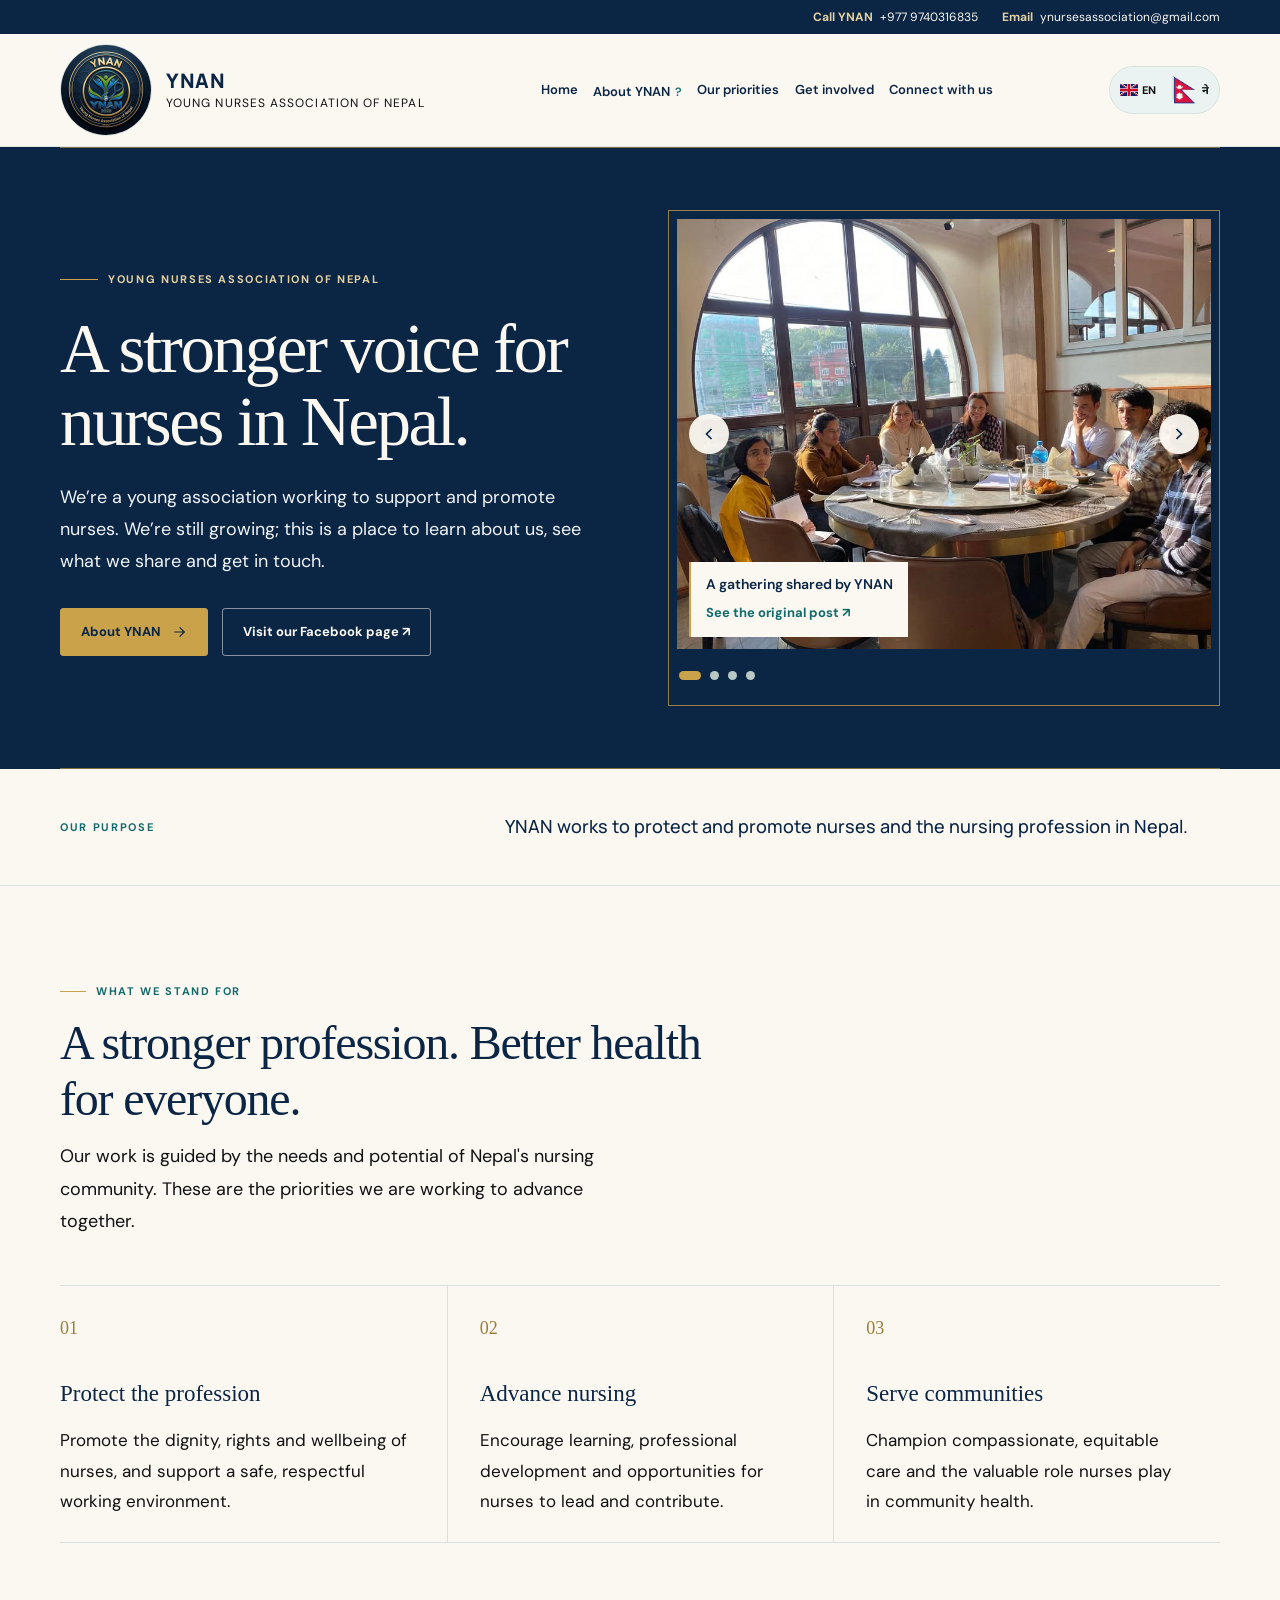
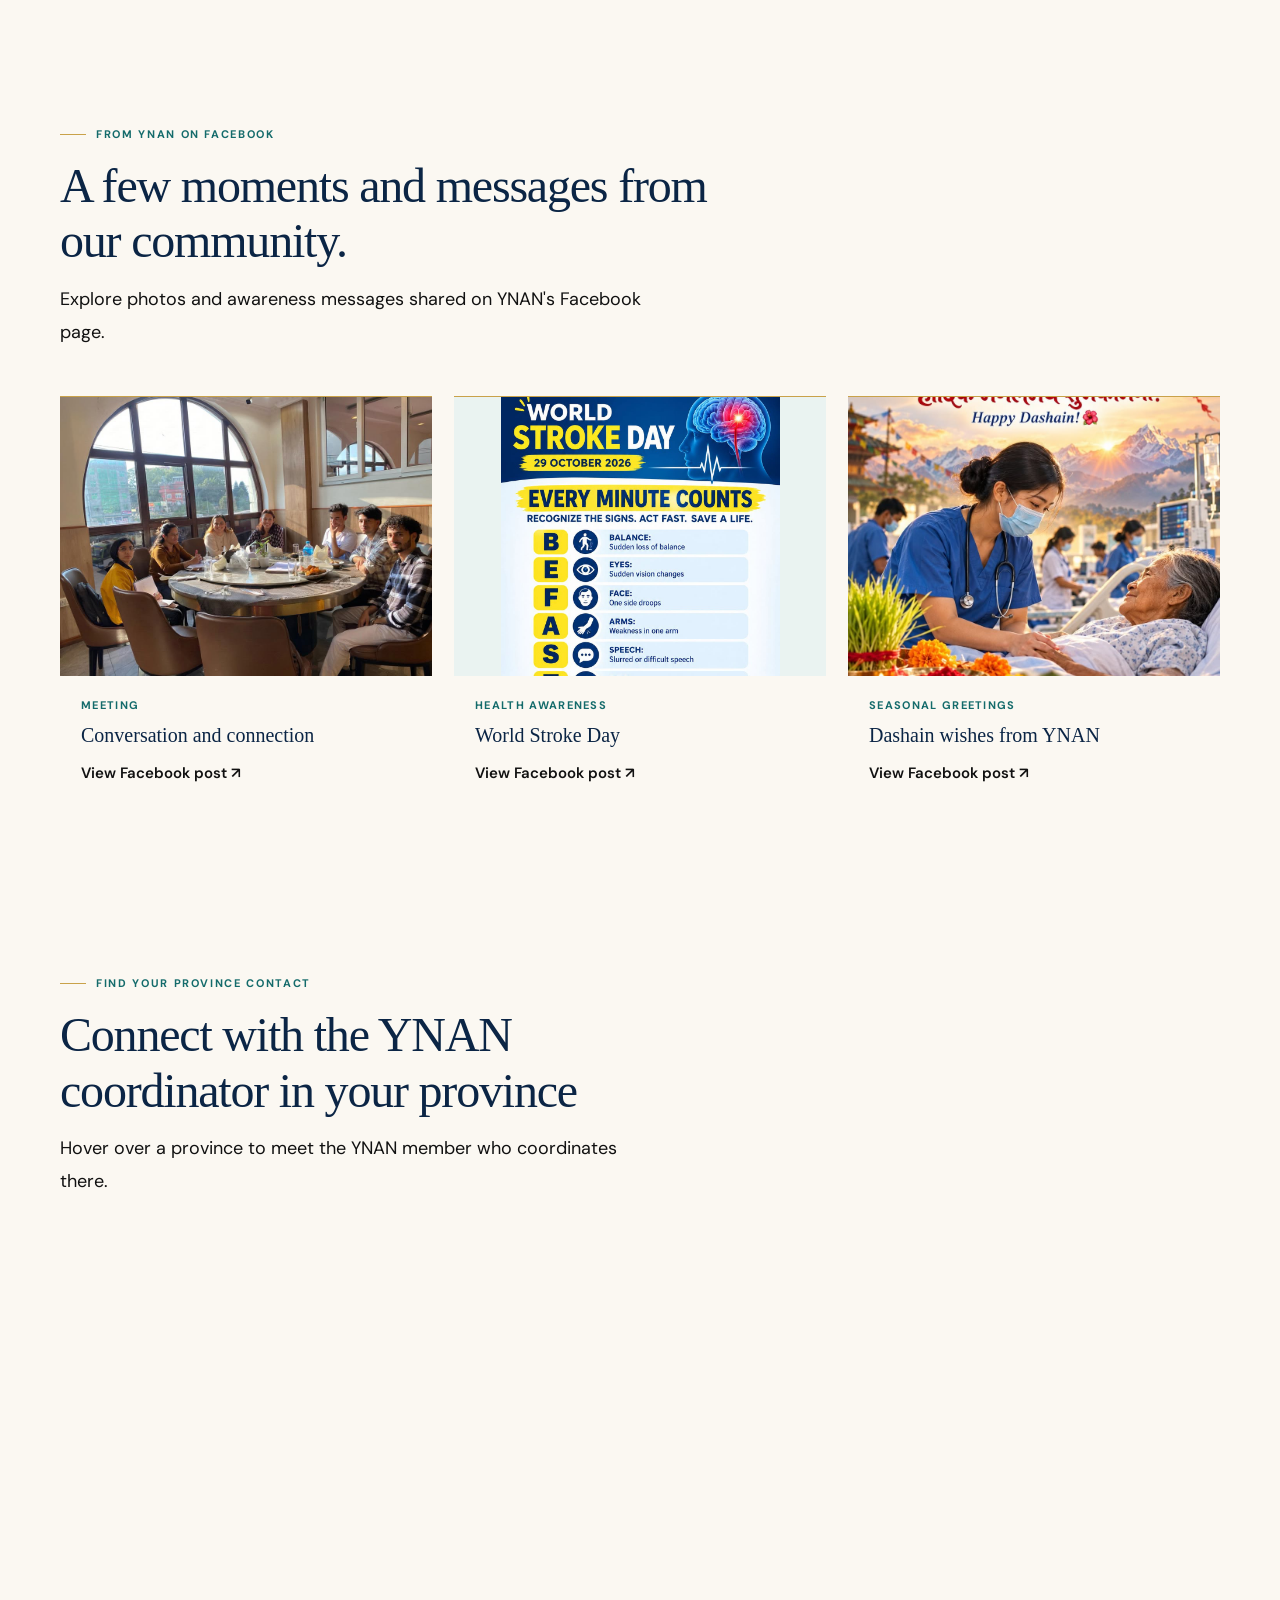
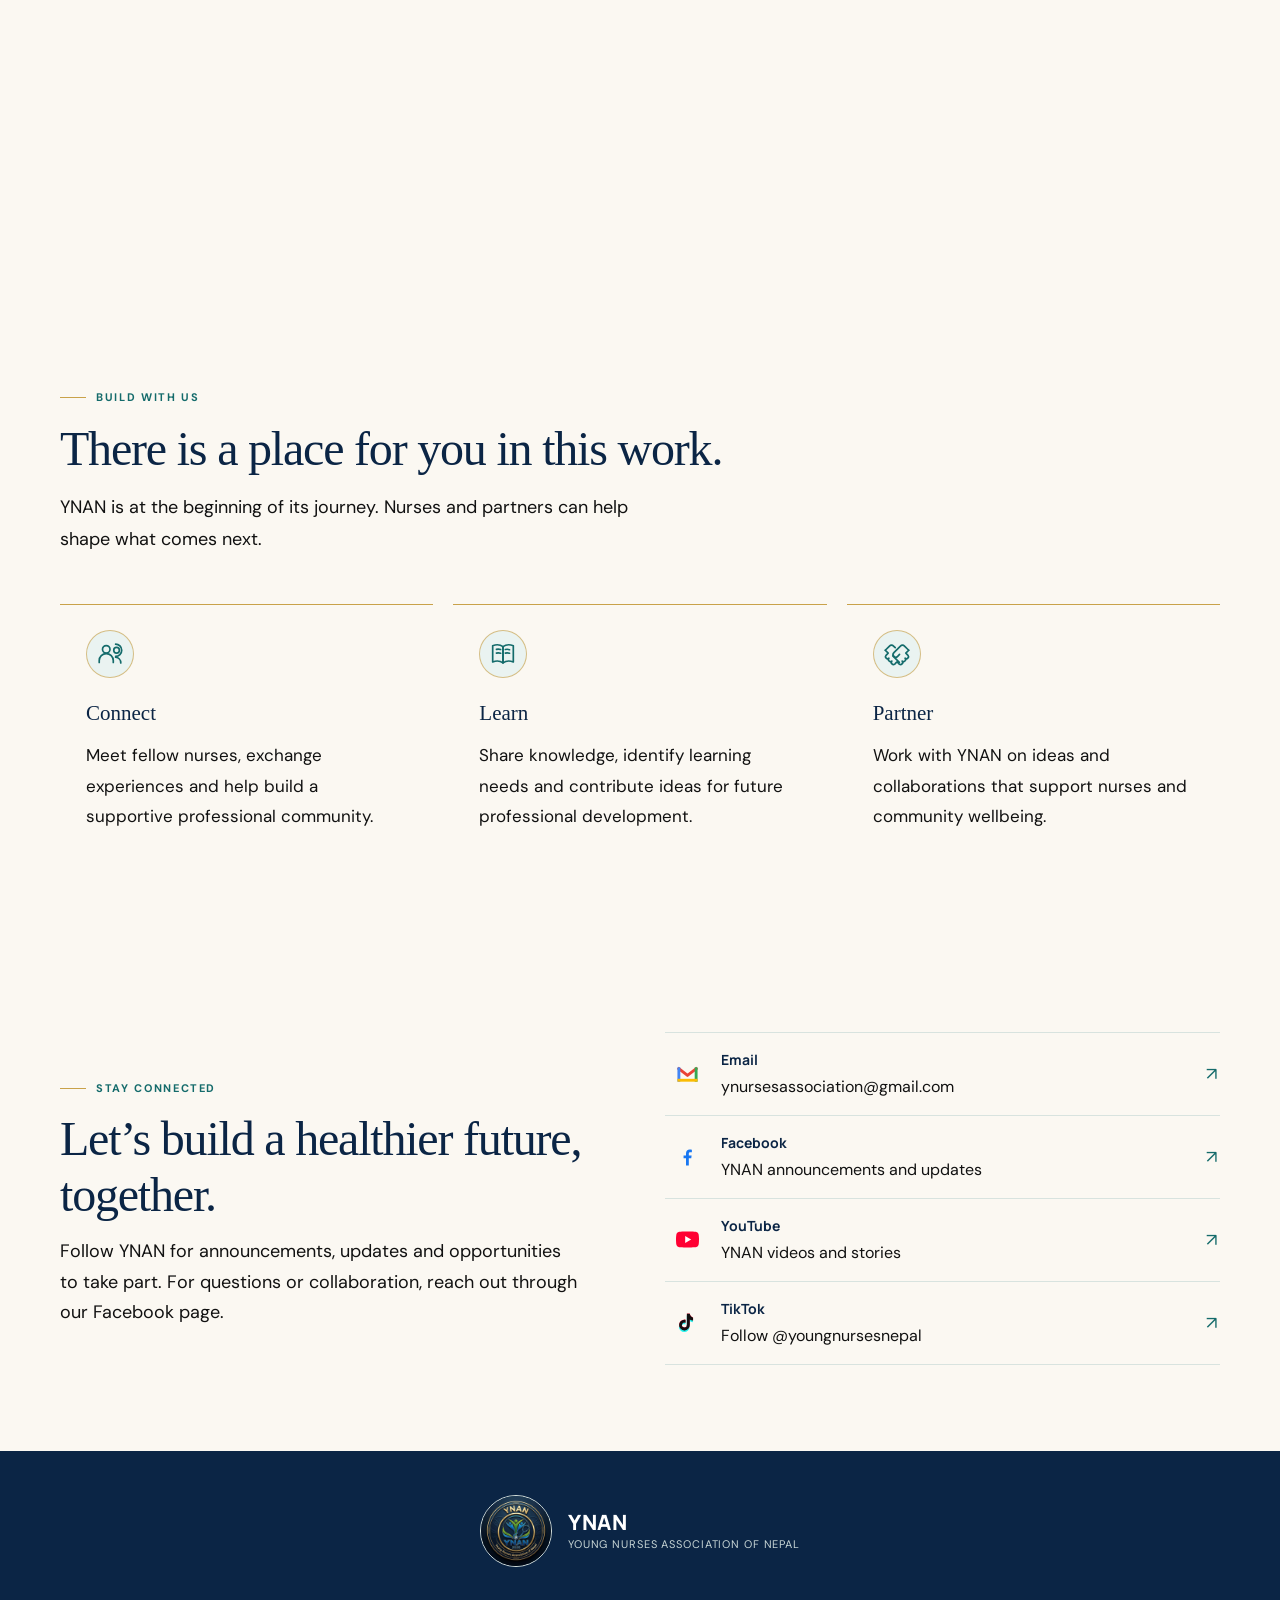
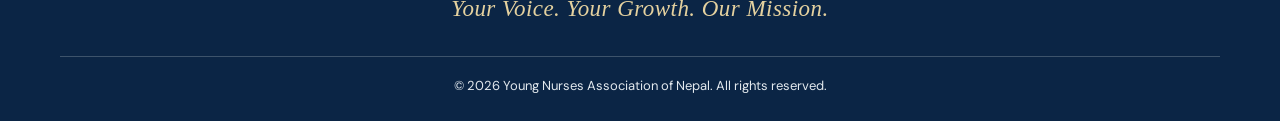
==== index.html @ 1fab17ee "map" ====
﻿<!doctype html>
<html lang="en">
<head>
  <meta charset="utf-8">
  <meta name="viewport" content="width=device-width, initial-scale=1">
  <meta name="theme-color" content="#0B2545">
  <link rel="icon" type="image/png" sizes="16x16" href="favicon-16x16.png">
  <link rel="icon" type="image/png" sizes="32x32" href="favicon-32x32.png">
  <link rel="shortcut icon" href="favicon.ico">
  <link rel="apple-touch-icon" sizes="180x180" href="apple-touch-icon.png">
  <link rel="manifest" href="site.webmanifest">
  <meta name="description" content="Young Nurses Association of Nepal (YNAN) is a registered nonprofit dedicated to protecting, promoting and strengthening nurses in Nepal.">
  <title>YNAN | Young Nurses Association of Nepal</title>
  <link rel="preconnect" href="https://fonts.googleapis.com">
  <link rel="preconnect" href="https://fonts.gstatic.com" crossorigin>
  <link href="https://fonts.googleapis.com/css2?family=DM+Sans:wght@400;500;600;700&family=Manrope:wght@400;500;600;700;800&family=Noto+Sans+Devanagari:wght@400;500;600;700;800&display=swap" rel="stylesheet">
  <link rel="stylesheet" href="assets/css/site.css">
</head>
<body>
  <header class="site-header">
    <div class="header-contact">
      <div class="container header-contact-inner">
        <a href="tel:+9779740316835" aria-label="Call YNAN: +977 9740316835" data-i18n="header_phone_aria" data-i18n-attribute="aria-label">
          <span data-i18n="phone_channel_label">Call YNAN</span><span>+977 9740316835</span>
        </a>
        <a href="mailto:ynursesassociation@gmail.com" aria-label="Email YNAN: ynursesassociation@gmail.com" data-i18n="header_email_aria" data-i18n-attribute="aria-label">
          <span data-i18n="email_channel_label">Email</span><span>ynursesassociation@gmail.com</span>
        </a>
      </div>
    </div>
    <div class="container header-inner">
      <a class="brand" href="#home" aria-label="YNAN home">
        <img class="brand-mark" src="assets/ynan-logo.jpg" alt="" width="42" height="42">
        <span><span class="brand-name">YNAN</span><span class="brand-full" data-i18n="brand_full">Young Nurses Association of Nepal</span></span>
      </a>
      <nav class="nav" id="main-nav" aria-label="Main navigation" data-i18n="nav_label" data-i18n-attribute="aria-label">
        <a href="#home" data-i18n="nav_home">Home</a>
        <div class="nav-about-group">
          <a href="about.html" data-i18n="nav_about">About YNAN</a>
          <div class="nav-about-menu">
            <a href="about.html#about-overview" data-i18n="about_menu_overview">Overview</a>
            <a href="about.html#vision" data-i18n="about_page_vision_label">Our vision</a>
            <a href="about.html#mission" data-i18n="about_page_mission_label">Our mission</a>
            <a href="about.html#objectives" data-i18n="about_page_objectives_label">Our objectives</a>
            <a href="about.html#activities" data-i18n="about_page_activities_label">Our activities</a>
            <a href="about.html#why-join" data-i18n="about_page_join_label">Why join YNAN?</a>
          </div>
        </div>
        <a href="#priorities" data-i18n="nav_priorities">Our priorities</a>
        <a href="#pathways" data-i18n="nav_pathways">Get involved</a>
        <a href="#contact" data-i18n="nav_contact">Connect with us</a>
      </nav>
      <div class="header-actions">
        <button class="language-button" id="language-toggle" type="button" aria-label="Switch to Nepali">
          <span class="language-option" data-language-option="en">
            <svg class="language-flag" viewBox="0 0 60 40" aria-hidden="true">
              <path fill="#012169" d="M0 0h60v40H0z"/>
              <path fill="#fff" d="m0 0 60 40v-6L9 0zm60 0L0 40v-6L51 0z"/>
              <path fill="#C8102E" d="m0 0 60 40v-3L5 0zm60 0L0 40v-3L55 0z"/>
              <path fill="#fff" d="M24 0h12v40H24zM0 14h60v12H0z"/>
              <path fill="#C8102E" d="M26 0h8v40h-8zM0 16h60v8H0z"/>
            </svg>
            <span>EN</span>
          </span>
          <span class="language-option" data-language-option="ne">
            <img class="language-flag language-flag-nepal" src="assets/images/nepal-flag.png" alt="">
            <span>ने</span>
          </span>
        </button>
        <button class="menu-button" id="menu-toggle" type="button" aria-label="Open navigation" aria-expanded="false" aria-controls="main-nav">
          <svg viewBox="0 0 24 24" fill="none" stroke="currentColor" stroke-width="1.7" aria-hidden="true"><path d="M4 7h16M4 12h16M4 17h16"/></svg>
        </button>
      </div>
    </div>
  </header>

  <main>
    <section class="hero" id="home">
      <div class="container hero-grid">
        <div>
          <span class="eyebrow" data-i18n="hero_eyebrow">Young Nurses Association of Nepal</span>
          <h1 data-i18n="hero_title">A stronger voice for nurses in Nepal.</h1>
          <p class="hero-copy" data-i18n="hero_copy">We’re a young association working to support and promote nurses. We’re still growing; this is a place to learn about us, see what we share and get in touch.</p>
          <div class="button-row">
            <a class="button button-primary" href="about.html"><span data-i18n="hero_primary">About YNAN</span><svg viewBox="0 0 24 24" fill="none" stroke="currentColor" stroke-width="1.8" aria-hidden="true"><path d="M5 12h14M13 5l7 7-7 7"/></svg></a>
            <a class="button button-secondary" href="https://www.facebook.com/YNAN2083" target="_blank" rel="noopener noreferrer" data-i18n="hero_secondary">Visit our Facebook page ↗</a>
          </div>
        </div>
        <figure class="hero-art" data-reveal>
          <div class="hero-carousel" id="hero-carousel" role="region" aria-roledescription="carousel" aria-label="YNAN photos from Facebook" data-i18n="carousel_label" data-i18n-attribute="aria-label">
            <div class="carousel-stage">
              <div class="hero-slide is-active" role="group" aria-roledescription="slide" aria-label="Photo 1 of 4: YNAN gathering" data-i18n="slide1_label" data-i18n-attribute="aria-label">
                <img class="hero-image" src="assets/images/ynan-community.jpg" alt="A group of people sitting together around a table" data-i18n="slide1_alt" data-i18n-attribute="alt" fetchpriority="high">
                <div class="image-caption"><span class="caption-kicker" data-i18n="slide1_caption">A gathering shared by YNAN</span><a href="https://www.facebook.com/photo/?fbid=122121239205476724&amp;set=a.122095317555476724" target="_blank" rel="noopener noreferrer" data-i18n="caption_link">See the original post ↗</a></div>
              </div>
              <div class="hero-slide" role="group" aria-roledescription="slide" aria-label="Photo 2 of 4: World Stroke Day" data-i18n="slide2_label" data-i18n-attribute="aria-label" aria-hidden="true" inert>
                <img class="hero-image hero-image-poster" src="assets/images/world-stroke-day.jpg" alt="YNAN World Stroke Day awareness poster" data-i18n="slide2_alt" data-i18n-attribute="alt" loading="lazy">
                <div class="image-caption"><span class="caption-kicker" data-i18n="slide2_caption">World Stroke Day awareness from YNAN</span><a href="https://www.facebook.com/photo/?fbid=122125655223476724" target="_blank" rel="noopener noreferrer" data-i18n="caption_link">See the original post ↗</a></div>
              </div>
              <div class="hero-slide" role="group" aria-roledescription="slide" aria-label="Photo 3 of 4: Dashain greeting" data-i18n="slide3_label" data-i18n-attribute="aria-label" aria-hidden="true" inert>
                <img class="hero-image" src="assets/images/ynan-dashain.jpg" alt="YNAN Dashain greeting featuring a nurse caring for a patient" data-i18n="slide3_alt" data-i18n-attribute="alt" loading="lazy">
                <div class="image-caption"><span class="caption-kicker" data-i18n="slide3_caption">Dashain wishes shared by YNAN</span><a href="https://www.facebook.com/photo/?fbid=122123470425476724" target="_blank" rel="noopener noreferrer" data-i18n="caption_link">See the original post ↗</a></div>
              </div>
              <div class="hero-slide" role="group" aria-roledescription="slide" aria-label="Photo 4 of 4: nursing message" data-i18n="slide4_label" data-i18n-attribute="aria-label" aria-hidden="true" inert>
                <img class="hero-image" src="assets/images/ynan-facebook-event.jpg" alt="YNAN Facebook post featuring male nurses and a message about equal opportunity" data-i18n="slide4_alt" data-i18n-attribute="alt" loading="lazy">
                <div class="image-caption"><span class="caption-kicker" data-i18n="slide4_caption">A nursing message shared by YNAN</span><a href="https://www.facebook.com/photo/?fbid=1449864420593584&amp;set=a.507367808176588" target="_blank" rel="noopener noreferrer" data-i18n="caption_link">See the original post ↗</a></div>
              </div>
              <button class="carousel-arrow carousel-previous" type="button" aria-label="Previous photo" data-i18n="carousel_previous" data-i18n-attribute="aria-label">
                <svg viewBox="0 0 24 24" fill="none" stroke="currentColor" stroke-width="2" aria-hidden="true"><path d="m15 18-6-6 6-6"/></svg>
              </button>
              <button class="carousel-arrow carousel-next" type="button" aria-label="Next photo" data-i18n="carousel_next" data-i18n-attribute="aria-label">
                <svg viewBox="0 0 24 24" fill="none" stroke="currentColor" stroke-width="2" aria-hidden="true"><path d="m9 18 6-6-6-6"/></svg>
              </button>
            </div>
            <div class="carousel-controls">
              <div class="carousel-dots" aria-label="Choose a photo" data-i18n="carousel_choose" data-i18n-attribute="aria-label">
                <button class="carousel-dot is-active" type="button" aria-label="Show photo 1: gathering" aria-current="true" data-i18n="slide1_button" data-i18n-attribute="aria-label"></button>
                <button class="carousel-dot" type="button" aria-label="Show photo 2: World Stroke Day" aria-current="false" data-i18n="slide2_button" data-i18n-attribute="aria-label"></button>
                <button class="carousel-dot" type="button" aria-label="Show photo 3: Dashain greeting" aria-current="false" data-i18n="slide3_button" data-i18n-attribute="aria-label"></button>
                <button class="carousel-dot" type="button" aria-label="Show photo 4: nursing message" aria-current="false" data-i18n="slide4_button" data-i18n-attribute="aria-label"></button>
              </div>
            </div>
          </div>
        </figure>
      </div>
    </section>

    <section class="intro-band" aria-label="Our purpose">
      <div class="container intro-inner">
        <span class="intro-label" data-i18n="intro_label">Our purpose</span>
        <p data-i18n="intro_text">YNAN works to protect and promote nurses and the nursing profession in Nepal.</p>
      </div>
    </section>

    <section class="section" id="priorities">
      <div class="container">
        <div class="section-heading" data-reveal>
          <span class="eyebrow" data-i18n="focus_eyebrow">What we stand for</span>
          <h2 data-i18n="focus_title">A stronger profession. Better health for everyone.</h2>
          <p data-i18n="focus_intro">Our work is guided by the needs and potential of Nepal's nursing community. These are the priorities we are working to advance together.</p>
        </div>
        <div class="focus-grid">
          <article class="focus-card" data-reveal>
            <span class="focus-number">01</span>
            <h3 data-i18n="focus1_title">Protect the profession</h3>
            <p data-i18n="focus1_text">Promote the dignity, rights and wellbeing of nurses, and support a safe, respectful working environment.</p>
          </article>
          <article class="focus-card" data-reveal>
            <span class="focus-number">02</span>
            <h3 data-i18n="focus2_title">Advance nursing</h3>
            <p data-i18n="focus2_text">Encourage learning, professional development and opportunities for nurses to lead and contribute.</p>
          </article>
          <article class="focus-card" data-reveal>
            <span class="focus-number">03</span>
            <h3 data-i18n="focus3_title">Serve communities</h3>
            <p data-i18n="focus3_text">Champion compassionate, equitable care and the valuable role nurses play in community health.</p>
          </article>
        </div>
      </div>
    </section>

    <section class="section stories-section" id="stories">
      <div class="container">
        <div class="section-heading" data-reveal>
          <span class="eyebrow" data-i18n="stories_eyebrow">From YNAN on Facebook</span>
          <h2 data-i18n="stories_title">A few moments and messages from our community.</h2>
          <p data-i18n="stories_intro">Explore photos and awareness messages shared on YNAN's Facebook page.</p>
        </div>
        <div class="stories-grid">
          <a class="story-card" data-reveal href="https://www.facebook.com/photo/?fbid=122121239205476724&amp;set=a.122095317555476724" target="_blank" rel="noopener noreferrer">
            <img class="story-image" src="assets/images/ynan-community.jpg" alt="A group of people seated together around a table" data-i18n="story1_alt" data-i18n-attribute="alt" loading="lazy">
            <span class="story-copy">
              <span class="story-category" data-i18n="story1_category">Meeting</span>
              <strong data-i18n="story1_title">Conversation and connection</strong>
              <span class="story-link" data-i18n="story_view">View Facebook post ↗</span>
            </span>
          </a>
          <a class="story-card" data-reveal href="https://www.facebook.com/photo/?fbid=122125655223476724" target="_blank" rel="noopener noreferrer">
            <img class="story-image story-image-poster" src="assets/images/world-stroke-day.jpg" alt="YNAN World Stroke Day awareness poster" data-i18n="story2_alt" data-i18n-attribute="alt" loading="lazy">
            <span class="story-copy">
              <span class="story-category" data-i18n="story2_category">Health awareness</span>
              <strong data-i18n="story2_title">World Stroke Day</strong>
              <span class="story-link" data-i18n="story_view">View Facebook post ↗</span>
            </span>
          </a>
          <a class="story-card" data-reveal href="https://www.facebook.com/photo/?fbid=122123470425476724" target="_blank" rel="noopener noreferrer">
            <img class="story-image" src="assets/images/ynan-dashain.jpg" alt="YNAN Dashain greeting featuring a nurse caring for a patient" data-i18n="story3_alt" data-i18n-attribute="alt" loading="lazy">
            <span class="story-copy">
              <span class="story-category" data-i18n="story3_category">Seasonal greetings</span>
              <strong data-i18n="story3_title">Dashain wishes from YNAN</strong>
              <span class="story-link" data-i18n="story_view">View Facebook post ↗</span>
            </span>
          </a>
        </div>
      </div>
    </section>

    <section class="province-contact-section" id="province-contact">
      <div class="container">
        <div class="section-heading province-contact-heading" data-reveal>
          <span class="eyebrow" data-i18n="province_contact_eyebrow">Find your province contact</span>
          <h2 data-i18n="province_contact_title">Connect with the YNAN coordinator in your province</h2>
          <p data-i18n="province_contact_intro">Hover over a province to meet the YNAN member who coordinates there.</p>
        </div>
        <div class="province-map-shell" data-reveal>
          <svg class="province-map-svg" id="province-map" viewBox="0 0 700 820" preserveAspectRatio="xMidYMid meet" role="img" aria-labelledby="province-map-title province-map-desc">
            <title id="province-map-title">Map of Nepal showing the seven provinces</title>
            <desc id="province-map-desc">An interactive map of Nepal with YNAN provincial contacts.</desc>
            <g id="province-paths"></g>
          </svg>
        </div>
      </div>
    </section>

    <section class="section pathway-section" id="pathways">
      <div class="container">
        <div class="section-heading" data-reveal>
          <span class="eyebrow" data-i18n="path_eyebrow">Build with us</span>
          <h2 data-i18n="path_title">There is a place for you in this work.</h2>
          <p data-i18n="path_intro">YNAN is at the beginning of its journey. Nurses and partners can help shape what comes next.</p>
        </div>
        <div class="pathway-grid">
          <article class="pathway-card" data-reveal>
            <span class="pathway-icon" aria-hidden="true"><svg viewBox="0 0 32 32" fill="none" stroke="currentColor" stroke-width="1.8" stroke-linecap="round" stroke-linejoin="round"><circle cx="12" cy="11" r="4"/><path d="M4.5 25v-2a7.5 7.5 0 0 1 15 0v2"/><circle cx="23" cy="12" r="3"/><path d="M22 19.5a6 6 0 0 1 5.5 6M22 5.5a4 4 0 0 1 0 13"/></svg></span>
            <h3 data-i18n="path1_title">Connect</h3>
            <p data-i18n="path1_text">Meet fellow nurses, exchange experiences and help build a supportive professional community.</p>
          </article>
          <article class="pathway-card" data-reveal>
            <span class="pathway-icon" aria-hidden="true"><svg viewBox="0 0 32 32" fill="none" stroke="currentColor" stroke-width="1.8" stroke-linecap="round" stroke-linejoin="round"><path d="M16 25.5c-2.8-2.1-7.5-2.4-11-1V7.2c3.5-1.4 8.2-1.1 11 1v17.3Z"/><path d="M16 25.5c2.8-2.1 7.5-2.4 11-1V7.2c-3.5-1.4-8.2-1.1-11 1v17.3Z"/><path d="M9 11c1.6-.4 3.1-.3 4.5.2M9 15c1.6-.4 3.1-.3 4.5.2m5-4c1.6-.4 3.1-.3 4.5.2m-4.5 3.6c1.6-.4 3.1-.3 4.5.2"/></svg></span>
            <h3 data-i18n="path2_title">Learn</h3>
            <p data-i18n="path2_text">Share knowledge, identify learning needs and contribute ideas for future professional development.</p>
          </article>
          <article class="pathway-card" data-reveal>
            <span class="pathway-icon" aria-hidden="true"><svg viewBox="0 0 32 32" fill="none" stroke="currentColor" stroke-width="1.8" stroke-linecap="round" stroke-linejoin="round"><path d="m3.5 12 4.2-4.2a3.5 3.5 0 0 1 4.9 0l1.5 1.5"/><path d="m28.5 12-4.2-4.2a3.5 3.5 0 0 0-4.9 0l-6.7 6.7a2.8 2.8 0 0 0 4 4l2-2"/><path d="m3.5 12 3.1 3.1-2.3 2.3a2.2 2.2 0 0 0 3.1 3.1 2.2 2.2 0 0 0 3.1 3.1 2.2 2.2 0 0 0 3.1 3.1l2-2"/><path d="m28.5 12-3.1 3.1 2.3 2.3a2.2 2.2 0 0 1-3.1 3.1 2.2 2.2 0 0 1-3.1 3.1 2.2 2.2 0 0 1-3.1 3.1l-2-2M11.5 18l7 7"/></svg></span>
            <h3 data-i18n="path3_title">Partner</h3>
            <p data-i18n="path3_text">Work with YNAN on ideas and collaborations that support nurses and community wellbeing.</p>
          </article>
        </div>
      </div>
    </section>

    <section class="contact-section" id="contact">
      <div class="container contact-grid">
        <div data-reveal>
          <span class="eyebrow" data-i18n="contact_eyebrow">Stay connected</span>
          <h2 data-i18n="contact_title">Let’s build a healthier future, together.</h2>
          <p data-i18n="contact_text">Follow YNAN for announcements, updates and opportunities to take part. For questions or collaboration, reach out through our Facebook page.</p>
        </div>
        <div class="contact-channels" data-reveal>
          <a class="contact-channel" href="mailto:ynursesassociation@gmail.com">
            <span class="channel-icon channel-icon-email" aria-hidden="true">
              <svg viewBox="0 0 24 24" focusable="false"><path class="gmail-mark gmail-mark-red" d="M3 6 12 13 21 6"/><path class="gmail-mark gmail-mark-blue" d="M3 6v12"/><path class="gmail-mark gmail-mark-green" d="M21 6v12"/><path class="gmail-mark gmail-mark-yellow" d="M3 18h18"/></svg>
            </span>
            <span class="channel-copy"><strong data-i18n="email_channel_label">Email</strong><small>ynursesassociation@gmail.com</small></span>
            <span class="channel-arrow" aria-hidden="true">↗</span>
          </a>
          <a class="contact-channel" href="https://www.facebook.com/YNAN2083" target="_blank" rel="noopener noreferrer">
            <span class="channel-icon channel-icon-facebook" aria-hidden="true">
              <svg viewBox="0 0 24 24" focusable="false"><path d="M13.5 21v-8.2h2.8l.4-3.2h-3.2v-2c0-.9.3-1.6 1.6-1.6H17V3.1c-.8-.1-1.7-.2-2.5-.2-2.5 0-4.2 1.5-4.2 4.3v2.4H7.5v3.2h2.8V21h3.2Z"/></svg>
            </span>
            <span class="channel-copy"><strong>Facebook</strong><small data-i18n="facebook_channel">YNAN announcements and updates</small></span>
            <span class="channel-arrow" aria-hidden="true">↗</span>
          </a>
          <a class="contact-channel" href="https://www.youtube.com/@youngnursesnepal" target="_blank" rel="noopener noreferrer">
            <span class="channel-icon channel-icon-youtube" aria-hidden="true">
              <svg viewBox="0 0 24 24" focusable="false"><path class="youtube-mark" d="M23.5 6.2a3 3 0 0 0-2.1-2.1C19.5 3.6 12 3.6 12 3.6s-7.5 0-9.4.5A3 3 0 0 0 .5 6.2C0 8.1 0 12 0 12s0 3.9.5 5.8a3 3 0 0 0 2.1 2.1c1.9.5 9.4.5 9.4.5s7.5 0 9.4-.5a3 3 0 0 0 2.1-2.1C24 15.9 24 12 24 12s0-3.9-.5-5.8Z"/><path class="youtube-play" d="m9.6 15.6 6.2-3.6-6.2-3.6v7.2Z"/></svg>
            </span>
            <span class="channel-copy"><strong>YouTube</strong><small data-i18n="youtube_channel">YNAN videos and stories</small></span>
            <span class="channel-arrow" aria-hidden="true">↗</span>
          </a>
          <a class="contact-channel" href="https://www.tiktok.com/@youngnursesnepal" target="_blank" rel="noopener noreferrer">
            <span class="channel-icon channel-icon-tiktok" aria-hidden="true">
              <svg viewBox="0 0 24 24" focusable="false"><path class="tiktok-shadow tiktok-shadow-cyan" d="M15.5 3.2c.4 2.1 1.6 3.5 3.6 4.3v3.1a9.2 9.2 0 0 1-3.6-1.3v6.2a5.8 5.8 0 1 1-5.8-5.8c.4 0 .8 0 1.2.1v3.2a2.7 2.7 0 1 0 1.5 2.4V3.2h3.1Z"/><path class="tiktok-shadow tiktok-shadow-pink" d="M14.4 2c.4 2.1 1.6 3.5 3.6 4.3v3.1a9.2 9.2 0 0 1-3.6-1.3v6.2a5.8 5.8 0 1 1-5.8-5.8c.4 0 .8 0 1.2.1v3.2a2.7 2.7 0 1 0 1.5 2.4V2h3.1Z"/><path class="tiktok-mark" d="M15 2c.4 2.1 1.6 3.5 3.6 4.3v3.1A9.2 9.2 0 0 1 15 8.1v6.2a5.8 5.8 0 1 1-5.8-5.8c.4 0 .8 0 1.2.1v3.2a2.7 2.7 0 1 0 1.5 2.4V2H15Z"/></svg>
            </span>
            <span class="channel-copy"><strong>TikTok</strong><small data-i18n="tiktok_channel">Follow @youngnursesnepal</small></span>
            <span class="channel-arrow" aria-hidden="true">↗</span>
          </a>
        </div>
      </div>
    </section>
  </main>

  <footer class="footer footer-centered">
    <div class="container">
      <a class="brand" href="#home" aria-label="YNAN home">
        <img class="brand-mark" src="assets/ynan-logo.jpg" alt="" width="72" height="72">
        <span><span class="brand-name">YNAN</span><span class="brand-full" data-i18n="brand_full">Young Nurses Association of Nepal</span></span>
      </a>
      <p class="about-footer-tagline">Your Voice. Your Growth. Our Mission.</p>
      <div class="footer-bottom">
        <span>© <span id="year"></span> <span data-i18n="footer_org">Young Nurses Association of Nepal. All rights reserved.</span></span>
      </div>
    </div>
  </footer>

  <script src="assets/js/nepal-provinces.js" defer></script>
  <script src="assets/js/province-contacts.js" defer></script>
  <script src="assets/js/translations.js" defer></script>
  <script src="assets/js/site.js" defer></script>
</body>
</html>
---- assets/css/site.css ----
:root {
      color-scheme: light;
      --ink: #0B2545;
      --muted: #111111;
      --green: #146B6B;
      --green-dark: #0B2545;
      --mint: #EAF3F1;
      --paper: #FBF8F2;
      --line: #D8E3DF;
      --gold: #C9A24A;
      --sky: #EAF3F1;
      --serif: Georgia, "Times New Roman", serif;
      --sans: "DM Sans", "Noto Sans Devanagari", sans-serif;
      --display: "Manrope", "Noto Sans Devanagari", sans-serif;
    }

    * { box-sizing: border-box; }
    html { scroll-behavior: smooth; scroll-padding-top: 146px; }
    body { margin: 0; color: var(--ink); background: var(--paper); font-family: var(--sans); font-size: 17px; line-height: 1.7; }
    a { color: inherit; }
    button { font: inherit; }
    .container { width: min(1160px, calc(100% - 48px)); margin-inline: auto; }
    .site-header { position: sticky; z-index: 20; top: 0; background: rgba(251,248,242,.96); border-bottom: 1px solid rgba(216,227,223,.8); backdrop-filter: blur(14px); }
    .header-contact { min-height: 34px; background: var(--green-dark); color: var(--paper); }
    .header-contact-inner { display: flex; min-height: 34px; align-items: center; justify-content: flex-end; gap: 24px; }
    .header-contact a { display: inline-flex; align-items: center; gap: 7px; color: inherit; font-size: 12px; text-decoration: none; }
    .header-contact a span:first-child { color: #E4D19F; font-weight: 700; }
    .header-contact a:hover { text-decoration: underline; text-underline-offset: 3px; }
    .header-inner { height: 112px; display: flex; align-items: center; justify-content: space-between; gap: 24px; }
    .brand { display: inline-flex; align-items: center; gap: 12px; color: var(--green-dark); text-decoration: none; min-width: max-content; }
    .brand-mark { display: block; width: 42px; height: 42px; border: 1px solid var(--line); border-radius: 50%; object-fit: cover; }
    .site-header .brand { gap: 14px; }
    .site-header .brand-mark { width: 92px; height: 92px; border-radius: 50%; }
    .brand-name { display: block; font-family: var(--display); font-size: 20px; line-height: 1.2; font-weight: 800; letter-spacing: .035em; }
    .brand-full { display: block; margin-top: 3px; color: var(--muted); font-size: 12px; line-height: 1.2; letter-spacing: .09em; text-transform: uppercase; }
    .nav { display: flex; align-items: center; gap: clamp(10px, 1.2vw, 18px); }
    .nav a { color: var(--ink); text-decoration: none; font-size: 13px; font-weight: 600; white-space: nowrap; transition: color .2s ease; }
    .nav a:hover { color: var(--green); }
    .nav-about-group { position: relative; }
    .nav-about-group > a::after { content: "?"; display: inline-block; margin-left: 5px; color: var(--green); font-size: 12px; }
    .nav-about-menu { position: absolute; z-index: 25; top: 100%; left: -14px; display: none; min-width: 220px; padding: 8px; border: 1px solid var(--line); background: var(--paper); box-shadow: 0 12px 24px rgba(11,37,69,.13); }
    .nav-about-group:hover .nav-about-menu, .nav-about-group:focus-within .nav-about-menu { display: grid; }
    .nav .nav-about-menu a { padding: 9px 10px; font-size: 12px; }
    .nav .nav-about-menu a:hover, .nav .nav-about-menu a:focus-visible { background: var(--mint); }
    .header-actions { display: flex; align-items: center; gap: 12px; }
    .language-button, .menu-button { border: 1px solid var(--line); background: transparent; color: var(--green-dark); cursor: pointer; }
    .language-button { display: flex; align-items: center; gap: 2px; min-width: 0; padding: 3px; border-radius: 999px; background: var(--mint); font-size: 11px; font-weight: 700; }
    .language-option { display: inline-flex; min-width: 42px; align-items: center; justify-content: center; gap: 4px; padding: 5px 7px; border-radius: 999px; color: var(--muted); line-height: 1; transition: background .2s ease, color .2s ease, box-shadow .2s ease; }
    .language-flag { display: block; width: 18px; height: 14px; flex: 0 0 auto; border-radius: 1px; }
    .language-flag-nepal { width: 26px; height: 30px; object-fit: contain; }
    .language-button[data-language="en"] [data-language-option="en"],
    .language-button[data-language="ne"] [data-language-option="ne"] { background: var(--paper); color: var(--ink); box-shadow: 0 1px 3px rgba(11,37,69,.15); }
    .language-button:hover { border-color: var(--gold); }
    .menu-button { display: none; width: 40px; height: 40px; border-radius: 4px; }
    .menu-button svg { width: 20px; height: 20px; }
    .hero { background: var(--ink); color: var(--paper); }
    .hero-grid { min-height: 540px; display: grid; grid-template-columns: 1fr 1fr; align-items: center; gap: 56px; padding-block: 62px; border-block: 1px solid rgba(201,162,74,.62); }
    .eyebrow { display: inline-flex; align-items: center; gap: 10px; color: var(--green); font-size: 11px; font-weight: 700; letter-spacing: .15em; line-height: 1.5; text-transform: uppercase; }
    .eyebrow::before { content: ""; width: 26px; height: 1px; background: var(--gold); }
    .hero .eyebrow { color: #E4D19F; }
    .hero .eyebrow::before { width: 38px; }
    h1, h2, h3, p { margin-top: 0; }
    .hero h1 { max-width: 610px; margin: 23px 0 22px; color: var(--paper); font-family: var(--serif); font-size: clamp(48px, 5.4vw, 72px); font-weight: 500; line-height: 1.06; letter-spacing: -.035em; }
    .hero-copy { max-width: 525px; margin-bottom: 30px; color: #F1F4F6; font-size: 18px; line-height: 1.8; }
    .button-row { display: flex; flex-wrap: wrap; align-items: center; gap: 14px; }
    .button { display: inline-flex; align-items: center; justify-content: center; gap: 10px; min-height: 48px; padding: 0 20px; border: 1px solid var(--green); border-radius: 3px; text-decoration: none; font-size: 13px; font-weight: 700; transition: transform .2s ease, background .2s ease; }
    .button:hover { transform: translateY(-2px); }
    .button-primary { background: var(--green); color: white; }
    .button-primary:hover { background: #105858; }
    .button-secondary { color: var(--green-dark); border-color: var(--line); background: rgba(255,255,255,.55); }
    .button-secondary:hover { background: var(--paper); }
    .hero .button-primary { border-color: var(--gold); background: var(--gold); color: var(--ink); }
    .hero .button-primary:hover { border-color: #D9B968; background: #D9B968; }
    .hero .button-secondary { border-color: rgba(251,248,242,.52); background: transparent; color: var(--paper); }
    .hero .button-secondary:hover { background: rgba(251,248,242,.1); }
    .button svg { width: 16px; height: 16px; }
    .hero-art { position: relative; min-width: 0; margin: 0; }
    .hero-carousel { width: 100%; }
    .hero-art { border: 1px solid rgba(201,162,74,.72); padding: 8px; }
    .carousel-stage { position: relative; height: clamp(320px, 36vw, 430px); overflow: hidden; background: var(--line); touch-action: pan-y; }
    .hero-slide { position: absolute; z-index: 0; inset: 0; opacity: 0; pointer-events: none; transition: opacity .55s ease; }
    .hero-slide.is-active { z-index: 1; opacity: 1; pointer-events: auto; }
    .carousel-stage .hero-image { display: block; width: 100%; height: 100%; object-fit: cover; object-position: center; }
    .carousel-stage .hero-image-poster { padding: 5px; background: var(--paper); object-fit: contain; }
    .image-caption { position: absolute; right: 12px; bottom: 12px; left: 12px; width: fit-content; max-width: calc(100% - 24px); margin: 0; padding: 11px 15px; border-left: 2px solid var(--gold); background: var(--paper); }
    .caption-kicker { display: block; color: var(--green-dark); font-size: 14px; font-weight: 600; }
    .image-caption a { display: inline-block; margin-top: 3px; color: var(--green); font-size: 13px; font-weight: 700; text-decoration: none; }
    .image-caption a:hover { text-decoration: underline; }
    .carousel-arrow { position: absolute; z-index: 2; top: 50%; display: grid; place-items: center; width: 40px; height: 40px; padding: 0; transform: translateY(-50%); border: 0; border-radius: 50%; background: rgba(251,248,242,.94); color: var(--green-dark); cursor: pointer; box-shadow: 0 2px 12px rgba(11,37,69,.18); }
    .carousel-arrow:hover { background: var(--paper); }
    .carousel-arrow svg { width: 20px; height: 20px; }
    .carousel-previous { left: 12px; }
    .carousel-next { right: 12px; }
    .carousel-controls { display: flex; min-height: 48px; align-items: center; justify-content: flex-start; padding: 5px 2px 0; }
    .carousel-dots { display: flex; align-items: center; gap: 9px; }
    .carousel-dot { width: 9px; height: 9px; padding: 0; border: 0; border-radius: 50%; background: #B8C9C4; cursor: pointer; }
    .carousel-dot.is-active { width: 22px; border-radius: 6px; background: var(--gold); }
    .intro-band { border-bottom: 1px solid var(--line); background: var(--paper); }
    .intro-inner { min-height: 116px; display: grid; grid-template-columns: 1fr 1.8fr; align-items: center; gap: 48px; }
    .intro-label { color: var(--green); font-size: 11px; font-weight: 700; letter-spacing: .15em; text-transform: uppercase; }
    .intro-inner p { margin: 0; color: var(--ink); font-family: var(--display); font-size: 18px; font-weight: 500; line-height: 1.55; }
    .section { padding-block: 86px; }
    .section-heading { max-width: 670px; margin-bottom: 48px; }
    .section-heading h2 { margin: 14px 0 14px; color: var(--green-dark); font-family: var(--serif); font-size: clamp(34px, 4vw, 48px); font-weight: 500; line-height: 1.16; letter-spacing: -.025em; }
    .section-heading p { max-width: 600px; margin-bottom: 0; color: var(--muted); font-size: 18px; line-height: 1.8; }
    .focus-grid { display: grid; grid-template-columns: repeat(3, 1fr); border-top: 1px solid var(--line); border-bottom: 1px solid var(--line); }
    .focus-card { min-height: 230px; padding: 27px 32px 25px 0; }
    .focus-card + .focus-card { padding-left: 32px; border-left: 1px solid var(--line); }
    .focus-number { display: block; margin-bottom: 30px; color: #9B7C36; font-family: var(--serif); font-size: 18px; }
    .focus-card h3 { margin-bottom: 12px; color: var(--green-dark); font-family: var(--serif); font-size: 23px; font-weight: 500; }
    .focus-card p { margin: 0; color: var(--muted); font-size: 17px; line-height: 1.8; }
    .stories-section { background: var(--paper); }
    .stories-grid { display: grid; grid-template-columns: repeat(3, 1fr); gap: 22px; }
    .story-card { overflow: hidden; border: 0; border-top: 1px solid var(--gold); border-radius: 0; background: transparent; color: inherit; text-decoration: none; transition: transform .2s ease; }
    .story-card:hover { transform: translateY(-3px); }
    .story-image { display: block; width: 100%; aspect-ratio: 4 / 3; object-fit: cover; background: var(--mint); }
    .story-image-poster { object-fit: contain; }
    .story-copy { display: grid; gap: 7px; padding: 20px 21px 22px; }
    .story-category { color: var(--green); font-size: 11px; font-weight: 700; letter-spacing: .12em; text-transform: uppercase; }
    .story-copy strong { color: var(--green-dark); font-family: var(--serif); font-size: 20px; font-weight: 500; line-height: 1.35; }
    .story-link { margin-top: 5px; color: var(--muted); font-size: 15px; font-weight: 600; }
    .story-card:hover .story-link { color: var(--green); }
    .pathway-section { background: var(--paper); }
    .pathway-grid { display: grid; grid-template-columns: repeat(3, 1fr); gap: 20px; }
    .pathway-card { padding: 25px 26px 28px; border: 0; border-top: 1px solid var(--gold); border-radius: 0; background: transparent; transition: transform .2s ease; }
    .pathway-card:hover { transform: translateY(-2px); }
    .pathway-icon { display: grid; place-items: center; width: 48px; height: 48px; margin-bottom: 18px; border: 1px solid rgba(201,162,74,.65); border-radius: 50%; background: var(--mint); color: var(--green); }
    .pathway-icon svg { width: 30px; height: 30px; }
    .pathway-card h3 { margin-bottom: 9px; color: var(--green-dark); font-family: var(--serif); font-size: 21px; font-weight: 500; }
    .pathway-card p { margin: 0; color: var(--muted); font-size: 17px; line-height: 1.8; }
    .about-page-hero { padding-block: 92px 96px; border-bottom: 1px solid rgba(201,162,74,.62); background: var(--ink); color: var(--paper); }
    .about-page-hero-inner { display: grid; max-width: none; grid-template-columns: minmax(0, 1.55fr) minmax(240px, .65fr); align-items: center; gap: clamp(36px, 7vw, 100px); }
    .about-page-hero-copy { max-width: 760px; }
    .about-page .eyebrow { font-size: 14px; font-weight: 800; letter-spacing: .12em; }
    .about-page-hero .eyebrow { color: #E4D19F; }
    .about-page-hero h1 { max-width: 820px; margin: 20px 0 18px; font-family: var(--serif); font-size: clamp(42px, 5.2vw, 68px); font-weight: 500; line-height: 1.08; letter-spacing: -.03em; }
    .about-page-hero p { max-width: 760px; margin: 0; color: #F1F4F6; font-size: 19px; line-height: 1.8; }
    .about-page-hero-values { position: relative; display: flex; min-height: 320px; align-items: flex-start; justify-content: center; flex-direction: column; padding: 34px clamp(24px, 4vw, 48px); border-left: 2px solid var(--gold); background: linear-gradient(135deg, rgba(255,255,255,.075), rgba(255,255,255,.015)); }
    .about-page-hero-values::before { position: absolute; top: 0; right: 0; width: 62px; height: 62px; border-top: 1px solid rgba(201,162,74,.65); border-right: 1px solid rgba(201,162,74,.65); content: ""; }
    .about-page-hero-values::after { position: absolute; right: 0; bottom: 0; width: 62px; height: 1px; background: rgba(201,162,74,.65); content: ""; }
    .about-page-hero-values-label { color: #E4D19F; font-size: 12px; font-weight: 700; letter-spacing: .18em; text-transform: uppercase; }
    .about-page-hero-values > strong { margin-top: 18px; color: var(--paper); font-family: var(--serif); font-size: clamp(34px, 4.2vw, 52px); font-weight: 500; line-height: 1.14; }
    .about-page-hero-values-tagline { margin-top: 23px; padding-top: 16px; border-top: 1px solid rgba(234,243,241,.3); color: #F1F4F6; font-size: 16px; line-height: 1.6; }
    .about-page-profile { padding-block: 72px; background: var(--paper); }
    .about-page-profile-grid { display: grid; max-width: 1000px; grid-template-columns: .8fr 1.2fr; align-items: center; gap: 60px; }
    .about-page-profile-grid > p { margin: 16px 0 0; color: var(--muted); font-size: 18px; line-height: 1.8; }
    .about-profile-title { margin: 13px 0 0; color: var(--green-dark); font-family: var(--serif); font-size: clamp(40px, 4.5vw, 54px); font-weight: 500; line-height: 1.14; letter-spacing: -.025em; }
    .vision-mission-panorama { position: relative; min-height: 760px; overflow: hidden; isolation: isolate; background: var(--ink); color: #F7F5EF; }
    .panorama-scene { position: absolute; z-index: -1; inset: 0; display: block; width: 100%; height: 100%; }
    .panorama-layer { transform-box: fill-box; transform-origin: center; }
    .panorama-back { fill: #17364D; }
    .panorama-middle { fill: #0B514F; }
    .panorama-front { fill: #146B6B; }
    .panorama-sun-glow { pointer-events: none; }
    .panorama-sun { fill: #D9B968; }
    .panorama-summit-detail { fill: none; stroke: #F1D58E; stroke-linecap: round; stroke-linejoin: round; stroke-width: 2; }
    .panorama-trail { fill: none; stroke: #E4C36D; stroke-dasharray: 4 12; stroke-linecap: round; stroke-width: 4; }
    .panorama-lamp { color: #F1D58E; }
    .panorama-lamp > path:first-child { fill: #D9B968; stroke: #0B2545; stroke-width: 1.5; }
    .panorama-lamp-core { fill: #FFF4C7; stroke: none; }
    .panorama-lamp-base { fill: none; stroke: #F1D58E; stroke-linecap: round; stroke-width: 2; }
    .vision-mission-content { position: relative; min-height: 760px; }
    .vision-copy, .mission-copy { position: absolute; max-width: 600px; }
    .vision-copy { top: 9%; left: 0; width: min(600px, 53%); }
    .mission-copy { bottom: 10%; left: 0; width: min(440px, 38%); }
    .vision-heading-rule, .mission-heading-rule { display: block; width: 58px; height: 2px; margin-bottom: 17px; background: #D9B968; }
    .vision-copy h2, .mission-copy h2 { margin: 0 0 12px; color: #F7F5EF; font-family: var(--serif); font-size: clamp(38px, 4.2vw, 56px); font-weight: 500; line-height: 1.12; }
    .vision-copy p, .mission-copy p { margin: 0; color: #F1F4F6; font-size: 19px; line-height: 1.75; }
    @media (prefers-reduced-motion: no-preference) {
      .panorama-trail { stroke-dashoffset: 48; }
      .vision-mission-panorama.is-in-view .panorama-trail { animation: panorama-trail-reveal 2.4s ease-out forwards; }
      .vision-mission-panorama.is-in-view .panorama-sun-glow { animation: panorama-glow-breathe 3s ease-in-out infinite alternate; }
    }
    @keyframes panorama-trail-reveal {
      to { stroke-dashoffset: 0; }
    }
    @keyframes panorama-glow-breathe {
      from { opacity: 0.55; }
      to { opacity: 1; }
    }
    .about-page-objectives { background: white; }
    .about-page-objectives-grid { display: grid; grid-template-columns: .75fr 1.25fr; gap: 60px; }
    .about-page-objectives .section-heading { margin-bottom: 0; }
    .about-page-objectives .section-heading h2, .about-page-activities .section-heading h2, .about-page-join .section-heading h2 { max-width: 580px; margin: 13px 0 0; font-family: var(--serif); font-size: clamp(40px, 4.5vw, 54px); font-weight: 500; line-height: 1.14; letter-spacing: -.02em; }
    .objective-list { display: grid; gap: 0; margin: 0; padding: 0; list-style: none; }
    .objective-list li { display: flex; align-items: flex-start; gap: 18px; padding: 17px 0; border-top: 1px solid var(--line); }
    .objective-list li:last-child { border-bottom: 1px solid var(--line); }
    .objective-list li > span, .activity-card > span { flex: 0 0 34px; display: grid; width: 34px; height: 34px; place-items: center; border-radius: 50%; background: var(--mint); color: var(--green); font-size: 11px; font-weight: 800; }
    .objective-list p { margin: 3px 0 0; }
    .about-page-activities { background: var(--ink); color: var(--paper); }
    .about-page-activities .eyebrow { color: #E4D19F; }
    .about-page-activities .section-heading { margin-bottom: 38px; }
    .about-page-activities .section-heading h2 { color: var(--paper); }
    .activity-grid { display: grid; grid-template-columns: repeat(3, minmax(0, 1fr)); gap: 1px; border: 1px solid rgba(234,243,241,.22); background: rgba(234,243,241,.22); }
    .activity-card { min-height: 218px; padding: 25px; background: var(--ink); }
    .activity-card > span { background: rgba(201,162,74,.16); color: #E4D19F; }
    .activity-card h3 { margin: 16px 0 8px; color: var(--paper); font-family: var(--serif); font-size: 20px; font-weight: 500; line-height: 1.25; }
    .activity-card p { margin: 0; color: #F1F4F6; font-size: 17px; line-height: 1.75; }
    .about-page-join { background: var(--paper); }
    .about-page-join .section-heading { max-width: 760px; margin-bottom: 36px; }
    .about-page-join .section-heading p { max-width: 690px; margin: 15px 0 0; color: var(--muted); font-size: 18px; }
    .join-grid { display: grid; grid-template-columns: repeat(3, minmax(0, 1fr)); gap: 16px; }
    .join-grid article { min-height: 190px; padding: 22px; border-top: 2px solid var(--gold); background: white; }
    .join-grid article > span { color: var(--green); font-size: 11px; font-weight: 800; }
    .join-grid h3 { margin: 13px 0 7px; font-family: var(--serif); font-size: 19px; font-weight: 600; line-height: 1.3; }
    .join-grid p { margin: 0; color: var(--muted); font-size: 17px; line-height: 1.75; }
    @media (max-width: 920px) {
      .about-page-profile-grid { grid-template-columns: 1fr; gap: 12px; }
      .about-page-profile-grid > p { max-width: 720px; }
      .vision-mission-panorama, .vision-mission-content { min-height: 0; }
      .vision-mission-panorama {
        display: flex;
        flex-direction: column;
        gap: 0;
        padding: 38px 0 0;
      }
      .panorama-scene {
        position: relative;
        z-index: 0;
        inset: auto;
        order: 2;
        width: 100%;
        height: clamp(240px, 70vw, 300px);
        flex: 0 0 auto;
      }
      .panorama-middle { display: none; }
      .vision-mission-content { display: contents; }
      .vision-copy, .mission-copy {
        position: relative;
        inset: auto;
        z-index: 1;
        width: min(calc(100% - 36px), 560px);
        max-width: none;
        margin-inline: auto;
      }
      .vision-copy { order: 1; margin-bottom: 24px; }
      .mission-copy { order: 3; margin-top: 24px; margin-bottom: 42px; }
      .vision-copy h2, .mission-copy h2 { font-size: clamp(36px, 8vw, 48px); }
      .vision-copy p, .mission-copy p { font-size: 18px; }
    }
    @media (max-width: 480px) {
      .vision-mission-panorama { padding-top: 30px; }
      .panorama-scene { height: clamp(230px, 72vw, 270px); }
      .vision-copy { margin-bottom: 18px; }
      .mission-copy { margin-top: 18px; margin-bottom: 34px; }
      .vision-copy h2, .mission-copy h2 { font-size: clamp(32px, 9vw, 38px); line-height: 1.16; }
      .vision-copy p, .mission-copy p { font-size: 16px; line-height: 1.7; }
    }
    .contact-section { padding-block: 86px; background: var(--paper); }
    .contact-grid { display: grid; grid-template-columns: 1fr 1fr; align-items: center; gap: 50px; }
    .contact-grid h2 { margin: 13px 0 14px; color: var(--green-dark); font-family: var(--serif); font-size: clamp(34px, 4vw, 48px); font-weight: 500; line-height: 1.16; letter-spacing: -.025em; }
    .contact-grid p { max-width: 520px; margin-bottom: 0; color: var(--muted); font-size: 18px; }
    .contact-link { display: flex; align-items: center; justify-content: space-between; gap: 20px; padding: 20px 0; border-top: 1px solid var(--line); border-bottom: 1px solid var(--line); color: var(--green-dark); text-decoration: none; font-weight: 700; }
    .contact-link span:last-child { color: var(--green); font-size: 22px; }
    .contact-channels { display: grid; }
    .contact-channel { display: flex; align-items: center; gap: 15px; padding: 15px 3px; border-bottom: 1px solid var(--line); color: var(--green-dark); text-decoration: none; transition: background .2s ease, padding .2s ease; }
    .contact-channel:first-child { border-top: 1px solid var(--line); }
    .contact-channel:hover { padding-inline: 9px; background: #DCEBE8; }
    .channel-icon { flex: 0 0 38px; display: grid; place-items: center; width: 38px; height: 38px; border-radius: 50%; background: var(--paper); color: var(--green); font-family: var(--display); font-size: 21px; font-weight: 800; }
    .channel-icon svg { display: block; width: 21px; height: 21px; }
    .channel-icon-phone svg { fill: currentColor; }
    .channel-icon-email svg { width: 23px; height: 23px; fill: none; stroke-width: 3; stroke-linecap: square; stroke-linejoin: round; }
    .gmail-mark-red { stroke: #EA4335; }
    .gmail-mark-blue { stroke: #4285F4; }
    .gmail-mark-green { stroke: #34A853; }
    .gmail-mark-yellow { stroke: #FBBC04; }
    .channel-icon-facebook { color: #1877F2; }
    .channel-icon-facebook svg { fill: currentColor; }
    .channel-icon-youtube svg { width: 23px; height: 23px; }
    .youtube-mark { fill: #FF0033; }
    .youtube-play { fill: white; }
    .channel-icon-tiktok svg { width: 22px; height: 22px; }
    .tiktok-shadow-cyan { fill: #25F4EE; transform: translate(-.7px, .5px); }
    .tiktok-shadow-pink { fill: #FE2C55; transform: translate(.6px, -.3px); }
    .tiktok-mark { fill: #111; }
    .channel-copy { display: grid; min-width: 0; flex: 1; gap: 1px; }
    .channel-copy strong { font-family: var(--display); font-size: 14px; }
    .channel-copy small { color: var(--muted); font-size: 16px; overflow-wrap: anywhere; }
    .channel-arrow { color: var(--green); font-size: 18px; }
    .footer { padding-block: 40px 24px; background: #0B2545; color: #EAF3F1; }
    .footer-main { display: flex; justify-content: space-between; gap: 50px; padding-bottom: 32px; }
    .footer .brand { color: white; }
    .footer .brand-full { color: #C7D5D5; }
    .footer-description { max-width: 370px; margin: 16px 0 0; color: #E3E9EE; font-size: 15px; }
    .footer-links { display: flex; max-width: 580px; flex-wrap: wrap; align-content: flex-start; align-items: flex-start; justify-content: flex-end; gap: 14px 24px; padding-top: 8px; }
    .footer-links a { color: #EAF3F1; font-size: 13px; text-decoration: none; }
    .footer-links a:hover { color: white; text-decoration: underline; }
    .footer-bottom { display: flex; justify-content: space-between; gap: 20px; padding-top: 18px; border-top: 1px solid rgba(234,243,241,.22); color: #E3E9EE; font-size: 13px; }
    .footer-centered { padding-block: 44px 24px; text-align: center; }
    .footer-centered > .container { display: flex; align-items: center; flex-direction: column; }
    .footer-centered .brand { gap: 16px; }
    .footer-centered .brand-mark { width: 72px; height: 72px; }
    .footer-centered .brand-name { color: white; font-size: 21px; text-align: left; }
    .footer-centered .brand-full { max-width: 250px; color: #C7D5D5; font-size: 11px; letter-spacing: .08em; text-align: left; }
    .about-footer-tagline { margin: 22px 0 28px; color: #E4D19F; font-family: var(--serif); font-size: clamp(18px, 2.5vw, 23px); font-style: italic; letter-spacing: .02em; }
    .footer-centered .footer-bottom { width: 100%; justify-content: center; }
    :focus-visible { outline: 3px solid var(--gold); outline-offset: 3px; }

    @keyframes hero-enter {
      from { opacity: 0; transform: translateY(16px); }
      to { opacity: 1; transform: translateY(0); }
    }
    @media (prefers-reduced-motion: no-preference) {
      .hero-grid > :first-child { animation: hero-enter .7s ease-out both; }
      .hero-art { animation: hero-enter .8s .12s ease-out both; }
    }
    .motion-ready [data-reveal] { opacity: 0; transform: translateY(16px); transition: opacity .65s ease, transform .65s ease; }
    .motion-ready [data-reveal].is-visible { opacity: 1; transform: translateY(0); }

    [lang="ne"] body { font-family: "Noto Sans Devanagari", var(--sans); }
    [lang="ne"] .hero h1, [lang="ne"] .section-heading h2, [lang="ne"] .contact-grid h2 { letter-spacing: 0; line-height: 1.35; }
    [lang="ne"] .eyebrow { letter-spacing: .04em; }

    @media (max-width: 920px) {
      .brand-name { font-size: 17px; }
      .brand-full { font-size: 9px; }
      .header-inner { gap: 16px; }
      .nav { gap: 8px; }
      .nav a { font-size: 11px; }
      .hero-grid { gap: 30px; }
      .carousel-stage { height: 340px; }
      .intro-inner { grid-template-columns: .8fr 1.5fr; }
    }
    @media (max-width: 760px) {
      .container { width: min(100% - 36px, 560px); }
      html { scroll-padding-top: 144px; }
      .header-contact-inner { justify-content: center; gap: 8px; }
      .header-contact a { gap: 5px; font-size: 11px; }
      .header-inner { height: 96px; gap: 8px; }
      .site-header .brand { min-width: 0; gap: 8px; }
      .site-header .brand > span { min-width: 0; }
      .site-header .brand-mark { width: 72px; height: 72px; }
      .brand-name { font-size: 17px; }
      .brand-full { max-width: 155px; font-size: 10px; }
      .menu-button { display: grid; place-items: center; }
      .header-actions { gap: 8px; }
      .nav { position: absolute; top: 130px; right: 0; left: 0; display: none; align-items: stretch; gap: 0; padding: 8px 18px 14px; border-bottom: 1px solid var(--line); background: var(--paper); box-shadow: 0 16px 22px rgba(11,37,69,.08); }
      .nav.is-open { display: flex; flex-direction: column; }
      .nav-about-group { width: 100%; }
      .nav-about-group > a { display: block; }
      .nav-about-menu { position: static; display: grid; min-width: 0; padding: 0 0 7px 12px; border: 0; border-left: 1px solid var(--line); background: transparent; box-shadow: none; }
      .nav .nav-about-menu a { padding: 8px 10px; border-bottom: 0; font-size: 13px; }
      .nav a { padding: 12px 0; border-bottom: 1px solid var(--line); font-size: 14px; }
      .nav a:last-child { border-bottom: 0; }
      .hero-grid { min-height: auto; grid-template-columns: 1fr; gap: 32px; padding-block: 48px 46px; }
      .hero h1 { max-width: 540px; font-size: clamp(43px, 11vw, 60px); }
      .hero-copy { font-size: 17px; }
      .hero-art { margin-inline: 0; }
      .carousel-stage { height: clamp(240px, 72vw, 340px); }
      .image-caption { right: 9px; bottom: 9px; left: 9px; padding: 10px 12px; }
      .intro-inner { min-height: 0; grid-template-columns: 1fr; gap: 9px; padding-block: 25px; }
      .intro-inner p { font-size: 16px; }
      .section { padding-block: 70px; }
      .section-heading { margin-bottom: 34px; }
      .focus-grid { grid-template-columns: 1fr; }
      .focus-card, .focus-card + .focus-card { min-height: 0; padding: 25px 0; border-left: 0; }
      .focus-card + .focus-card { border-top: 1px solid var(--line); }
      .focus-number { margin-bottom: 14px; }
      .stories-grid { grid-template-columns: 1fr; gap: 15px; }
      .story-card { display: grid; grid-template-columns: 120px minmax(0, 1fr); align-items: stretch; }
      .story-image { width: 120px; height: 100%; min-height: 138px; aspect-ratio: auto; object-fit: cover; }
      .story-image-poster { object-fit: cover; }
      .story-copy { align-content: center; gap: 5px; padding: 14px; }
      .story-copy strong { font-size: 15px; }
      .story-link { font-size: 15px; }
      .pathway-grid { grid-template-columns: 1fr; gap: 12px; }
      .pathway-card { padding: 22px; }
      .about-page-hero { padding-block: 62px; }
      .about-page-hero p { font-size: 17px; }
      .about-page-hero-inner { grid-template-columns: 1fr; gap: 30px; }
      .about-page-hero-values { min-height: 0; padding: 24px; }
      .about-page-hero-values > strong { margin-top: 12px; font-size: 34px; }
      .about-page-hero-values-tagline { margin-top: 16px; padding-top: 12px; font-size: 15px; }
      .about-page-profile { padding-block: 52px; }
      .about-page-profile-grid, .about-page-objectives-grid { grid-template-columns: 1fr; gap: 22px; }
      .about-profile-title { font-size: 40px; }
      .about-page .eyebrow { font-size: 13px; }
      .about-page-objectives .section-heading { margin-bottom: 0; }
      .activity-grid { grid-template-columns: 1fr; }
      .activity-card { min-height: 0; padding: 22px; }
      .join-grid { grid-template-columns: 1fr; gap: 12px; }
      .join-grid article { min-height: 0; }
      .pathway-icon { margin-bottom: 15px; }
      .contact-grid { grid-template-columns: 1fr; gap: 30px; }
      .contact-section { padding-block: 65px; }
      .footer-main { flex-direction: column; gap: 25px; }
      .footer-centered .brand { gap: 12px; }
      .footer-centered .brand-mark { width: 64px; height: 64px; }
      .footer-centered .brand-full { max-width: 210px; font-size: 9px; }
      .footer-links { display: grid; width: 100%; max-width: 420px; grid-template-columns: 1fr; justify-content: stretch; gap: 0; padding-top: 0; }
      .footer-links a { padding: 9px 0; border-top: 1px solid rgba(234,243,241,.16); }
      .footer-links a:last-child { color: #E4D19F; font-weight: 700; }
      .footer-bottom { flex-direction: column; gap: 5px; }
    }
    @media (max-width: 380px) {
      .header-inner { gap: 6px; }
      .brand { min-width: 0; gap: 8px; }
      .site-header .brand-mark { width: 60px; height: 60px; }
      .brand-full { max-width: 95px; }
      .header-actions { gap: 6px; }
      .language-button { padding: 2px; }
      .language-option { min-width: 36px; gap: 3px; padding: 5px; font-size: 10px; }
      .menu-button { width: 36px; height: 36px; }
    }
.province-contact-section {
      padding-block: 70px;
      background: var(--paper);
      color: var(--ink);
    }
    .province-contact-heading { margin-bottom: 26px; }
    .province-map-shell {
      position: relative;
          max-width: 820px;
          margin: 0 auto;
          overflow: visible;
          padding: 18px 14px 10px;
          border: 1px solid rgba(11, 37, 69, 0.12);
          background: linear-gradient(180deg, rgba(234, 243, 241, 0.52), rgba(251, 248, 242, 0.92));
          box-shadow: inset 0 0 0 1px rgba(201, 162, 74, 0.32);
        }
        .province-map-svg {
          display: block;
          width: min(100%, 760px);
          min-height: 360px;
          margin: 0 auto;
          border-radius: 6px;
          background: transparent;
        }
        .province-shape {
          fill: rgba(20, 107, 107, 0.13);
          stroke: var(--gold);
          stroke-width: 1.3;
          cursor: pointer;
          transition: transform 0.25s ease, fill 0.25s ease, filter 0.25s ease, stroke 0.25s ease, opacity 0.25s ease;
          transform-box: fill-box;
          transform-origin: center;
          filter: drop-shadow(0 0 0 rgba(11, 37, 69, 0));
          stroke-dasharray: 1400;
          stroke-dashoffset: 1400;
          fill-rule: evenodd;
        }
        .province-shape[data-province-id="koshi"] { fill: rgba(239, 107, 90, 0.8); }
        .province-shape[data-province-id="madhesh"] { fill: rgba(240, 164, 64, 0.82); }
        .province-shape[data-province-id="bagmati"] { fill: rgba(216, 75, 146, 0.8); }
        .province-shape[data-province-id="gandaki"] { fill: rgba(87, 169, 217, 0.8); }
        .province-shape[data-province-id="lumbini"] { fill: rgba(83, 185, 125, 0.8); }
        .province-shape[data-province-id="karnali"] { fill: rgba(141, 104, 213, 0.8); }
        .province-shape[data-province-id="sudurpashchim"] { fill: rgba(57, 184, 182, 0.8); }
        .province-scene {
          pointer-events: none;
          transform-box: fill-box;
          transform-origin: center;
          transition: transform 0.25s ease, filter 0.25s ease;
        }
        .province-map-shell.is-visible .province-shape {
          animation: province-draw 1.2s ease forwards;
        }
        .province-shape:hover,
        .province-shape:focus-visible,
        .province-shape.is-active {
          filter: drop-shadow(0 10px 16px rgba(11, 37, 69, 0.15));
          transform: translateY(-8px) scale(1.03);
          opacity: 1;
        }
        .province-shape.is-dimmed {
          opacity: 0.82;
        }
        .province-shape.is-active + .province-scene,
        .province-shape:hover + .province-scene,
        .province-shape:focus-visible + .province-scene {
          transform: translateY(-8px) scale(1.08);
        }
        .province-shape:focus-visible {
          stroke-width: 2;
          outline: 2px solid rgba(11, 37, 69, 0.9);
          outline-offset: 2px;
        }
        .province-hover-chip {
          position: absolute;
          z-index: 10;
          width: 220px;
          max-width: calc(100vw - 24px);
          min-height: 68px;
          padding: 8px 12px;
          display: flex;
          flex-direction: column;
          justify-content: center;
          background: rgba(255, 255, 255, 0.96);
          border: 1px solid var(--gold);
          border-radius: 12px;
          box-shadow: 0 10px 26px rgba(11, 37, 69, 0.12);
          color: var(--ink);
          pointer-events: none;
          transition: opacity 0.2s ease, transform 0.2s ease;
          backdrop-filter: blur(4px);
        }
        .province-hover-chip[hidden] {
          display: none;
        }
        .province-chip-name {
          font-size: 14px;
          line-height: 1.2;
          font-weight: 700;
          color: var(--ink);
        }
        .province-chip-province {
          font-size: 11px;
          line-height: 1.2;
          font-weight: 700;
          color: var(--green-dark);
        }
        .province-chip-role {
          font-size: 12px;
          line-height: 1.3;
          color: rgba(11, 37, 69, 0.76);
        }
        @keyframes province-draw {
          to {
            stroke-dashoffset: 0;
          }
        }
    @media (max-width: 920px) {
      .province-map-shell {
        padding: 12px 10px 8px;
      }
      .province-map-svg {
        min-height: 310px;
      }
    }
    @media (max-width: 760px) {
      .province-contact-section { padding-block: 60px; }
      .province-map-shell {
        padding: 8px 8px 6px;
      }
      .province-map-svg {
        min-height: 280px;
      }
    }
    @media (max-width: 380px) {
      .province-map-svg { min-height: 250px; }
    }
    @media (prefers-reduced-motion: reduce) {
      *, *::before, *::after { scroll-behavior: auto !important; transition-duration: .01ms !important; animation-duration: .01ms !important; }
      .province-shape { transition: none; stroke-dashoffset: 0; animation: none; }
    }
    [lang="ne"] .vision-copy h2, [lang="ne"] .mission-copy h2 { font-family: var(--display); letter-spacing: 0; line-height: 1.4; }
.province-contact-section {
  padding-block: 70px;
  background: var(--paper);
  color: var(--ink);
}

.province-contact-heading {
  margin-bottom: 1.5rem;
}

.province-map-shell {
  position: relative;
  max-width: 1000px;
  margin: 0 auto;
  padding: 1rem;
  border: 1px solid rgba(11, 37, 69, 0.12);
  background: linear-gradient(180deg, rgba(255, 255, 255, 0.2), rgba(247, 241, 229, 0.95));
  box-shadow: 0 20px 32px rgba(15, 35, 50, 0.08);
  overflow: visible;
}

.province-map-svg {
  display: block;
  width: 100%;
  max-width: 1000px;
  max-height: 70vh;
  height: auto;
  margin: 0 auto;
  background: transparent;
}

.province-shape {
  fill: #b1cbd1;
  stroke: rgba(255, 255, 255, 0.9);
  stroke-width: 2;
  cursor: pointer;
  transition: transform 0.25s ease, fill 0.25s ease, filter 0.25s ease, opacity 0.25s ease;
  transform-box: fill-box;
  transform-origin: center;
  opacity: 0.98;
}

.province-shape[data-province-id="koshi"] { fill: #ef6b5a; }
.province-shape[data-province-id="madhesh"] { fill: #f0a440; }
.province-shape[data-province-id="bagmati"] { fill: #d84b92; }
.province-shape[data-province-id="gandaki"] { fill: #57a9d9; }
.province-shape[data-province-id="lumbini"] { fill: #53b97d; }
.province-shape[data-province-id="karnali"] { fill: #8d68d5; }
.province-shape[data-province-id="sudurpashchim"] { fill: #39b9b2; }

.province-shape.is-dimmed {
  opacity: 0.72;
}

.province-shape:hover,
.province-shape:focus-visible,
.province-shape.is-active {
  filter: drop-shadow(0 16px 22px rgba(11, 37, 69, 0.15));
  transform: translateY(-8px) scale(1.03);
  opacity: 1;
}

.province-shape[data-province-id="koshi"]:hover,
.province-shape[data-province-id="koshi"]:focus-visible,
.province-shape[data-province-id="koshi"].is-active { fill: #ff7f6f; }
.province-shape[data-province-id="madhesh"]:hover,
.province-shape[data-province-id="madhesh"]:focus-visible,
.province-shape[data-province-id="madhesh"].is-active { fill: #ffb14d; }
.province-shape[data-province-id="bagmati"]:hover,
.province-shape[data-province-id="bagmati"]:focus-visible,
.province-shape[data-province-id="bagmati"].is-active { fill: #e963a9; }
.province-shape[data-province-id="gandaki"]:hover,
.province-shape[data-province-id="gandaki"]:focus-visible,
.province-shape[data-province-id="gandaki"].is-active { fill: #6abce8; }
.province-shape[data-province-id="lumbini"]:hover,
.province-shape[data-province-id="lumbini"]:focus-visible,
.province-shape[data-province-id="lumbini"].is-active { fill: #68c48c; }
.province-shape[data-province-id="karnali"]:hover,
.province-shape[data-province-id="karnali"]:focus-visible,
.province-shape[data-province-id="karnali"].is-active { fill: #a57ee4; }
.province-shape[data-province-id="sudurpashchim"]:hover,
.province-shape[data-province-id="sudurpashchim"]:focus-visible,
.province-shape[data-province-id="sudurpashchim"].is-active { fill: #4ecfc0; }

.province-shape:focus-visible {
  outline: 3px solid rgba(11, 37, 69, 0.9);
  outline-offset: 3px;
}

.province-scene {
  pointer-events: none;
}

.province-hit-area {
  fill: transparent;
  stroke: none;
  pointer-events: all;
}

.province-link:focus-visible .province-shape {
  stroke: var(--ink);
  stroke-width: 4;
}

@keyframes province-draw {
  from { stroke-dashoffset: 1400; }
  to { stroke-dashoffset: 0; }
}

.province-map-shell.is-visible .province-shape {
  animation: province-draw 1.2s ease forwards;
}


@media (max-width: 920px) {
  .province-map-shell {
    padding: 0.7rem;
  }
  .province-map-svg {
    max-height: 60vh;
  }
}

@media (max-width: 760px) {
  .province-contact-section {
    padding-block: 60px;
  }

  .province-map-shell {
    padding: 0.6rem;
  }

  .province-map-svg {
    max-height: 52vh;
  }
}

@media (prefers-reduced-motion: reduce) {
  *, *::before, *::after {
    scroll-behavior: auto !important;
    transition-duration: 0.01ms !important;
    animation-duration: 0.01ms !important;
  }

  .panorama-trail,
  .panorama-sun-glow {
    animation: none !important;
  }

  .panorama-trail {
    stroke-dashoffset: 0;
  }

  .province-shape {
    transition: none;
  }

  .province-map-shell.is-visible .province-shape,
  .province-shape {
    animation: none;
  }

  .province-shape:hover,
  .province-shape:focus-visible,
  .province-shape.is-active {
    transform: none;
  }
}
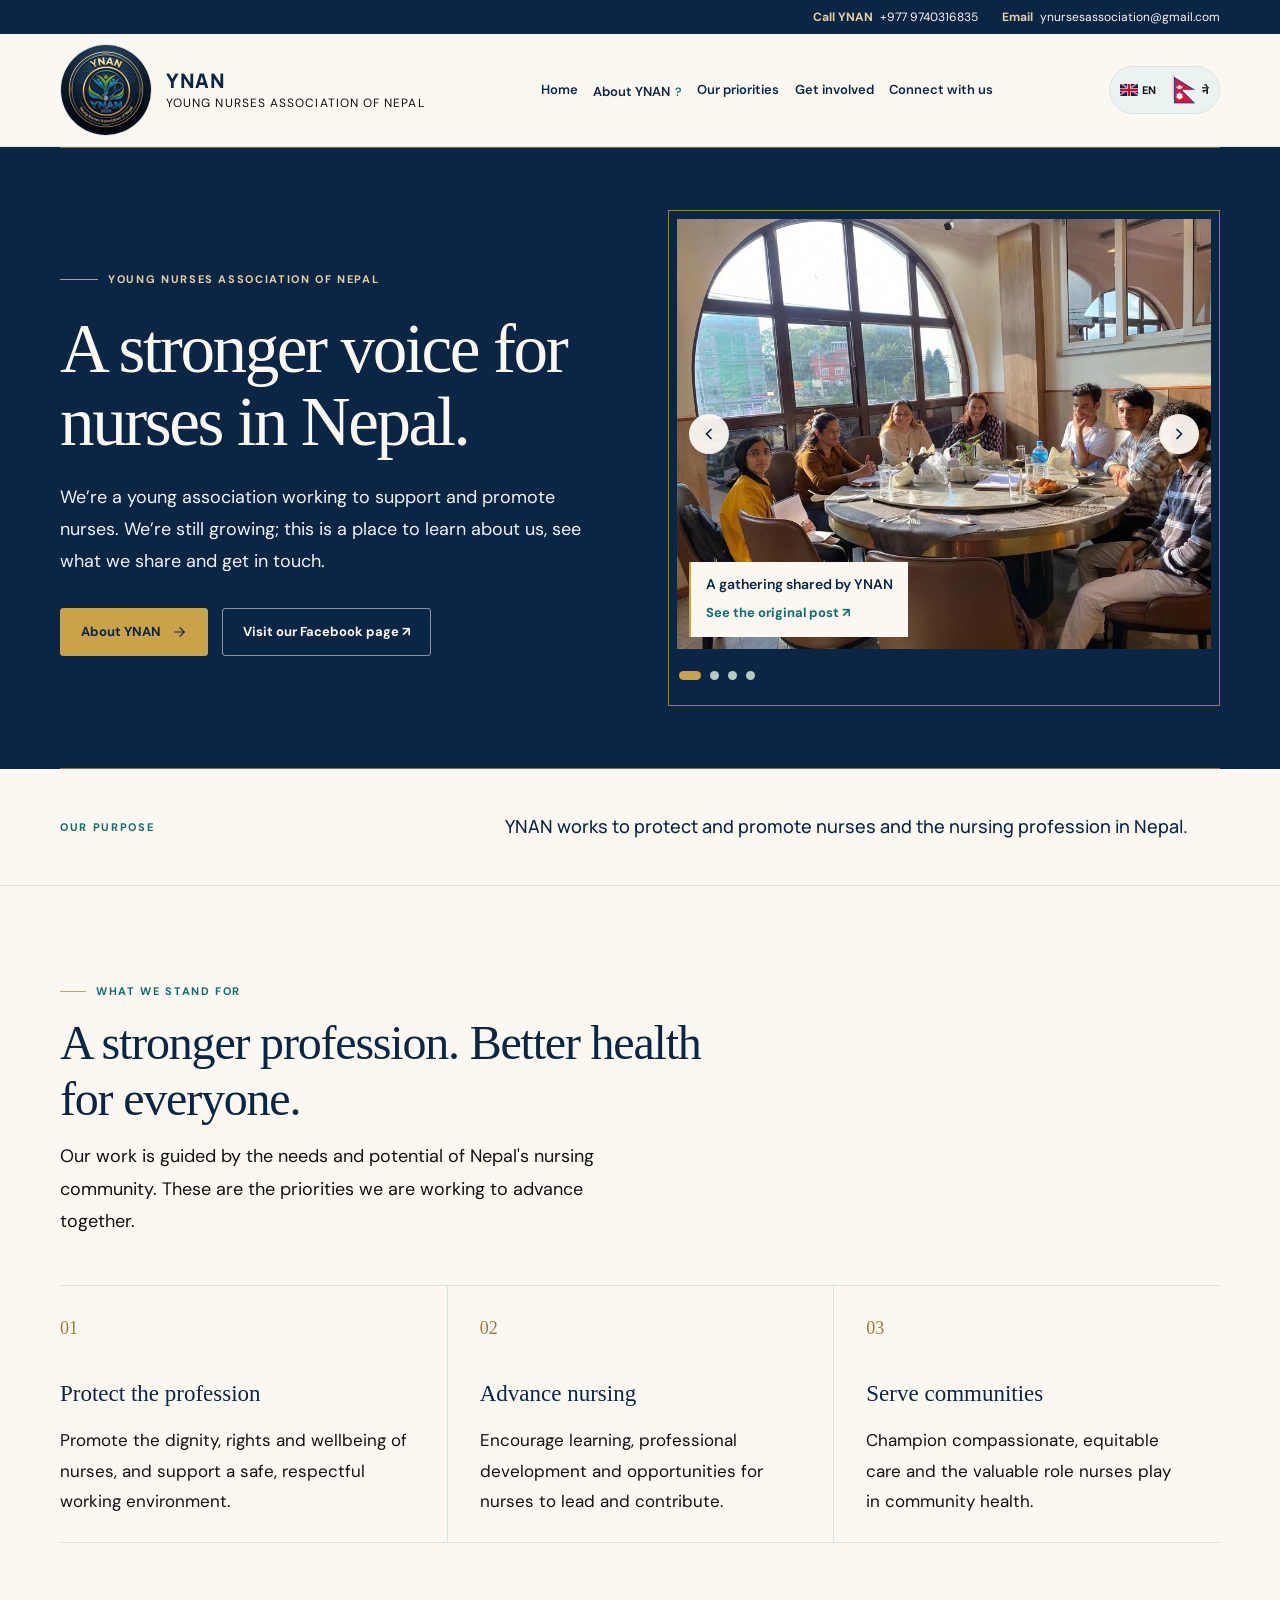
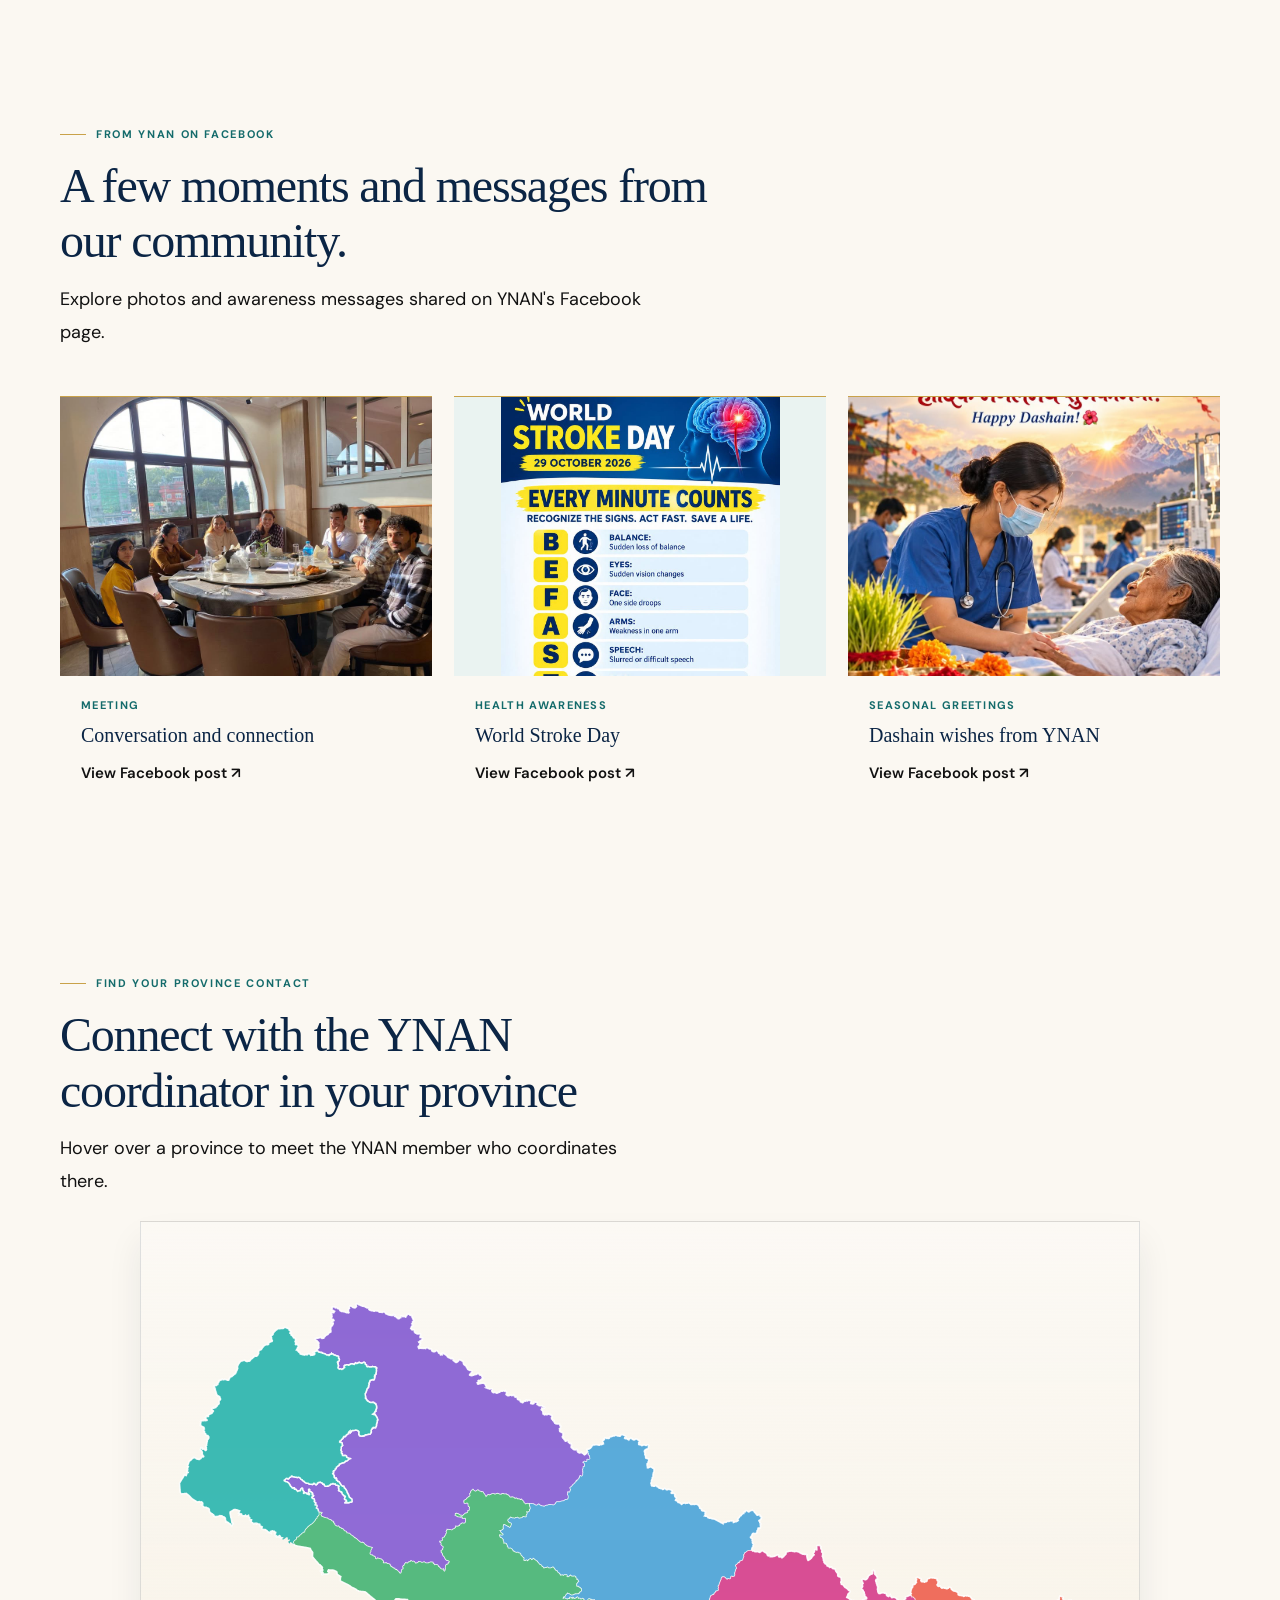
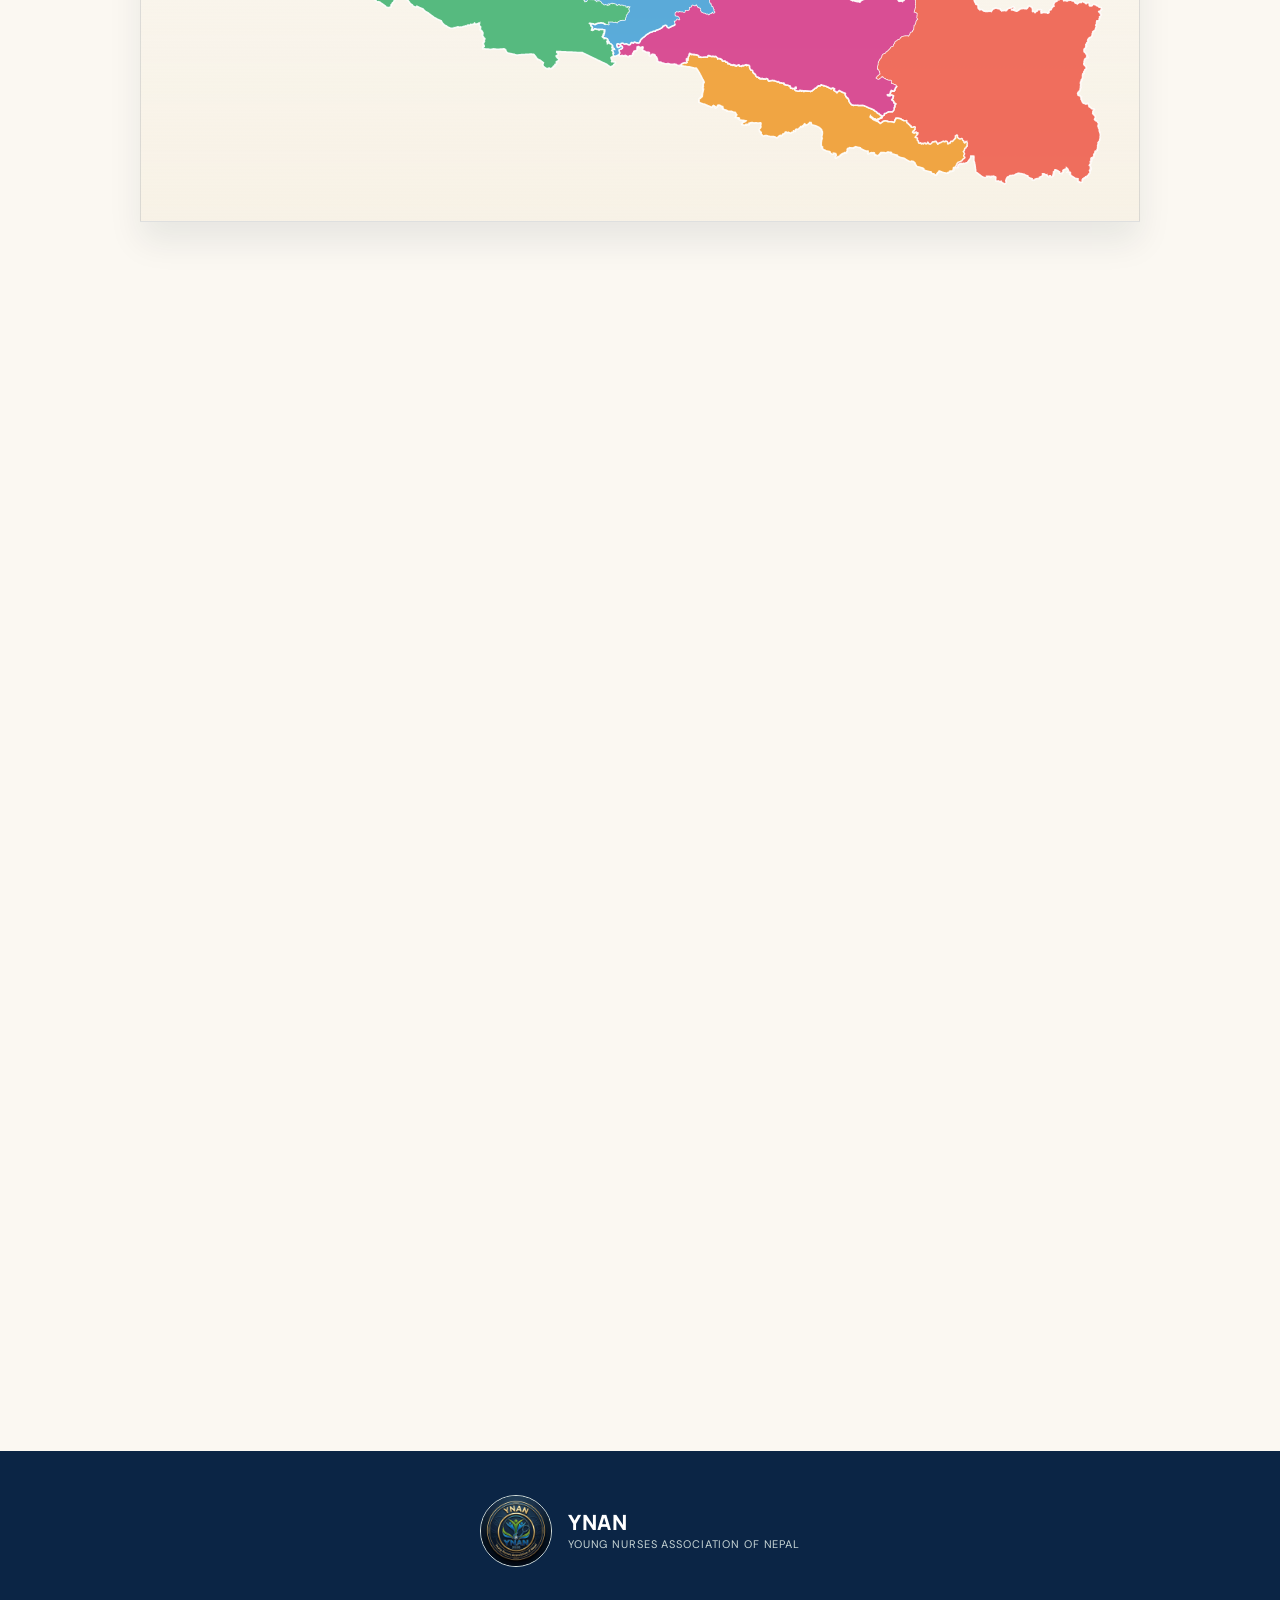
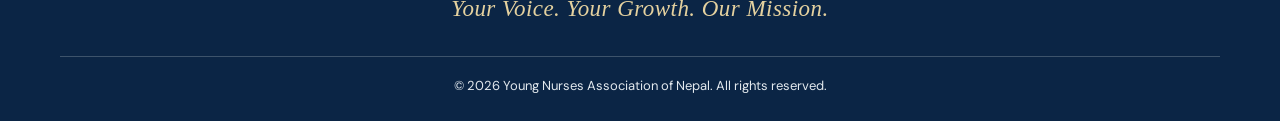
==== commit b805fd4c: "border" ====
--- a/index.html
+++ b/index.html
@@ -203,8 +203,7 @@
           <p data-i18n="province_contact_intro">Hover over a province to meet the YNAN member who coordinates there.</p>
         </div>
         <div class="province-map-shell" data-reveal>
-          <svg class="province-map-svg" id="province-map" viewBox="0 0 700 820" preserveAspectRatio="xMidYMid meet" role="img" aria-labelledby="province-map-title province-map-desc">
-            <title id="province-map-title">Map of Nepal showing the seven provinces</title>
+          <svg class="province-map-svg" id="province-map" viewBox="0 0 700 820" preserveAspectRatio="xMidYMid meet" role="group" aria-label="Map of Nepal showing the seven provinces" aria-describedby="province-map-desc">
             <desc id="province-map-desc">An interactive map of Nepal with YNAN provincial contacts.</desc>
             <g id="province-paths"></g>
           </svg>
--- a/assets/css/site.css
+++ b/assets/css/site.css
@@ -456,7 +456,7 @@
           animation: province-draw 1.2s ease forwards;
         }
         .province-shape:hover,
-        .province-shape:focus-visible,
+        .province-link:focus-visible .province-shape,
         .province-shape.is-active {
           filter: drop-shadow(0 10px 16px rgba(11, 37, 69, 0.15));
           transform: translateY(-8px) scale(1.03);
@@ -467,13 +467,8 @@
         }
         .province-shape.is-active + .province-scene,
         .province-shape:hover + .province-scene,
-        .province-shape:focus-visible + .province-scene {
+        .province-link:focus-visible .province-scene {
           transform: translateY(-8px) scale(1.08);
-        }
-        .province-shape:focus-visible {
-          stroke-width: 2;
-          outline: 2px solid rgba(11, 37, 69, 0.9);
-          outline-offset: 2px;
         }
         .province-hover-chip {
           position: absolute;
@@ -599,7 +594,7 @@
 }
 
 .province-shape:hover,
-.province-shape:focus-visible,
+.province-link:focus-visible .province-shape,
 .province-shape.is-active {
   filter: drop-shadow(0 16px 22px rgba(11, 37, 69, 0.15));
   transform: translateY(-8px) scale(1.03);
@@ -607,31 +602,26 @@
 }
 
 .province-shape[data-province-id="koshi"]:hover,
-.province-shape[data-province-id="koshi"]:focus-visible,
+.province-link:focus-visible .province-shape[data-province-id="koshi"],
 .province-shape[data-province-id="koshi"].is-active { fill: #ff7f6f; }
 .province-shape[data-province-id="madhesh"]:hover,
-.province-shape[data-province-id="madhesh"]:focus-visible,
+.province-link:focus-visible .province-shape[data-province-id="madhesh"],
 .province-shape[data-province-id="madhesh"].is-active { fill: #ffb14d; }
 .province-shape[data-province-id="bagmati"]:hover,
-.province-shape[data-province-id="bagmati"]:focus-visible,
+.province-link:focus-visible .province-shape[data-province-id="bagmati"],
 .province-shape[data-province-id="bagmati"].is-active { fill: #e963a9; }
 .province-shape[data-province-id="gandaki"]:hover,
-.province-shape[data-province-id="gandaki"]:focus-visible,
+.province-link:focus-visible .province-shape[data-province-id="gandaki"],
 .province-shape[data-province-id="gandaki"].is-active { fill: #6abce8; }
 .province-shape[data-province-id="lumbini"]:hover,
-.province-shape[data-province-id="lumbini"]:focus-visible,
+.province-link:focus-visible .province-shape[data-province-id="lumbini"],
 .province-shape[data-province-id="lumbini"].is-active { fill: #68c48c; }
 .province-shape[data-province-id="karnali"]:hover,
-.province-shape[data-province-id="karnali"]:focus-visible,
+.province-link:focus-visible .province-shape[data-province-id="karnali"],
 .province-shape[data-province-id="karnali"].is-active { fill: #a57ee4; }
 .province-shape[data-province-id="sudurpashchim"]:hover,
-.province-shape[data-province-id="sudurpashchim"]:focus-visible,
+.province-link:focus-visible .province-shape[data-province-id="sudurpashchim"],
 .province-shape[data-province-id="sudurpashchim"].is-active { fill: #4ecfc0; }
-
-.province-shape:focus-visible {
-  outline: 3px solid rgba(11, 37, 69, 0.9);
-  outline-offset: 3px;
-}
 
 .province-scene {
   pointer-events: none;
@@ -641,6 +631,10 @@
   fill: transparent;
   stroke: none;
   pointer-events: all;
+}
+
+.province-link:focus {
+  outline: none;
 }
 
 .province-link:focus-visible .province-shape {
@@ -707,7 +701,7 @@
   }
 
   .province-shape:hover,
-  .province-shape:focus-visible,
+  .province-link:focus-visible .province-shape,
   .province-shape.is-active {
     transform: none;
   }
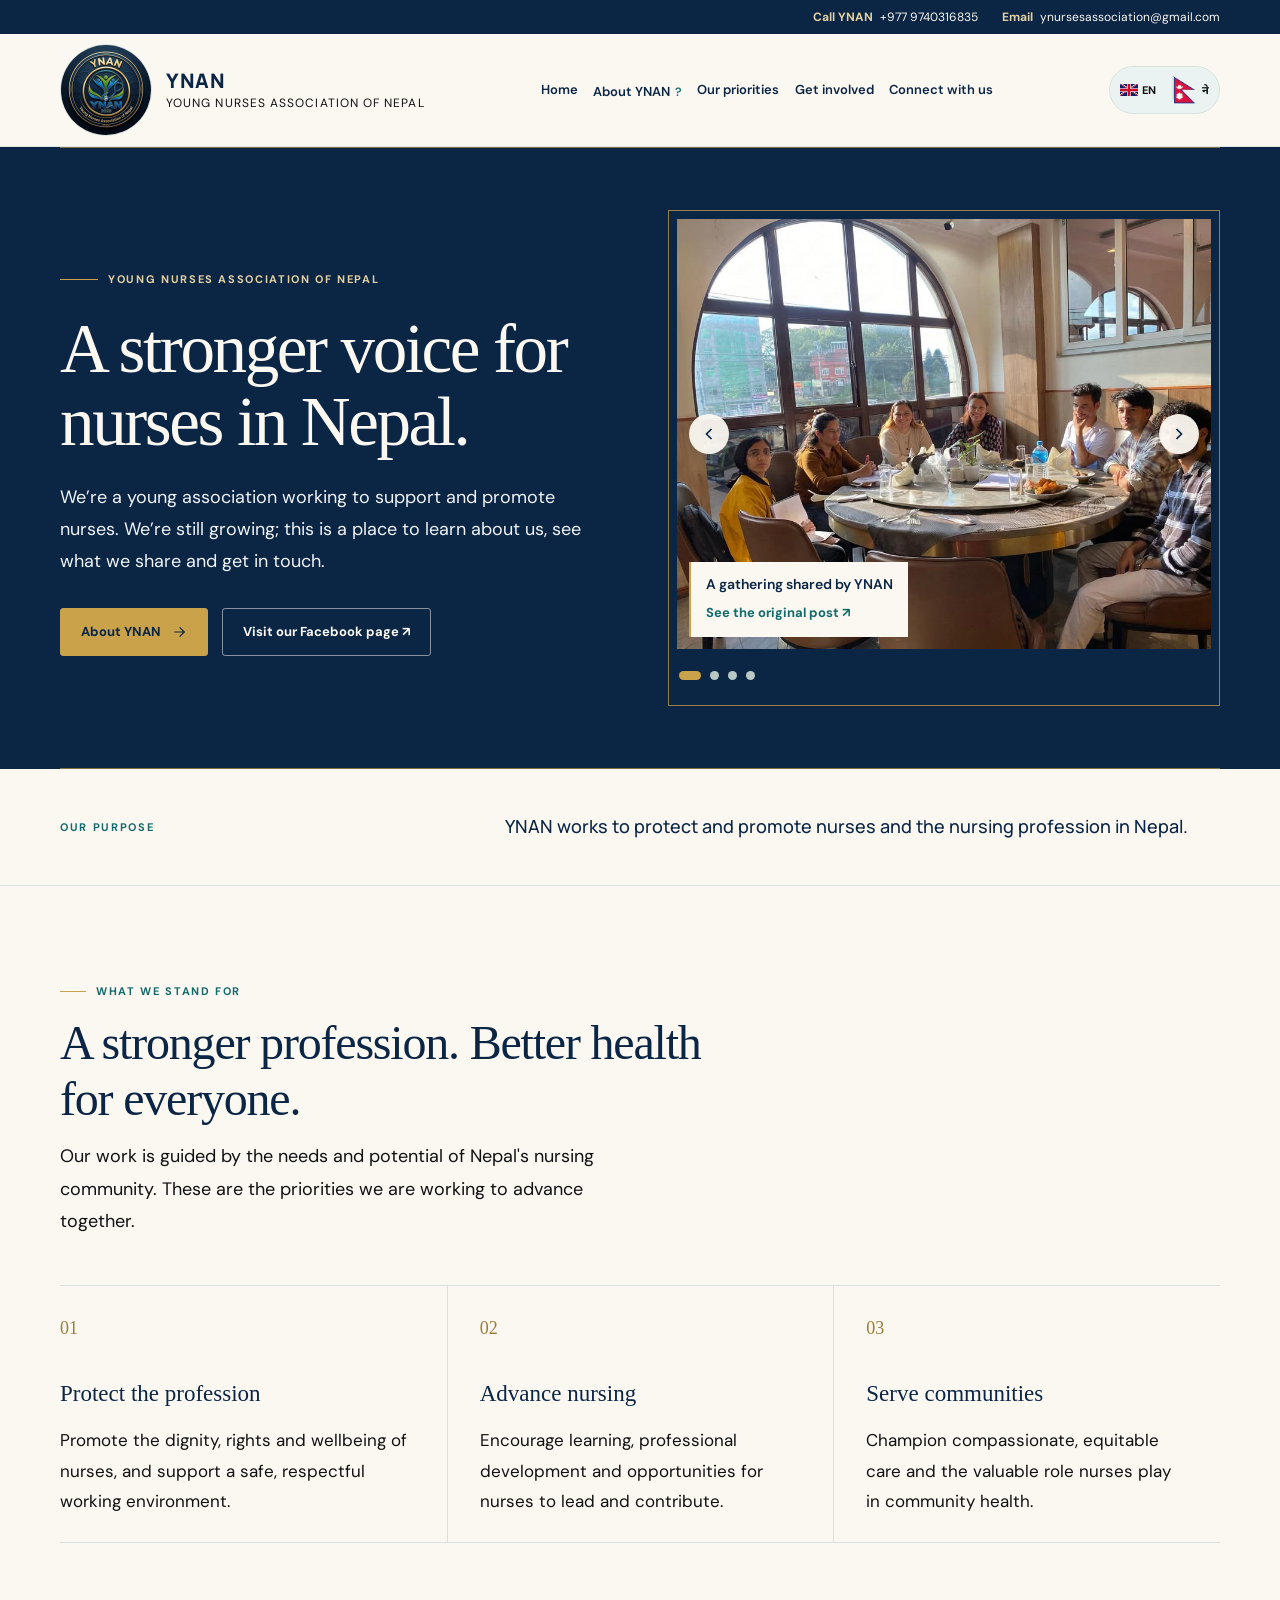
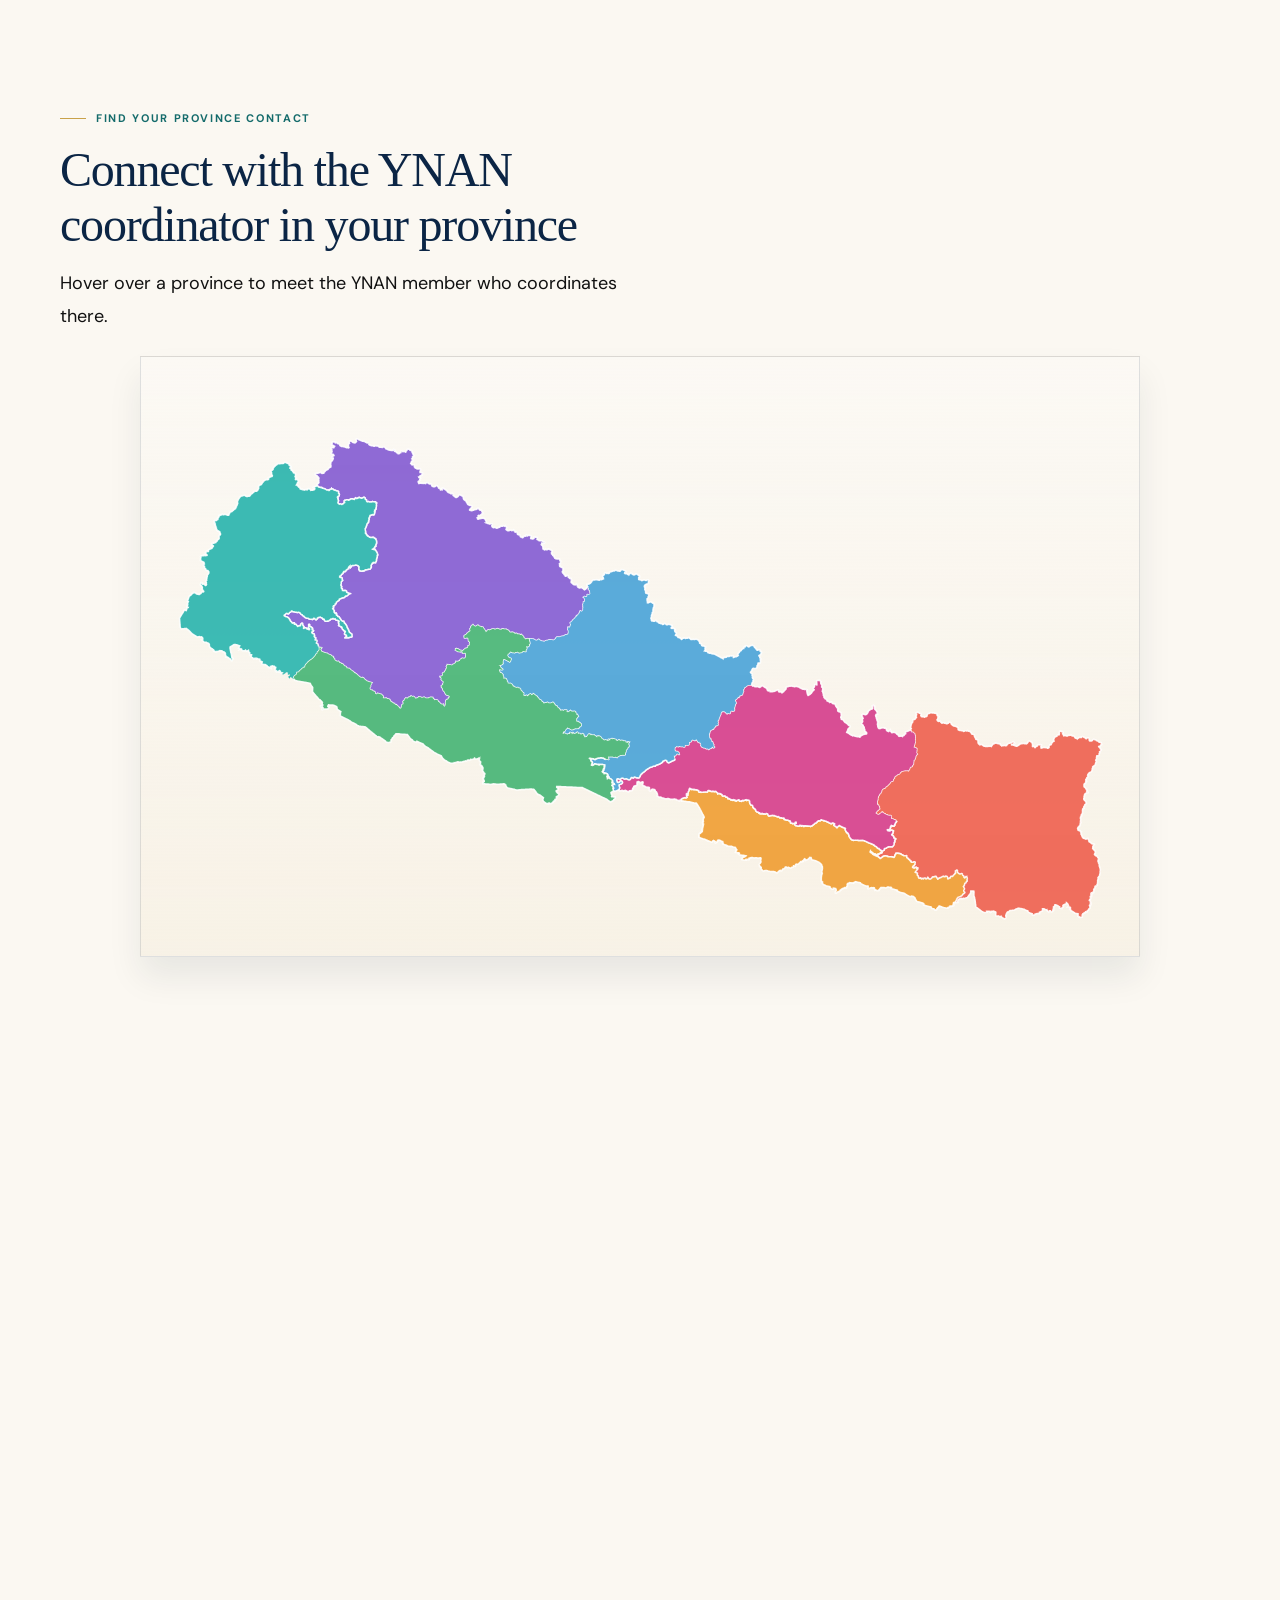
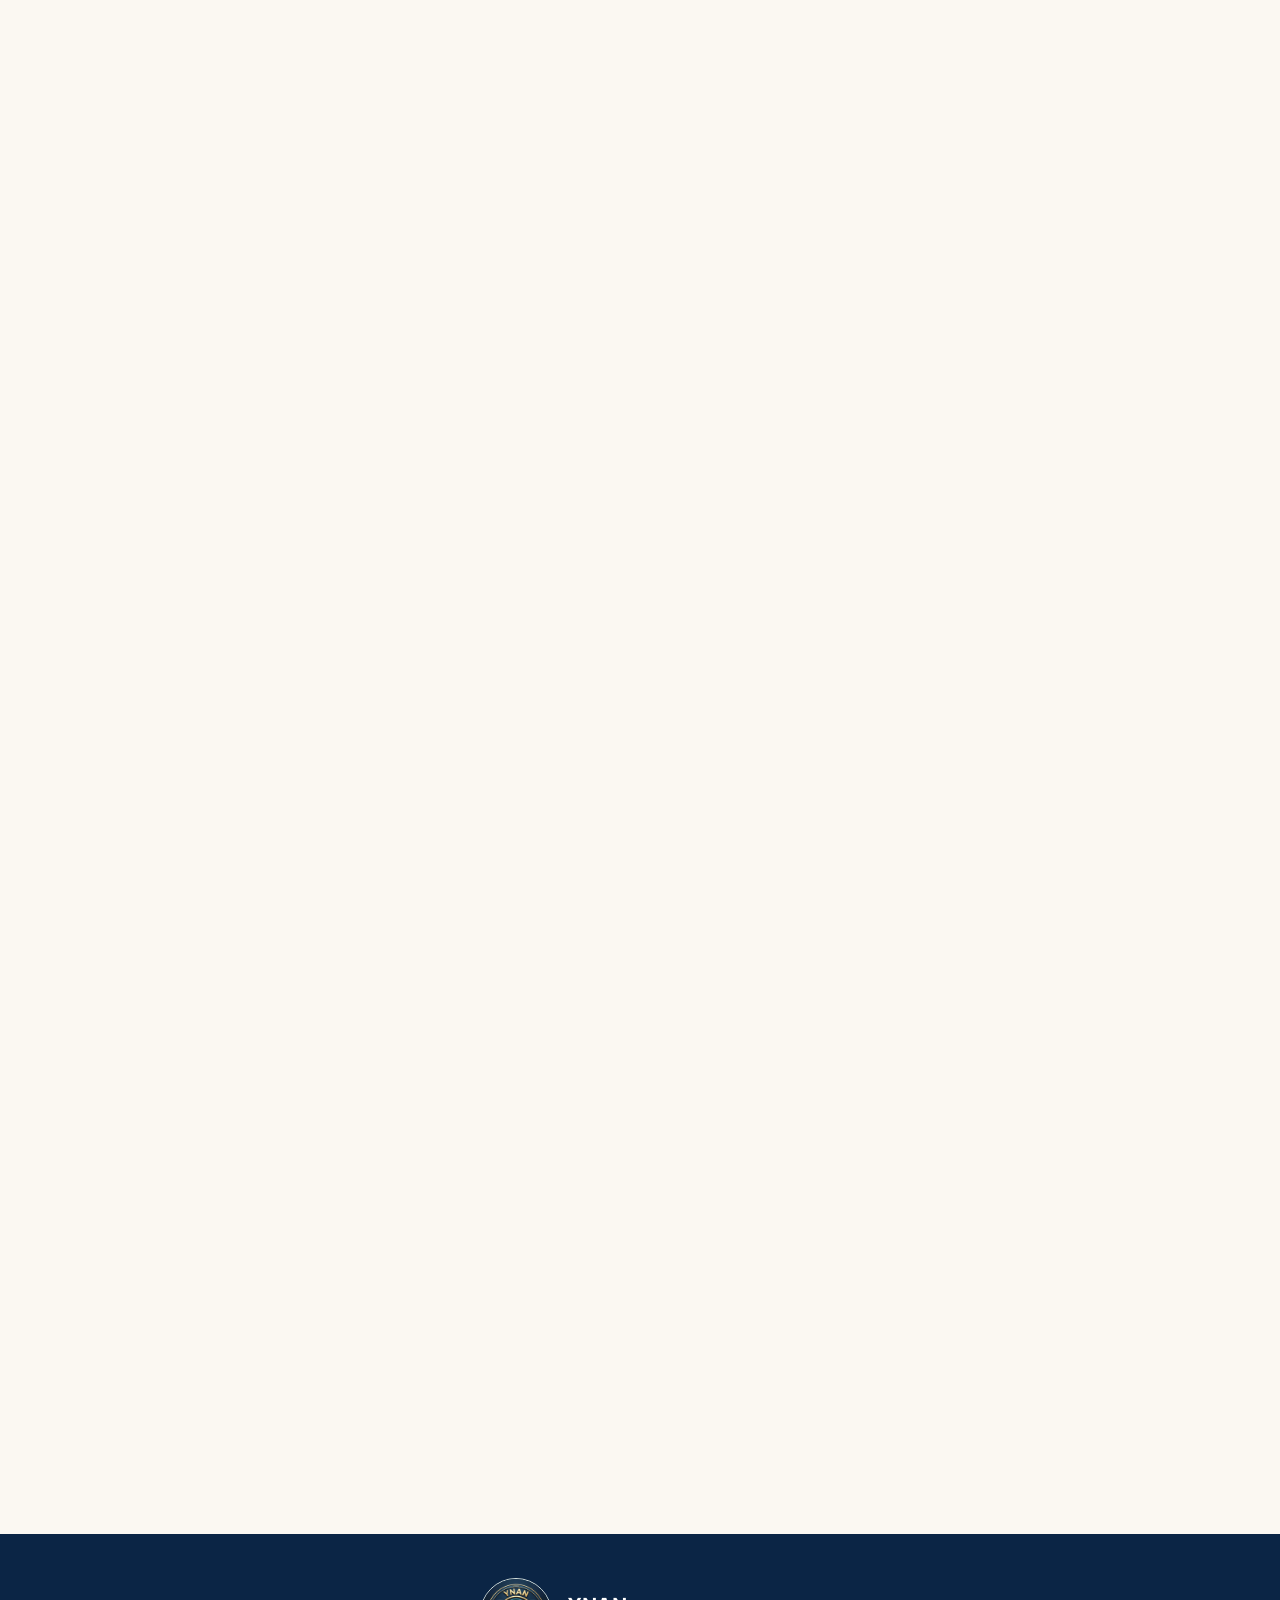
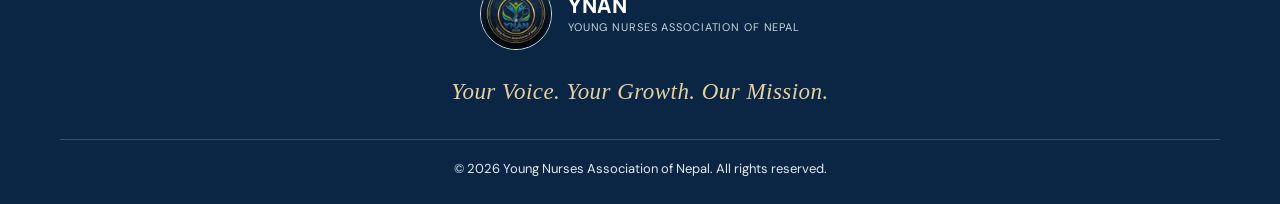
==== commit 5e827db4: "lag" ====
--- a/index.html
+++ b/index.html
@@ -159,6 +159,49 @@
       </div>
     </section>
 
+    <section class="province-contact-section" id="province-contact">
+      <div class="container">
+        <div class="section-heading province-contact-heading" data-reveal>
+          <span class="eyebrow" data-i18n="province_contact_eyebrow">Find your province contact</span>
+          <h2 data-i18n="province_contact_title">Connect with the YNAN coordinator in your province</h2>
+          <p data-i18n="province_contact_intro">Hover over a province to meet the YNAN member who coordinates there.</p>
+        </div>
+        <div class="province-map-shell" data-reveal>
+          <svg class="province-map-svg" id="province-map" viewBox="0 0 700 820" preserveAspectRatio="xMidYMid meet" role="group" aria-label="Map of Nepal showing the seven provinces" aria-describedby="province-map-desc">
+            <desc id="province-map-desc">An interactive map of Nepal with YNAN provincial contacts.</desc>
+            <g id="province-paths"></g>
+          </svg>
+        </div>
+      </div>
+    </section>
+
+    <section class="section pathway-section" id="pathways">
+      <div class="container">
+        <div class="section-heading" data-reveal>
+          <span class="eyebrow" data-i18n="path_eyebrow">Build with us</span>
+          <h2 data-i18n="path_title">There is a place for you in this work.</h2>
+          <p data-i18n="path_intro">YNAN is at the beginning of its journey. Nurses and partners can help shape what comes next.</p>
+        </div>
+        <div class="pathway-grid">
+          <article class="pathway-card" data-reveal>
+            <span class="pathway-icon" aria-hidden="true"><svg viewBox="0 0 32 32" fill="none" stroke="currentColor" stroke-width="1.8" stroke-linecap="round" stroke-linejoin="round"><circle cx="12" cy="11" r="4"/><path d="M4.5 25v-2a7.5 7.5 0 0 1 15 0v2"/><circle cx="23" cy="12" r="3"/><path d="M22 19.5a6 6 0 0 1 5.5 6M22 5.5a4 4 0 0 1 0 13"/></svg></span>
+            <h3 data-i18n="path1_title">Connect</h3>
+            <p data-i18n="path1_text">Meet fellow nurses, exchange experiences and help build a supportive professional community.</p>
+          </article>
+          <article class="pathway-card" data-reveal>
+            <span class="pathway-icon" aria-hidden="true"><svg viewBox="0 0 32 32" fill="none" stroke="currentColor" stroke-width="1.8" stroke-linecap="round" stroke-linejoin="round"><path d="M16 25.5c-2.8-2.1-7.5-2.4-11-1V7.2c3.5-1.4 8.2-1.1 11 1v17.3Z"/><path d="M16 25.5c2.8-2.1 7.5-2.4 11-1V7.2c-3.5-1.4-8.2-1.1-11 1v17.3Z"/><path d="M9 11c1.6-.4 3.1-.3 4.5.2M9 15c1.6-.4 3.1-.3 4.5.2m5-4c1.6-.4 3.1-.3 4.5.2m-4.5 3.6c1.6-.4 3.1-.3 4.5.2"/></svg></span>
+            <h3 data-i18n="path2_title">Learn</h3>
+            <p data-i18n="path2_text">Share knowledge, identify learning needs and contribute ideas for future professional development.</p>
+          </article>
+          <article class="pathway-card" data-reveal>
+            <span class="pathway-icon" aria-hidden="true"><svg viewBox="0 0 32 32" fill="none" stroke="currentColor" stroke-width="1.8" stroke-linecap="round" stroke-linejoin="round"><path d="m3.5 12 4.2-4.2a3.5 3.5 0 0 1 4.9 0l1.5 1.5"/><path d="m28.5 12-4.2-4.2a3.5 3.5 0 0 0-4.9 0l-6.7 6.7a2.8 2.8 0 0 0 4 4l2-2"/><path d="m3.5 12 3.1 3.1-2.3 2.3a2.2 2.2 0 0 0 3.1 3.1 2.2 2.2 0 0 0 3.1 3.1 2.2 2.2 0 0 0 3.1 3.1l2-2"/><path d="m28.5 12-3.1 3.1 2.3 2.3a2.2 2.2 0 0 1-3.1 3.1 2.2 2.2 0 0 1-3.1 3.1 2.2 2.2 0 0 1-3.1 3.1l-2-2M11.5 18l7 7"/></svg></span>
+            <h3 data-i18n="path3_title">Partner</h3>
+            <p data-i18n="path3_text">Work with YNAN on ideas and collaborations that support nurses and community wellbeing.</p>
+          </article>
+        </div>
+      </div>
+    </section>
+
     <section class="section stories-section" id="stories">
       <div class="container">
         <div class="section-heading" data-reveal>
@@ -195,49 +238,6 @@
       </div>
     </section>
 
-    <section class="province-contact-section" id="province-contact">
-      <div class="container">
-        <div class="section-heading province-contact-heading" data-reveal>
-          <span class="eyebrow" data-i18n="province_contact_eyebrow">Find your province contact</span>
-          <h2 data-i18n="province_contact_title">Connect with the YNAN coordinator in your province</h2>
-          <p data-i18n="province_contact_intro">Hover over a province to meet the YNAN member who coordinates there.</p>
-        </div>
-        <div class="province-map-shell" data-reveal>
-          <svg class="province-map-svg" id="province-map" viewBox="0 0 700 820" preserveAspectRatio="xMidYMid meet" role="group" aria-label="Map of Nepal showing the seven provinces" aria-describedby="province-map-desc">
-            <desc id="province-map-desc">An interactive map of Nepal with YNAN provincial contacts.</desc>
-            <g id="province-paths"></g>
-          </svg>
-        </div>
-      </div>
-    </section>
-
-    <section class="section pathway-section" id="pathways">
-      <div class="container">
-        <div class="section-heading" data-reveal>
-          <span class="eyebrow" data-i18n="path_eyebrow">Build with us</span>
-          <h2 data-i18n="path_title">There is a place for you in this work.</h2>
-          <p data-i18n="path_intro">YNAN is at the beginning of its journey. Nurses and partners can help shape what comes next.</p>
-        </div>
-        <div class="pathway-grid">
-          <article class="pathway-card" data-reveal>
-            <span class="pathway-icon" aria-hidden="true"><svg viewBox="0 0 32 32" fill="none" stroke="currentColor" stroke-width="1.8" stroke-linecap="round" stroke-linejoin="round"><circle cx="12" cy="11" r="4"/><path d="M4.5 25v-2a7.5 7.5 0 0 1 15 0v2"/><circle cx="23" cy="12" r="3"/><path d="M22 19.5a6 6 0 0 1 5.5 6M22 5.5a4 4 0 0 1 0 13"/></svg></span>
-            <h3 data-i18n="path1_title">Connect</h3>
-            <p data-i18n="path1_text">Meet fellow nurses, exchange experiences and help build a supportive professional community.</p>
-          </article>
-          <article class="pathway-card" data-reveal>
-            <span class="pathway-icon" aria-hidden="true"><svg viewBox="0 0 32 32" fill="none" stroke="currentColor" stroke-width="1.8" stroke-linecap="round" stroke-linejoin="round"><path d="M16 25.5c-2.8-2.1-7.5-2.4-11-1V7.2c3.5-1.4 8.2-1.1 11 1v17.3Z"/><path d="M16 25.5c2.8-2.1 7.5-2.4 11-1V7.2c-3.5-1.4-8.2-1.1-11 1v17.3Z"/><path d="M9 11c1.6-.4 3.1-.3 4.5.2M9 15c1.6-.4 3.1-.3 4.5.2m5-4c1.6-.4 3.1-.3 4.5.2m-4.5 3.6c1.6-.4 3.1-.3 4.5.2"/></svg></span>
-            <h3 data-i18n="path2_title">Learn</h3>
-            <p data-i18n="path2_text">Share knowledge, identify learning needs and contribute ideas for future professional development.</p>
-          </article>
-          <article class="pathway-card" data-reveal>
-            <span class="pathway-icon" aria-hidden="true"><svg viewBox="0 0 32 32" fill="none" stroke="currentColor" stroke-width="1.8" stroke-linecap="round" stroke-linejoin="round"><path d="m3.5 12 4.2-4.2a3.5 3.5 0 0 1 4.9 0l1.5 1.5"/><path d="m28.5 12-4.2-4.2a3.5 3.5 0 0 0-4.9 0l-6.7 6.7a2.8 2.8 0 0 0 4 4l2-2"/><path d="m3.5 12 3.1 3.1-2.3 2.3a2.2 2.2 0 0 0 3.1 3.1 2.2 2.2 0 0 0 3.1 3.1 2.2 2.2 0 0 0 3.1 3.1l2-2"/><path d="m28.5 12-3.1 3.1 2.3 2.3a2.2 2.2 0 0 1-3.1 3.1 2.2 2.2 0 0 1-3.1 3.1 2.2 2.2 0 0 1-3.1 3.1l-2-2M11.5 18l7 7"/></svg></span>
-            <h3 data-i18n="path3_title">Partner</h3>
-            <p data-i18n="path3_text">Work with YNAN on ideas and collaborations that support nurses and community wellbeing.</p>
-          </article>
-        </div>
-      </div>
-    </section>
-
     <section class="contact-section" id="contact">
       <div class="container contact-grid">
         <div data-reveal>
@@ -258,6 +258,13 @@
               <svg viewBox="0 0 24 24" focusable="false"><path d="M13.5 21v-8.2h2.8l.4-3.2h-3.2v-2c0-.9.3-1.6 1.6-1.6H17V3.1c-.8-.1-1.7-.2-2.5-.2-2.5 0-4.2 1.5-4.2 4.3v2.4H7.5v3.2h2.8V21h3.2Z"/></svg>
             </span>
             <span class="channel-copy"><strong>Facebook</strong><small data-i18n="facebook_channel">YNAN announcements and updates</small></span>
+            <span class="channel-arrow" aria-hidden="true">↗</span>
+          </a>
+          <a class="contact-channel" href="https://www.instagram.com/youngnursesnepal?cplk=ZDNlZDc0MzIxNw==" target="_blank" rel="noopener noreferrer">
+            <span class="channel-icon channel-icon-instagram" aria-hidden="true">
+              <svg viewBox="0 0 24 24" fill="none" stroke="currentColor" stroke-width="1.8" stroke-linecap="round" stroke-linejoin="round" focusable="false"><rect x="3" y="3" width="18" height="18" rx="5"/><circle cx="12" cy="12" r="4"/><circle cx="17.5" cy="6.5" r=".8" fill="currentColor" stroke="none"/></svg>
+            </span>
+            <span class="channel-copy"><strong>Instagram</strong><small data-i18n="instagram_channel">@youngnursesnepal</small></span>
             <span class="channel-arrow" aria-hidden="true">↗</span>
           </a>
           <a class="contact-channel" href="https://www.youtube.com/@youngnursesnepal" target="_blank" rel="noopener noreferrer">
--- a/assets/css/site.css
+++ b/assets/css/site.css
@@ -266,6 +266,8 @@
     .gmail-mark-yellow { stroke: #FBBC04; }
     .channel-icon-facebook { color: #1877F2; }
     .channel-icon-facebook svg { fill: currentColor; }
+    .channel-icon-instagram { color: #C13584; }
+    .channel-icon-instagram svg { width: 22px; height: 22px; }
     .channel-icon-youtube svg { width: 23px; height: 23px; }
     .youtube-mark { fill: #FF0033; }
     .youtube-play { fill: white; }
@@ -431,10 +433,9 @@
           stroke: var(--gold);
           stroke-width: 1.3;
           cursor: pointer;
-          transition: transform 0.25s ease, fill 0.25s ease, filter 0.25s ease, stroke 0.25s ease, opacity 0.25s ease;
+          transition: transform 0.16s ease, fill 0.16s ease, stroke 0.16s ease, opacity 0.16s ease;
           transform-box: fill-box;
           transform-origin: center;
-          filter: drop-shadow(0 0 0 rgba(11, 37, 69, 0));
           stroke-dasharray: 1400;
           stroke-dashoffset: 1400;
           fill-rule: evenodd;
@@ -450,7 +451,7 @@
           pointer-events: none;
           transform-box: fill-box;
           transform-origin: center;
-          transition: transform 0.25s ease, filter 0.25s ease;
+          transition: transform 0.16s ease;
         }
         .province-map-shell.is-visible .province-shape {
           animation: province-draw 1.2s ease forwards;
@@ -458,7 +459,6 @@
         .province-shape:hover,
         .province-link:focus-visible .province-shape,
         .province-shape.is-active {
-          filter: drop-shadow(0 10px 16px rgba(11, 37, 69, 0.15));
           transform: translateY(-8px) scale(1.03);
           opacity: 1;
         }
@@ -472,6 +472,8 @@
         }
         .province-hover-chip {
           position: absolute;
+          top: 0;
+          left: 0;
           z-index: 10;
           width: 220px;
           max-width: calc(100vw - 24px);
@@ -480,14 +482,12 @@
           display: flex;
           flex-direction: column;
           justify-content: center;
-          background: rgba(255, 255, 255, 0.96);
+          background: #fff;
           border: 1px solid var(--gold);
           border-radius: 12px;
-          box-shadow: 0 10px 26px rgba(11, 37, 69, 0.12);
+          box-shadow: 0 4px 12px rgba(11, 37, 69, 0.12);
           color: var(--ink);
           pointer-events: none;
-          transition: opacity 0.2s ease, transform 0.2s ease;
-          backdrop-filter: blur(4px);
         }
         .province-hover-chip[hidden] {
           display: none;
@@ -575,7 +575,7 @@
   stroke: rgba(255, 255, 255, 0.9);
   stroke-width: 2;
   cursor: pointer;
-  transition: transform 0.25s ease, fill 0.25s ease, filter 0.25s ease, opacity 0.25s ease;
+  transition: transform 0.16s ease, fill 0.16s ease, opacity 0.16s ease;
   transform-box: fill-box;
   transform-origin: center;
   opacity: 0.98;
@@ -596,7 +596,6 @@
 .province-shape:hover,
 .province-link:focus-visible .province-shape,
 .province-shape.is-active {
-  filter: drop-shadow(0 16px 22px rgba(11, 37, 69, 0.15));
   transform: translateY(-8px) scale(1.03);
   opacity: 1;
 }
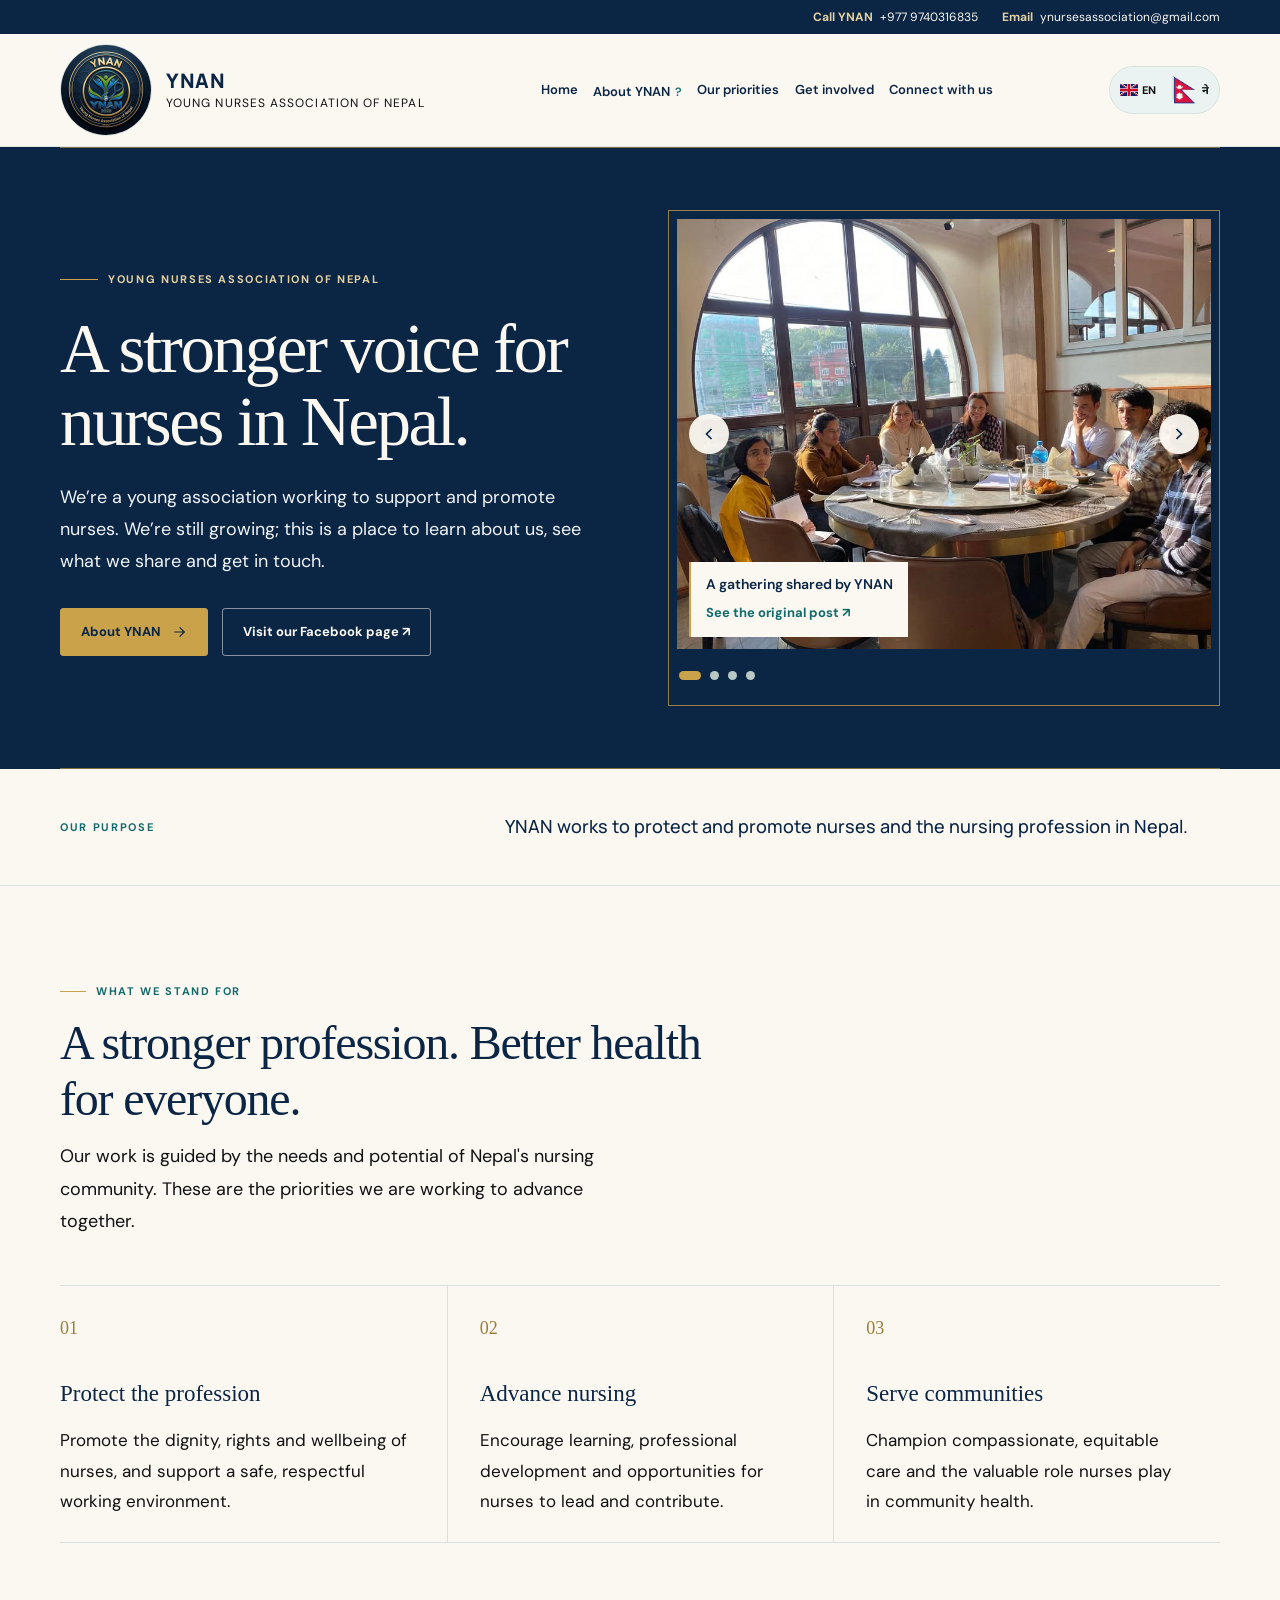
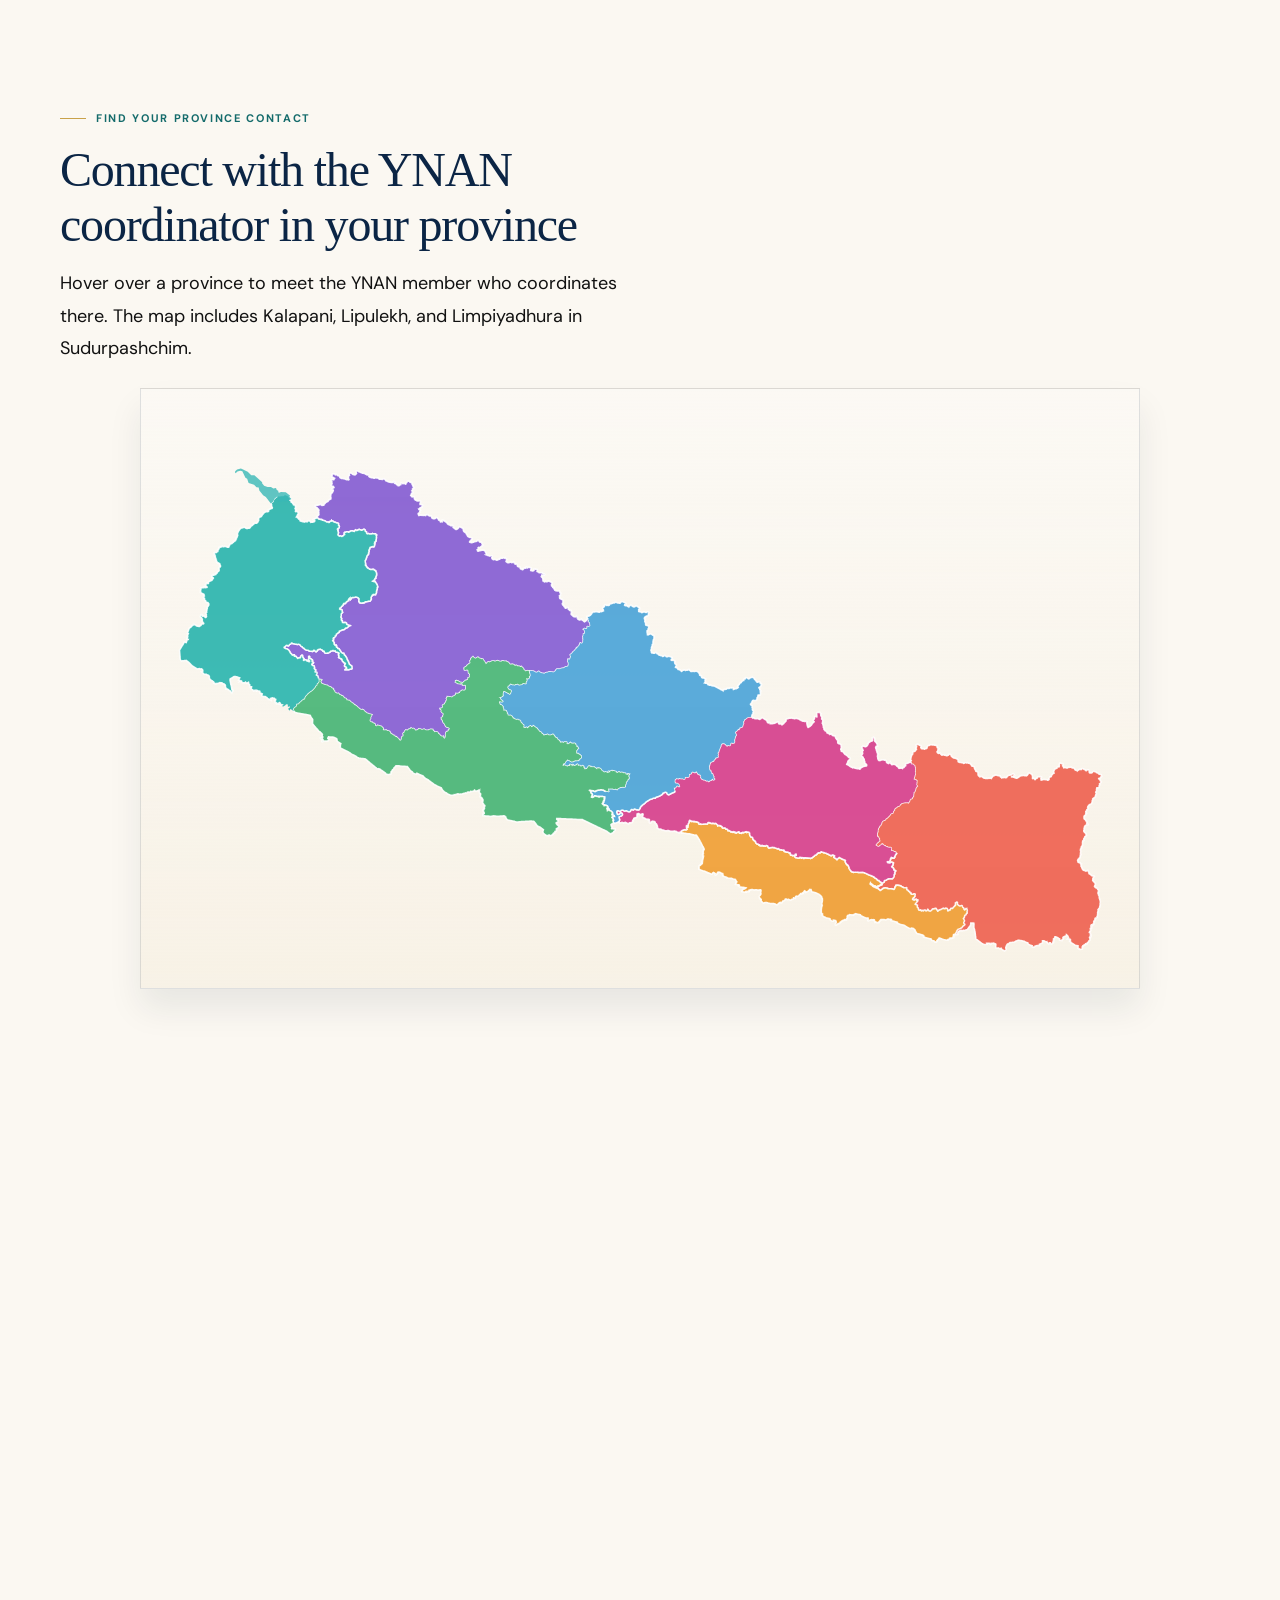
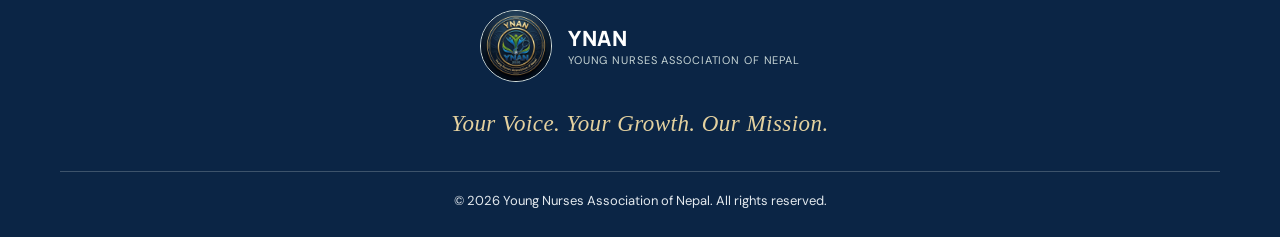
==== commit b8815a4f: "mapupdate" ====
--- a/index.html
+++ b/index.html
@@ -164,11 +164,11 @@
         <div class="section-heading province-contact-heading" data-reveal>
           <span class="eyebrow" data-i18n="province_contact_eyebrow">Find your province contact</span>
           <h2 data-i18n="province_contact_title">Connect with the YNAN coordinator in your province</h2>
-          <p data-i18n="province_contact_intro">Hover over a province to meet the YNAN member who coordinates there.</p>
+          <p data-i18n="province_contact_intro">Hover over a province to meet the YNAN member who coordinates there. The map includes Kalapani, Lipulekh, and Limpiyadhura in Sudurpashchim.</p>
         </div>
         <div class="province-map-shell" data-reveal>
           <svg class="province-map-svg" id="province-map" viewBox="0 0 700 820" preserveAspectRatio="xMidYMid meet" role="group" aria-label="Map of Nepal showing the seven provinces" aria-describedby="province-map-desc">
-            <desc id="province-map-desc">An interactive map of Nepal with YNAN provincial contacts.</desc>
+            <desc id="province-map-desc">An interactive map of Nepal with YNAN provincial contacts, including Kalapani, Lipulekh, and Limpiyadhura in Sudurpashchim.</desc>
             <g id="province-paths"></g>
           </svg>
         </div>
@@ -300,6 +300,7 @@
   </footer>
 
   <script src="assets/js/nepal-provinces.js" defer></script>
+  <script src="assets/js/nepal-region-boundary.js" defer></script>
   <script src="assets/js/province-contacts.js" defer></script>
   <script src="assets/js/translations.js" defer></script>
   <script src="assets/js/site.js" defer></script>
--- a/assets/css/site.css
+++ b/assets/css/site.css
@@ -447,6 +447,11 @@
         .province-shape[data-province-id="lumbini"] { fill: rgba(83, 185, 125, 0.8); }
         .province-shape[data-province-id="karnali"] { fill: rgba(141, 104, 213, 0.8); }
         .province-shape[data-province-id="sudurpashchim"] { fill: rgba(57, 184, 182, 0.8); }
+        .province-region-extension {
+          fill: rgba(57, 184, 182, 0.8);
+          stroke: none;
+          pointer-events: none;
+        }
         .province-scene {
           pointer-events: none;
           transform-box: fill-box;
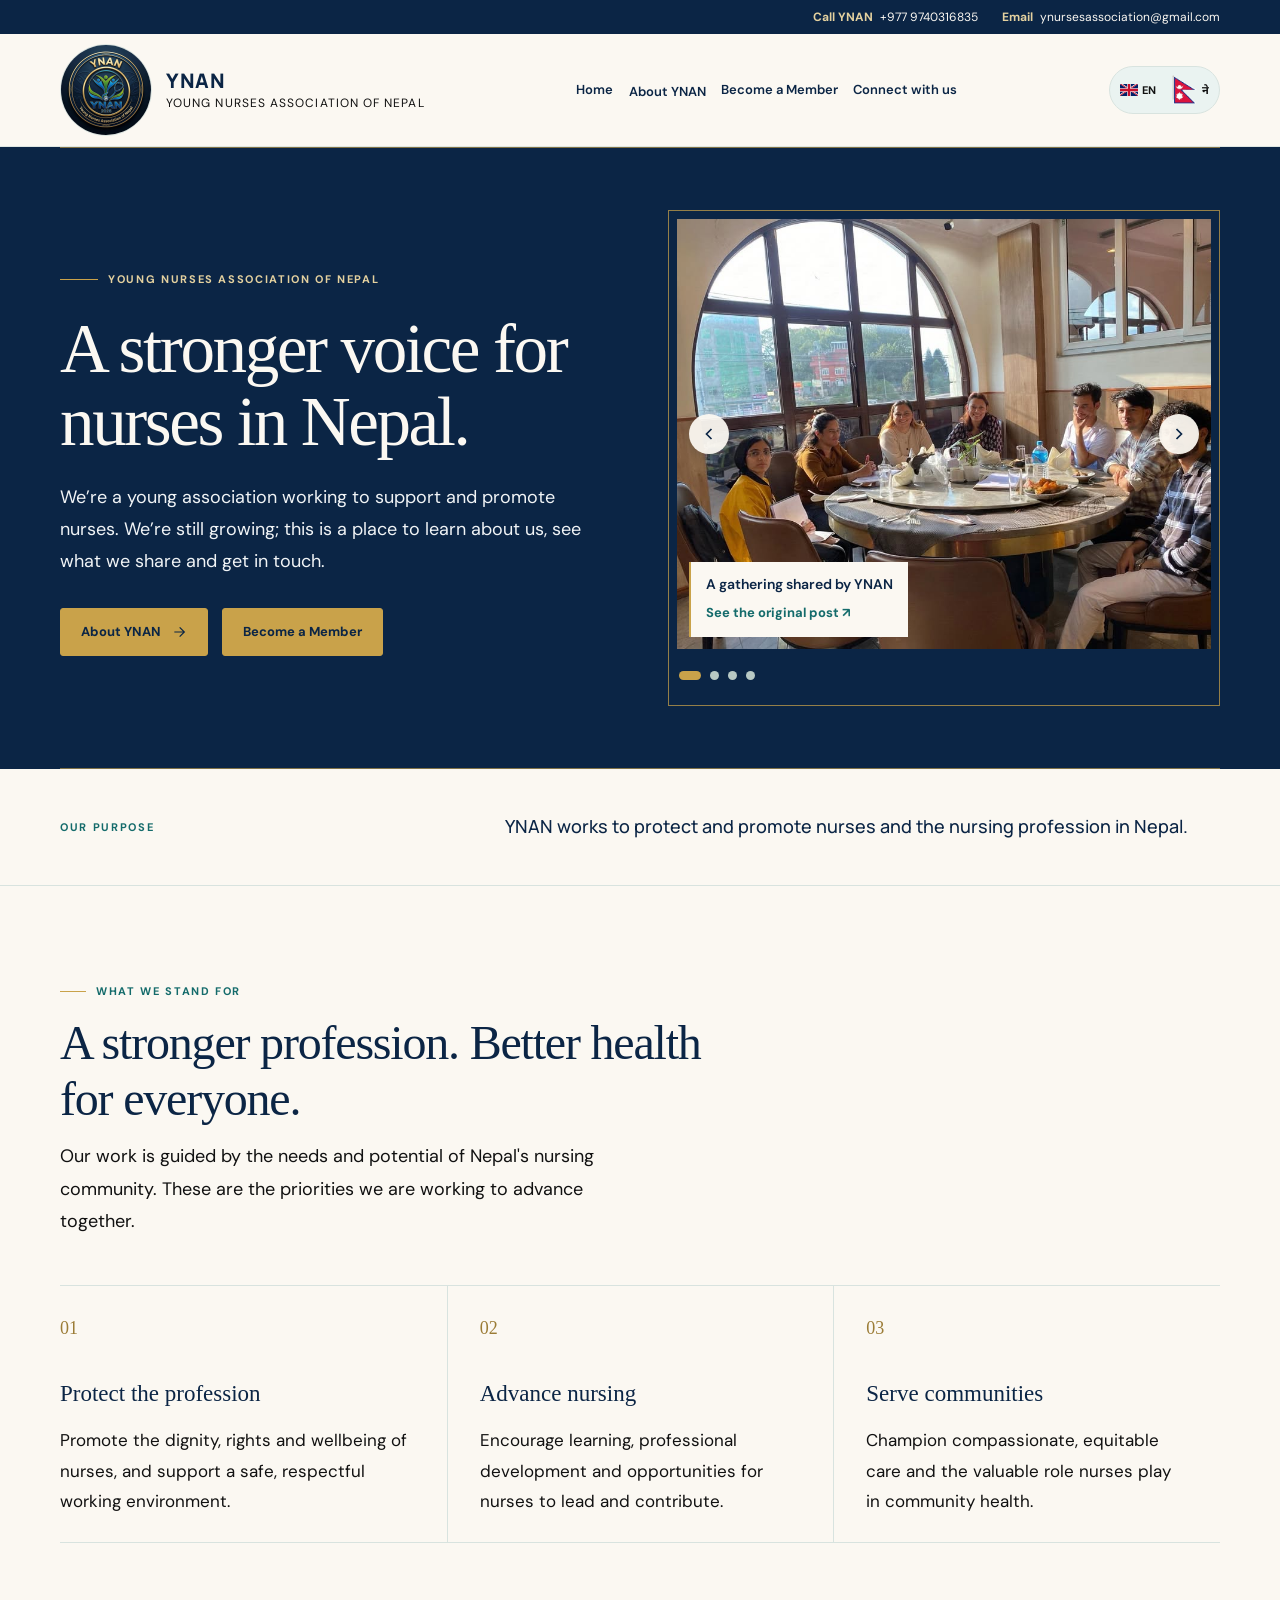
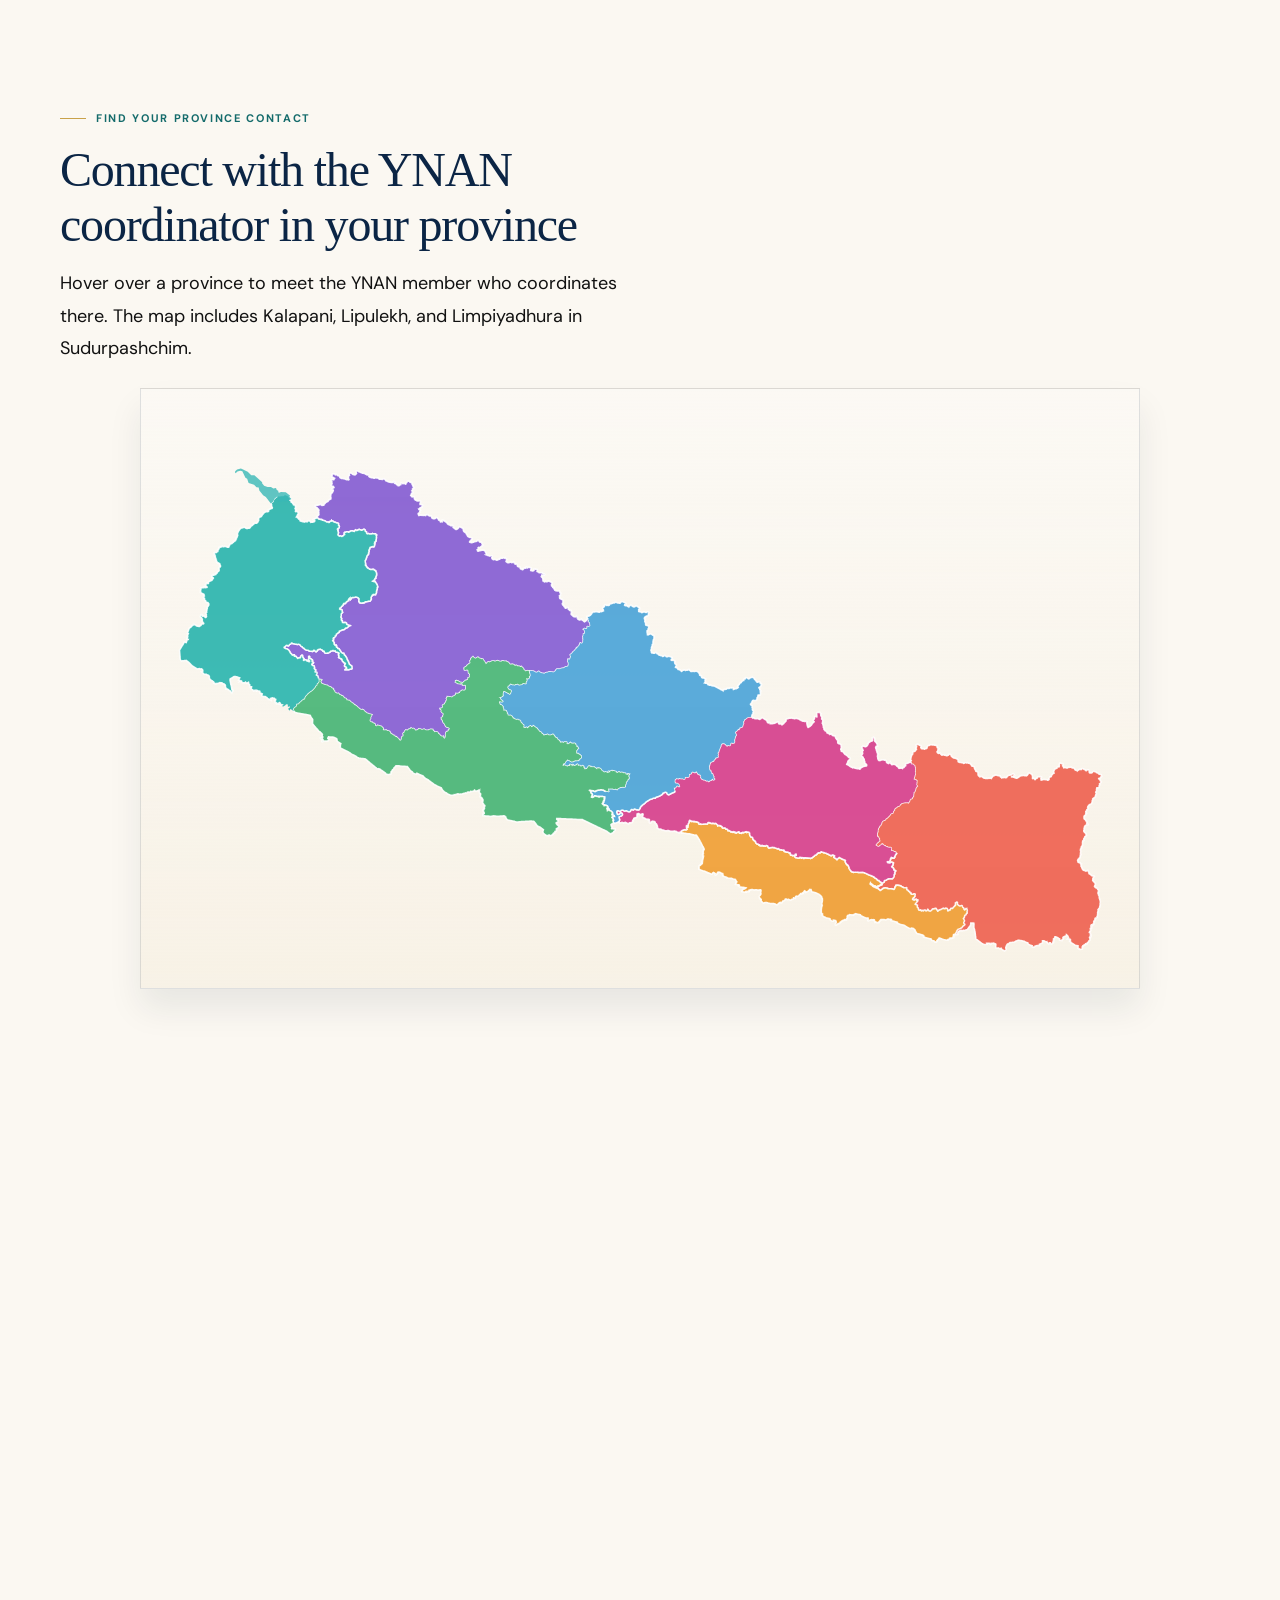
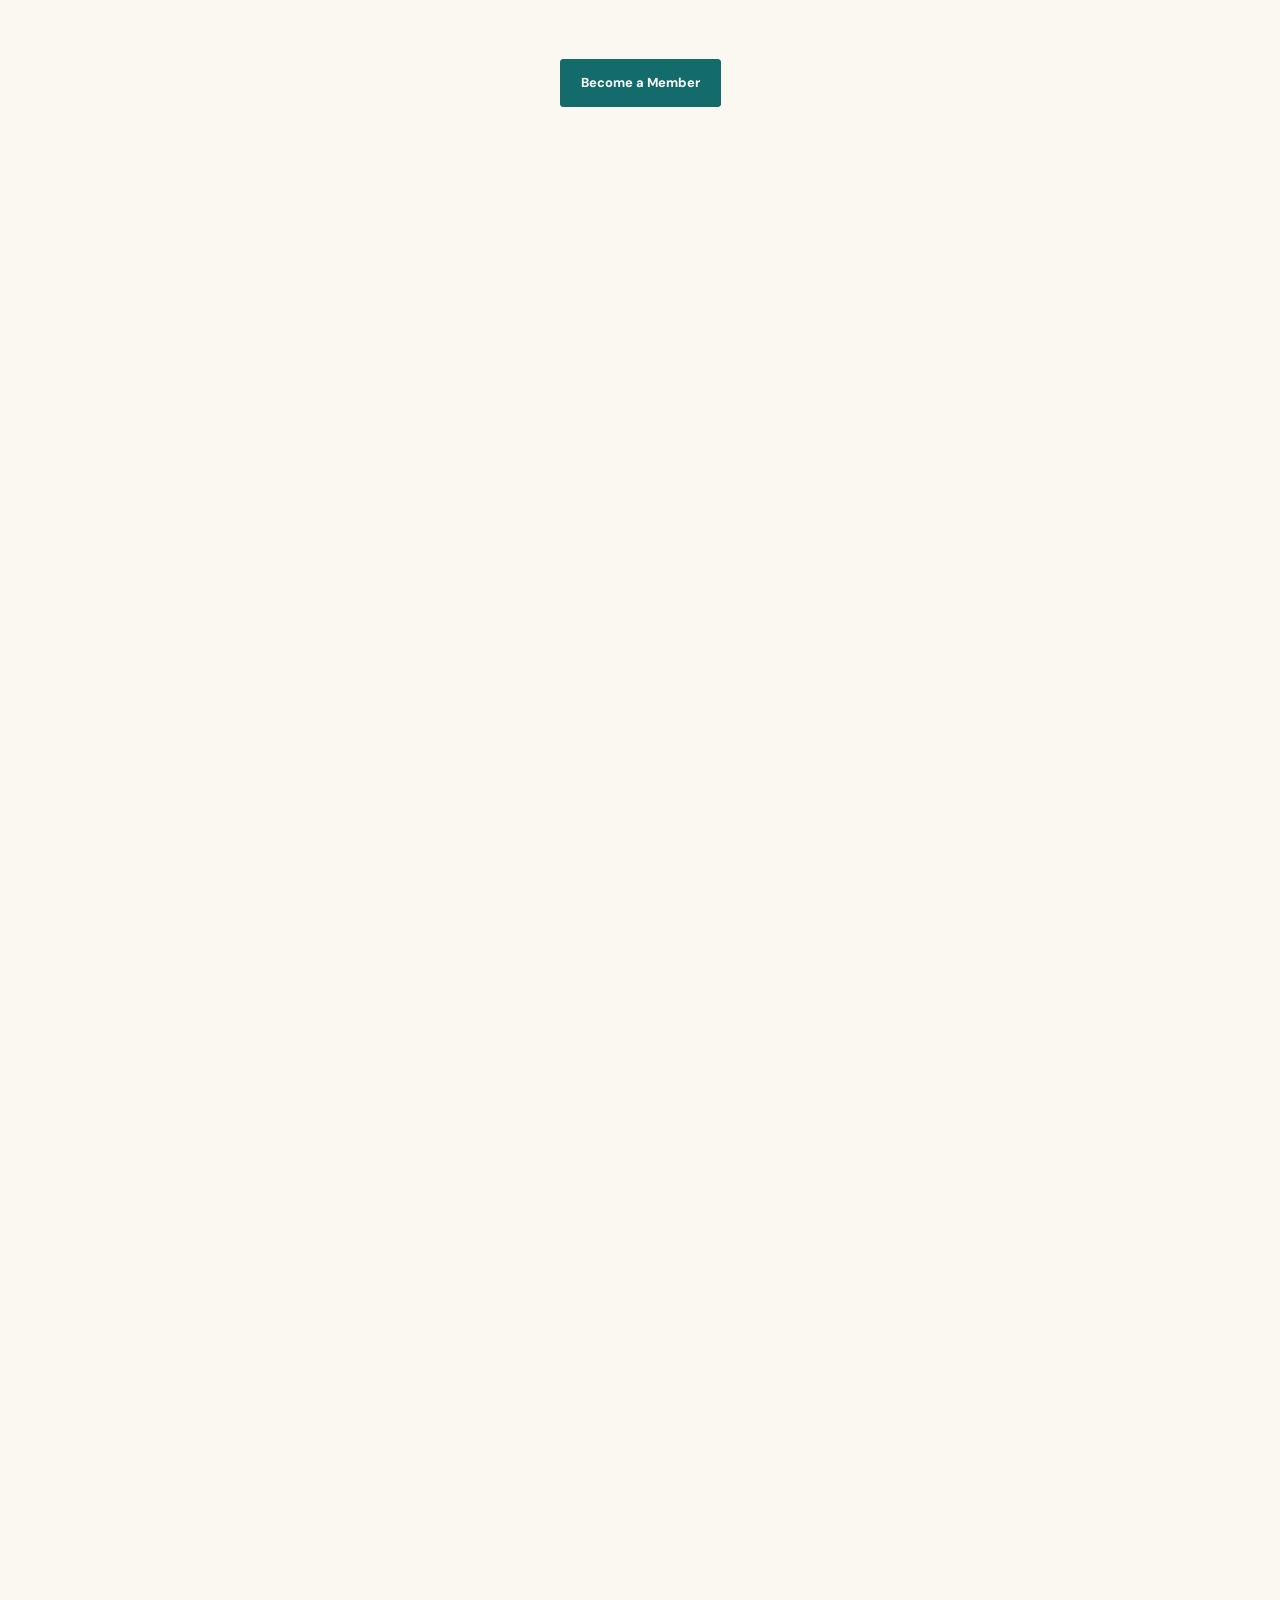
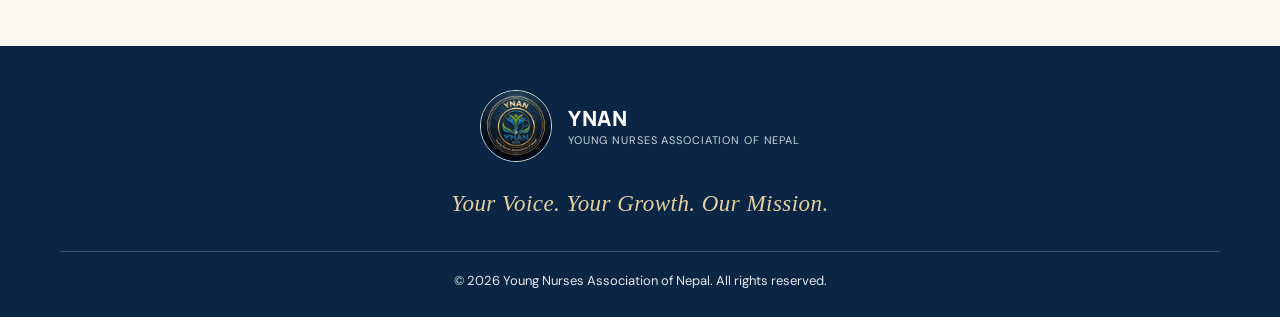
==== commit cf340ea1: "membership" ====
--- a/index.html
+++ b/index.html
@@ -46,8 +46,7 @@
             <a href="about.html#why-join" data-i18n="about_page_join_label">Why join YNAN?</a>
           </div>
         </div>
-        <a href="#priorities" data-i18n="nav_priorities">Our priorities</a>
-        <a href="#pathways" data-i18n="nav_pathways">Get involved</a>
+        <a class="nav-member-link" href="join.html" data-i18n="join_nav">Become a Member</a>
         <a href="#contact" data-i18n="nav_contact">Connect with us</a>
       </nav>
       <div class="header-actions">
@@ -83,7 +82,7 @@
           <p class="hero-copy" data-i18n="hero_copy">We’re a young association working to support and promote nurses. We’re still growing; this is a place to learn about us, see what we share and get in touch.</p>
           <div class="button-row">
             <a class="button button-primary" href="about.html"><span data-i18n="hero_primary">About YNAN</span><svg viewBox="0 0 24 24" fill="none" stroke="currentColor" stroke-width="1.8" aria-hidden="true"><path d="M5 12h14M13 5l7 7-7 7"/></svg></a>
-            <a class="button button-secondary" href="https://www.facebook.com/YNAN2083" target="_blank" rel="noopener noreferrer" data-i18n="hero_secondary">Visit our Facebook page ↗</a>
+            <a class="button button-primary" href="join.html" data-i18n="join_hero">Become a Member</a>
           </div>
         </div>
         <figure class="hero-art" data-reveal>
@@ -199,6 +198,9 @@
             <p data-i18n="path3_text">Work with YNAN on ideas and collaborations that support nurses and community wellbeing.</p>
           </article>
         </div>
+        <div class="pathway-membership-cta">
+          <a class="button button-primary" href="join.html" data-i18n="join_pathway">Become a Member</a>
+        </div>
       </div>
     </section>
 
--- a/assets/css/site.css
+++ b/assets/css/site.css
@@ -36,8 +36,8 @@
     .nav { display: flex; align-items: center; gap: clamp(10px, 1.2vw, 18px); }
     .nav a { color: var(--ink); text-decoration: none; font-size: 13px; font-weight: 600; white-space: nowrap; transition: color .2s ease; }
     .nav a:hover { color: var(--green); }
+    .nav .nav-member-link { padding: 9px 0; color: var(--green-dark); }
     .nav-about-group { position: relative; }
-    .nav-about-group > a::after { content: "?"; display: inline-block; margin-left: 5px; color: var(--green); font-size: 12px; }
     .nav-about-menu { position: absolute; z-index: 25; top: 100%; left: -14px; display: none; min-width: 220px; padding: 8px; border: 1px solid var(--line); background: var(--paper); box-shadow: 0 12px 24px rgba(11,37,69,.13); }
     .nav-about-group:hover .nav-about-menu, .nav-about-group:focus-within .nav-about-menu { display: grid; }
     .nav .nav-about-menu a { padding: 9px 10px; font-size: 12px; }
@@ -343,6 +343,7 @@
       .nav-about-menu { position: static; display: grid; min-width: 0; padding: 0 0 7px 12px; border: 0; border-left: 1px solid var(--line); background: transparent; box-shadow: none; }
       .nav .nav-about-menu a { padding: 8px 10px; border-bottom: 0; font-size: 13px; }
       .nav a { padding: 12px 0; border-bottom: 1px solid var(--line); font-size: 14px; }
+      .nav .nav-member-link { padding: 12px 0; border: 0; border-bottom: 1px solid var(--line); }
       .nav a:last-child { border-bottom: 0; }
       .hero-grid { min-height: auto; grid-template-columns: 1fr; gap: 32px; padding-block: 48px 46px; }
       .hero h1 { max-width: 540px; font-size: clamp(43px, 11vw, 60px); }
@@ -394,6 +395,82 @@
       .footer-links a:last-child { color: #E4D19F; font-weight: 700; }
       .footer-bottom { flex-direction: column; gap: 5px; }
     }
+    .membership-page, .privacy-page { min-height: 65vh; padding-block: 70px 90px; }
+    .membership-heading, .privacy-heading { max-width: 760px; margin: 0 auto 34px; }
+    .membership-heading h1, .privacy-heading h1 { margin: 14px 0; color: var(--green-dark); font-family: var(--serif); font-size: clamp(38px, 5vw, 58px); font-weight: 500; line-height: 1.12; }
+    .membership-heading p, .privacy-heading p { max-width: 700px; margin-bottom: 0; color: var(--muted); font-size: 18px; }
+    .membership-panel { max-width: 760px; margin: 0 auto; padding: clamp(20px, 4vw, 40px); border: 1px solid var(--line); background: #fff; box-shadow: 0 12px 34px rgba(11,37,69,.06); }
+    .membership-required-note { margin: 0 0 24px; color: var(--muted); font-size: 14px; }
+    .membership-form { display: grid; gap: 20px; }
+    #membership-form[data-submitted="true"] > :not(.membership-actions):not(.form-status) { display: none; }
+    .membership-panel:has(#membership-form[data-submitted="true"]) > .membership-required-note,
+    #membership-form[data-submitted="true"] > .membership-actions { display: none; }
+    .form-field { min-width: 0; }
+    .form-field label, .form-field legend { display: block; margin-bottom: 7px; color: var(--ink); font-size: 15px; font-weight: 700; }
+    .form-field input:not([type="radio"]):not([type="checkbox"]), .form-field select, .form-field textarea { display: block; width: 100%; min-height: 50px; padding: 11px 13px; border: 1px solid #87999A; border-radius: 3px; background: #fff; color: var(--ink); font: inherit; font-size: 16px; }
+    .form-field textarea { min-height: 120px; resize: vertical; }
+    #address { height: 50px; min-height: 50px; padding-block: 8px; }
+    .district-picker { position: relative; }
+    .form-field select[hidden] { display: none; }
+    .select-picker { position: relative; }
+    .select-picker-input { padding-right: 42px !important; }
+    .form-field .district-trigger { position: relative; z-index: 1; padding-right: 42px; }
+    .form-field .district-trigger:disabled { background: #f3f5f4; color: var(--muted); cursor: not-allowed; }
+    .form-field .district-trigger:focus::placeholder { color: transparent; }
+    .district-chevron { position: absolute; z-index: 2; top: 20px; right: 17px; width: 9px; height: 9px; border-right: 2px solid var(--ink); border-bottom: 2px solid var(--ink); transform: rotate(45deg); pointer-events: none; }
+    .district-options { position: absolute; z-index: 10; top: calc(100% + 4px); right: 0; left: 0; max-height: min(320px, 50vh); overflow-y: auto; border: 1px solid #87999A; border-radius: 3px; background: #fff; box-shadow: 0 8px 20px rgba(11,37,69,.16); }
+    .district-options[hidden] { display: none; }
+    .district-option-list { max-height: calc(min(320px, 50vh) - 48px); overflow-y: auto; }
+    .district-option { display: block; width: 100%; padding: 10px 13px; border: 0; background: #fff; color: var(--ink); font: inherit; font-size: 16px; text-align: left; cursor: pointer; }
+    .district-option:hover, .district-option[aria-selected="true"] { background: var(--mint); }
+    .district-no-results { margin: 0; padding: 12px 13px; color: var(--muted); font-size: 14px; }
+    .form-field input:focus-visible, .form-field select:focus-visible, .form-field textarea:focus-visible, .membership-form button:focus-visible, .privacy-page a:focus-visible { outline: 3px solid var(--gold); outline-offset: 3px; }
+    .form-field [aria-invalid="true"] { border-color: #A12B2B !important; }
+    .field-hint { display: block; margin-top: 5px; color: #4E5B63; font-size: 13px; }
+    .field-error { display: block; min-height: 0; margin-top: 4px; color: #9B2525; font-size: 14px; font-weight: 600; }
+    .field-error:empty { display: none; }
+    .age-choice { display: flex; flex-wrap: wrap; gap: 20px; margin: 0 0 12px; padding: 0; border: 0; }
+    .age-choice legend { width: 100%; }
+    .age-choice label, .consent-row { display: flex !important; align-items: flex-start; gap: 10px; margin: 0 !important; font-weight: 500 !important; }
+    .age-choice input, .consent-row input { width: 20px; height: 20px; flex: 0 0 auto; margin: 3px 0 0; accent-color: var(--green); }
+    .consent-row a { color: var(--green-dark); text-decoration-thickness: 1px; text-underline-offset: 3px; }
+    .turnstile-area:empty { display: none; }
+    .form-status { margin: 0; padding: 12px 14px; border-left: 4px solid var(--green); background: var(--mint); color: var(--ink); }
+    .form-status p { margin: 8px 0 0; }
+    .form-status[hidden], .form-error-summary[hidden] { display: none; }
+    .form-error-summary { padding: 14px 18px; border: 1px solid #A12B2B; background: #FFF4F2; color: #762020; }
+    .form-error-summary h2 { margin: 0 0 5px; font-size: 16px; }
+    .form-error-summary ul { margin: 0; padding-left: 22px; }
+    .form-error-summary a { color: inherit; }
+    .membership-actions { display: flex; flex-wrap: wrap; align-items: center; gap: 14px; }
+    .membership-actions button:disabled { cursor: not-allowed; opacity: .7; }
+    .email-entry-row { display: flex; flex-wrap: wrap; align-items: center; gap: 10px; }
+    .email-entry-row > input { flex: 1 1 220px; min-width: 0; }
+    .email-entry-row [hidden] { display: none !important; }
+    .email-code-button, .email-entry-row .button { min-height: 50px; white-space: nowrap; }
+    .email-code-button:disabled, .email-entry-row .button:disabled { cursor: wait; opacity: .65; }
+    .email-verified-badge { display: inline-flex; align-items: center; gap: 5px; color: #176B3A; font-size: 14px; font-weight: 700; }
+    .email-verified-badge[hidden], .email-otp[hidden] { display: none; }
+    .email-otp { margin-top: 16px; }
+    .email-otp > label { display: block; margin-bottom: 7px; color: var(--ink); font-size: 15px; font-weight: 700; }
+    .email-otp-status, .email-otp-countdown { margin: 8px 0 0; color: var(--muted); font-size: 14px; }
+    .email-otp-status[data-state="success"] { color: #176B3A; font-weight: 700; }
+    .email-otp-status[data-state="error"] { color: #9B2525; font-weight: 700; }
+    .membership-notice { margin: 0; color: #4E5B63; font-size: 14px; }
+    .privacy-content { max-width: 760px; margin-inline: auto; }
+    .privacy-section { padding: 22px 0; border-bottom: 1px solid var(--line); }
+    .privacy-section h2 { margin: 0 0 8px; color: var(--green-dark); font-family: var(--serif); font-size: 27px; font-weight: 500; }
+    .privacy-section p { margin: 0; color: var(--muted); }
+    .privacy-back { margin-top: 30px; }
+    .pathway-membership-cta { display: flex; justify-content: center; margin-top: 32px; }
+    .honeypot-field { position: absolute !important; width: 1px !important; height: 1px !important; overflow: hidden !important; clip: rect(0, 0, 0, 0) !important; clip-path: inset(50%) !important; white-space: nowrap !important; }
+    @media (max-width: 760px) {
+      .membership-page, .privacy-page { padding-block: 48px 66px; }
+      .membership-heading, .privacy-heading { margin-bottom: 25px; }
+      .membership-heading p, .privacy-heading p { font-size: 16px; }
+      .membership-panel { padding: 20px 16px; }
+      .membership-form { gap: 17px; }
+    }
     @media (max-width: 380px) {
       .header-inner { gap: 6px; }
       .brand { min-width: 0; gap: 8px; }
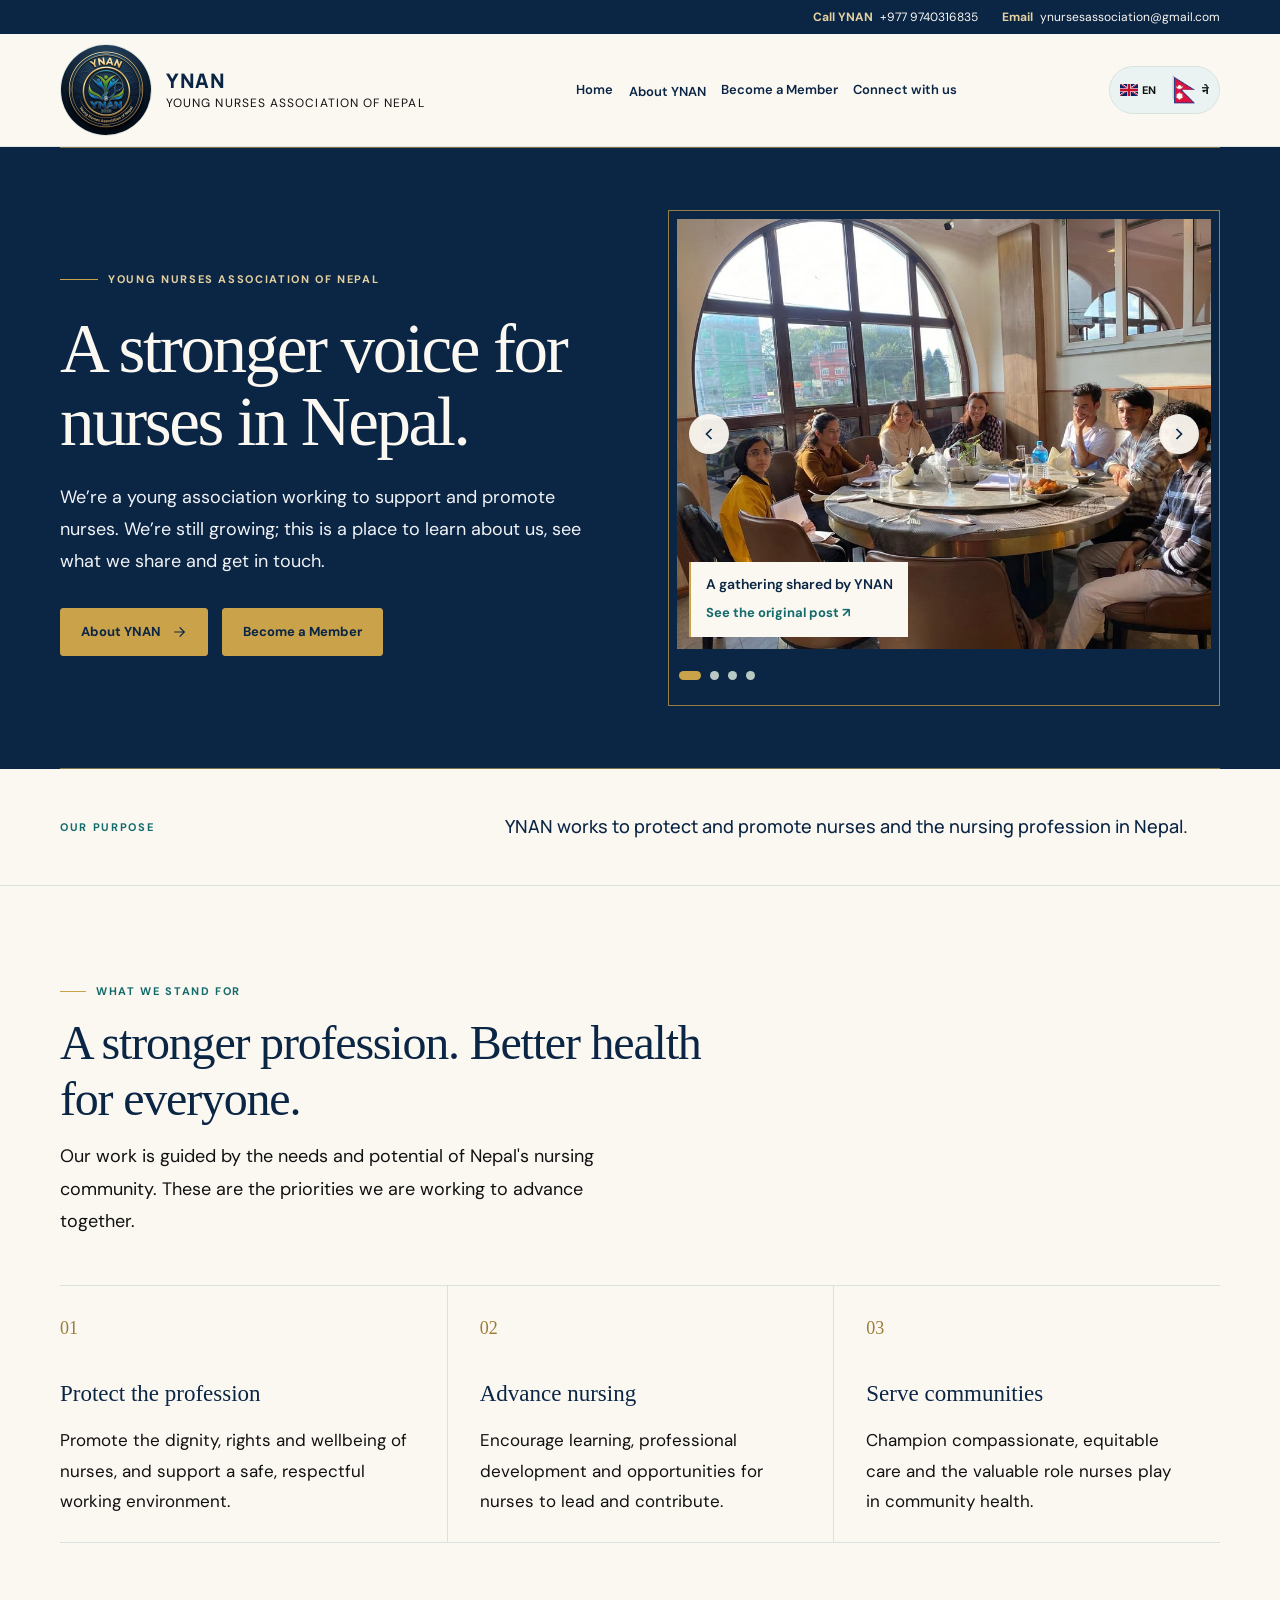
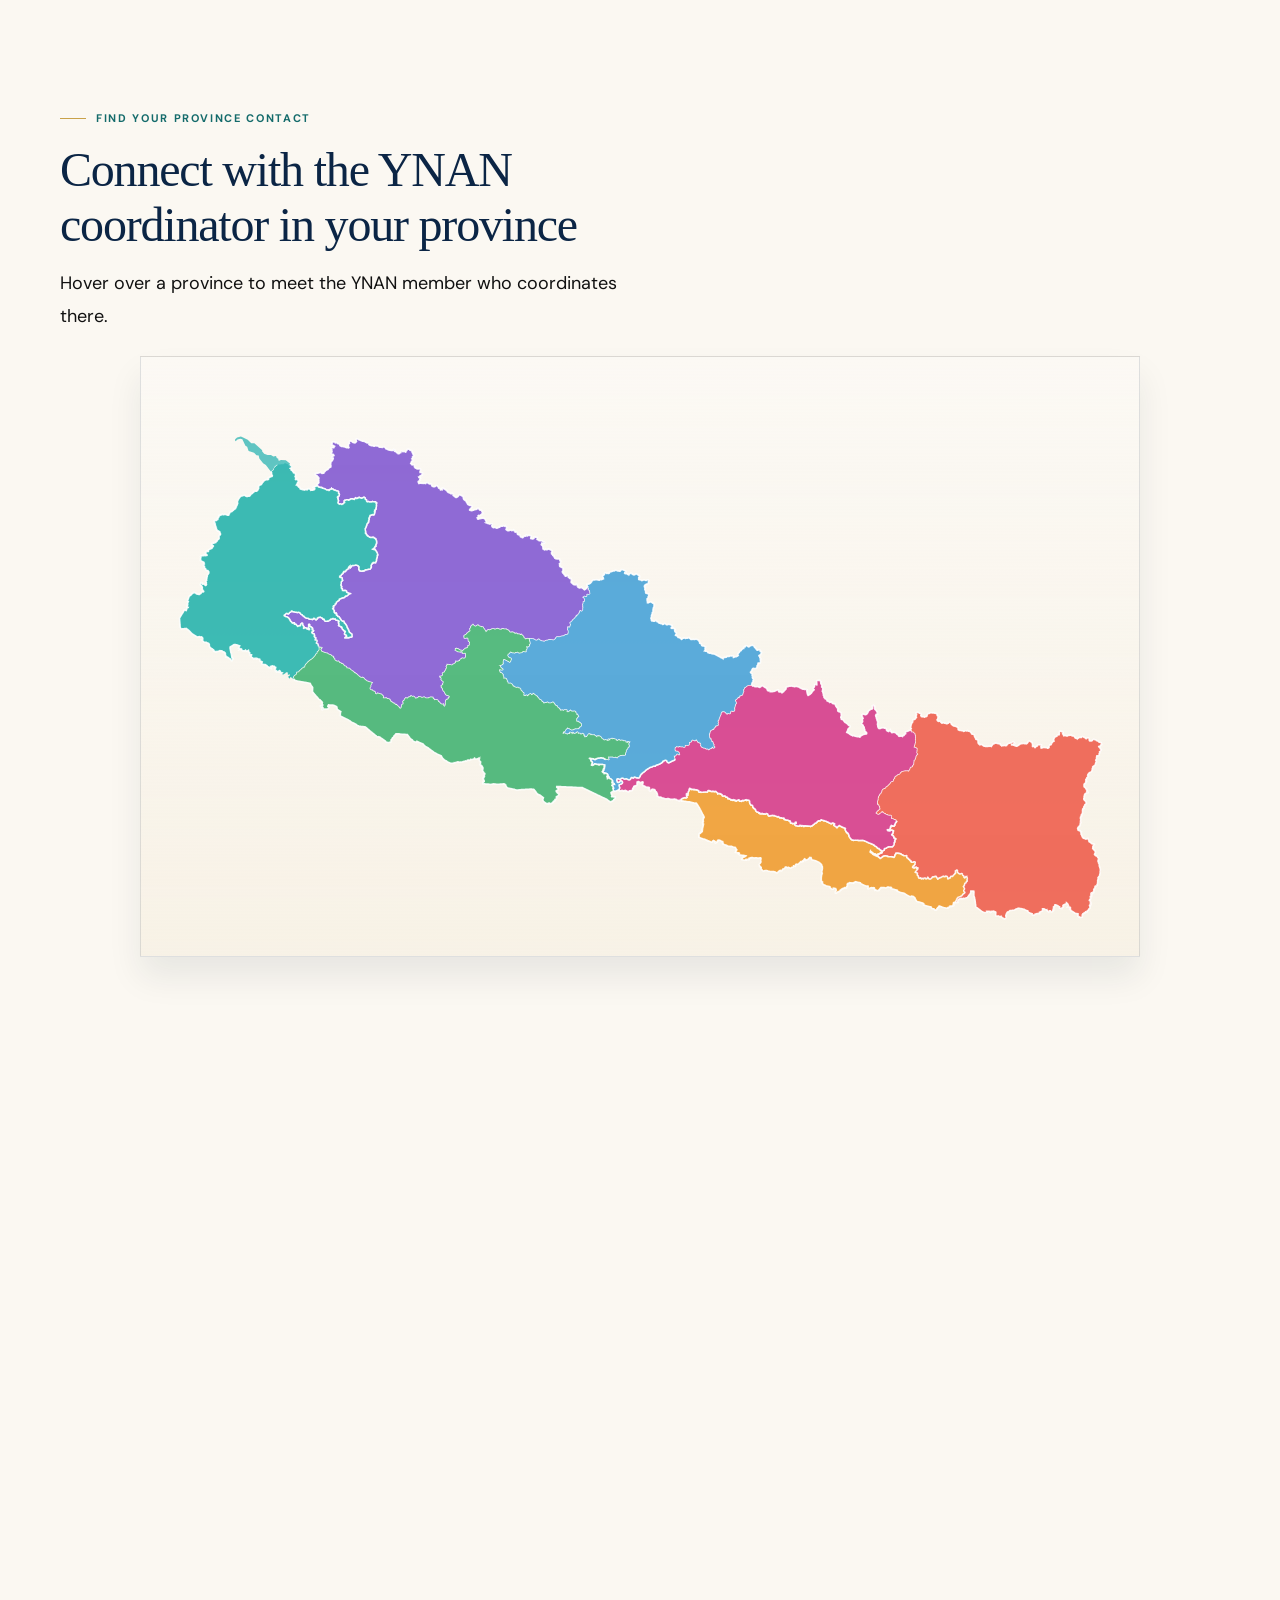
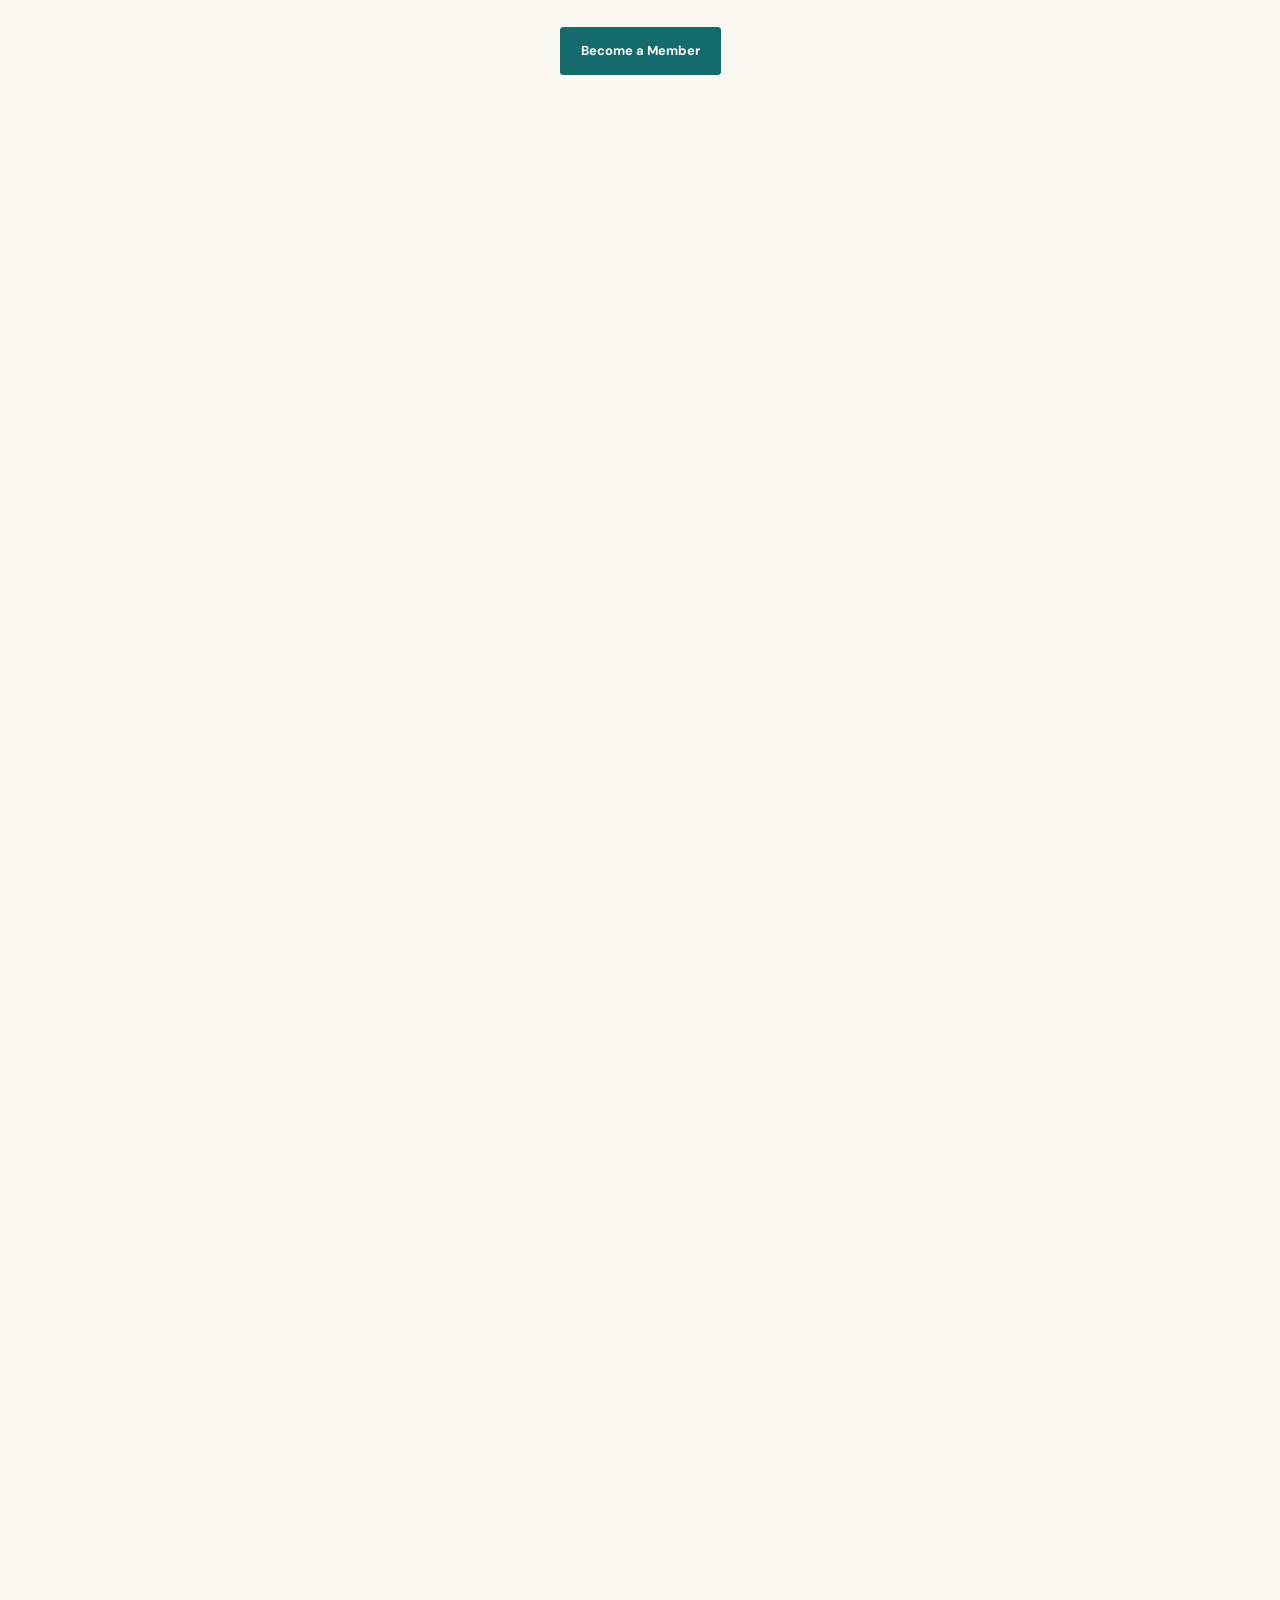
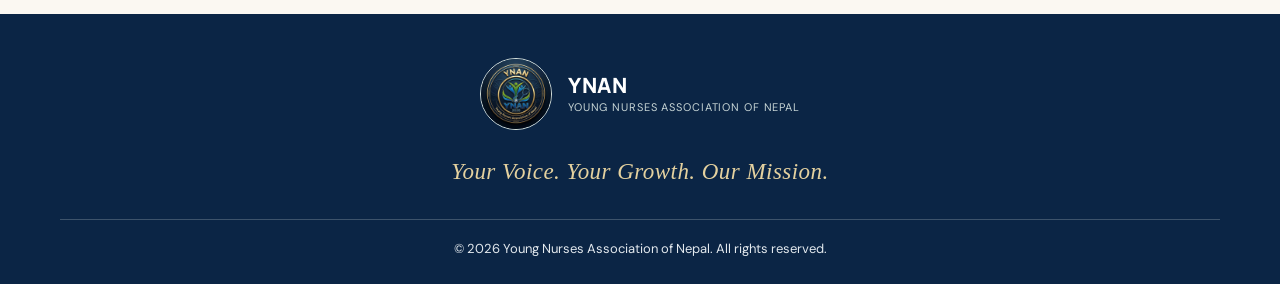
==== commit c9eebdc6: "mapup" ====
--- a/index.html
+++ b/index.html
@@ -163,7 +163,7 @@
         <div class="section-heading province-contact-heading" data-reveal>
           <span class="eyebrow" data-i18n="province_contact_eyebrow">Find your province contact</span>
           <h2 data-i18n="province_contact_title">Connect with the YNAN coordinator in your province</h2>
-          <p data-i18n="province_contact_intro">Hover over a province to meet the YNAN member who coordinates there. The map includes Kalapani, Lipulekh, and Limpiyadhura in Sudurpashchim.</p>
+          <p data-i18n="province_contact_intro">Hover over a province to meet the YNAN member who coordinates there.</p>
         </div>
         <div class="province-map-shell" data-reveal>
           <svg class="province-map-svg" id="province-map" viewBox="0 0 700 820" preserveAspectRatio="xMidYMid meet" role="group" aria-label="Map of Nepal showing the seven provinces" aria-describedby="province-map-desc">
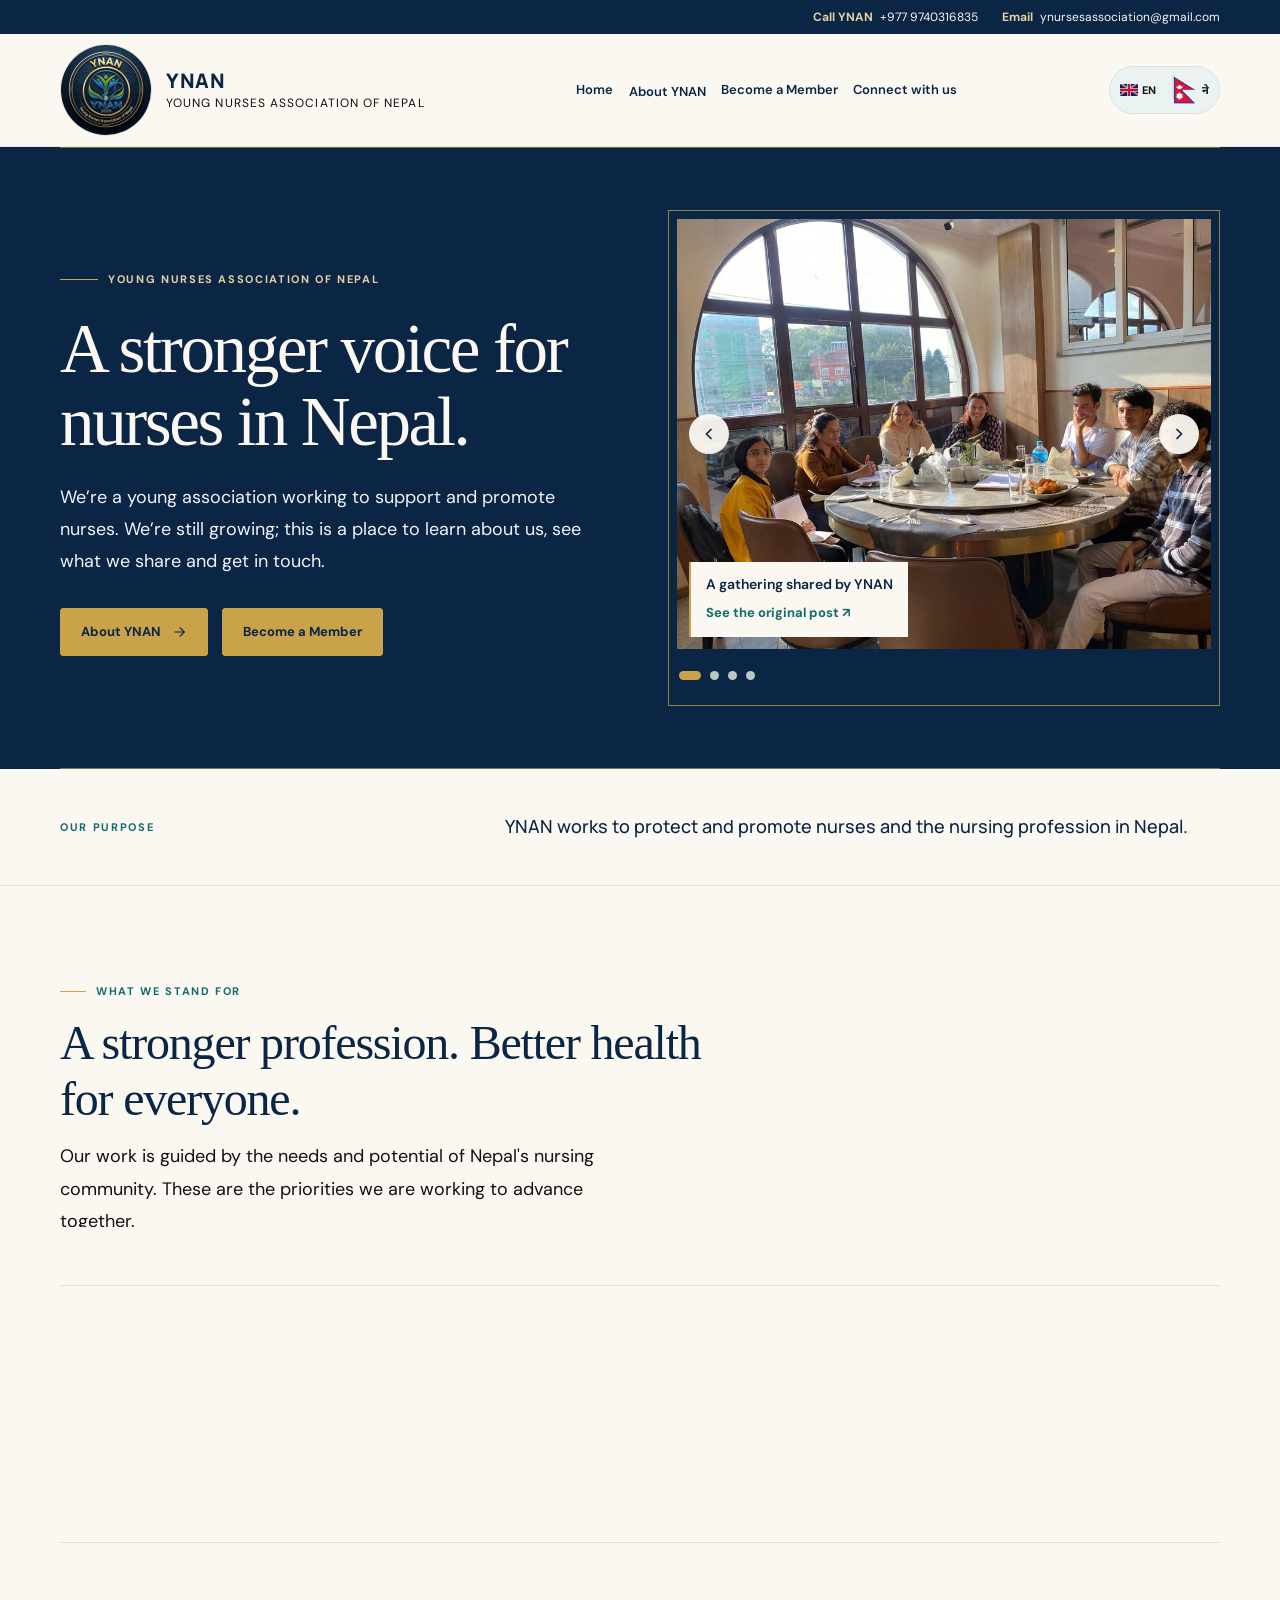
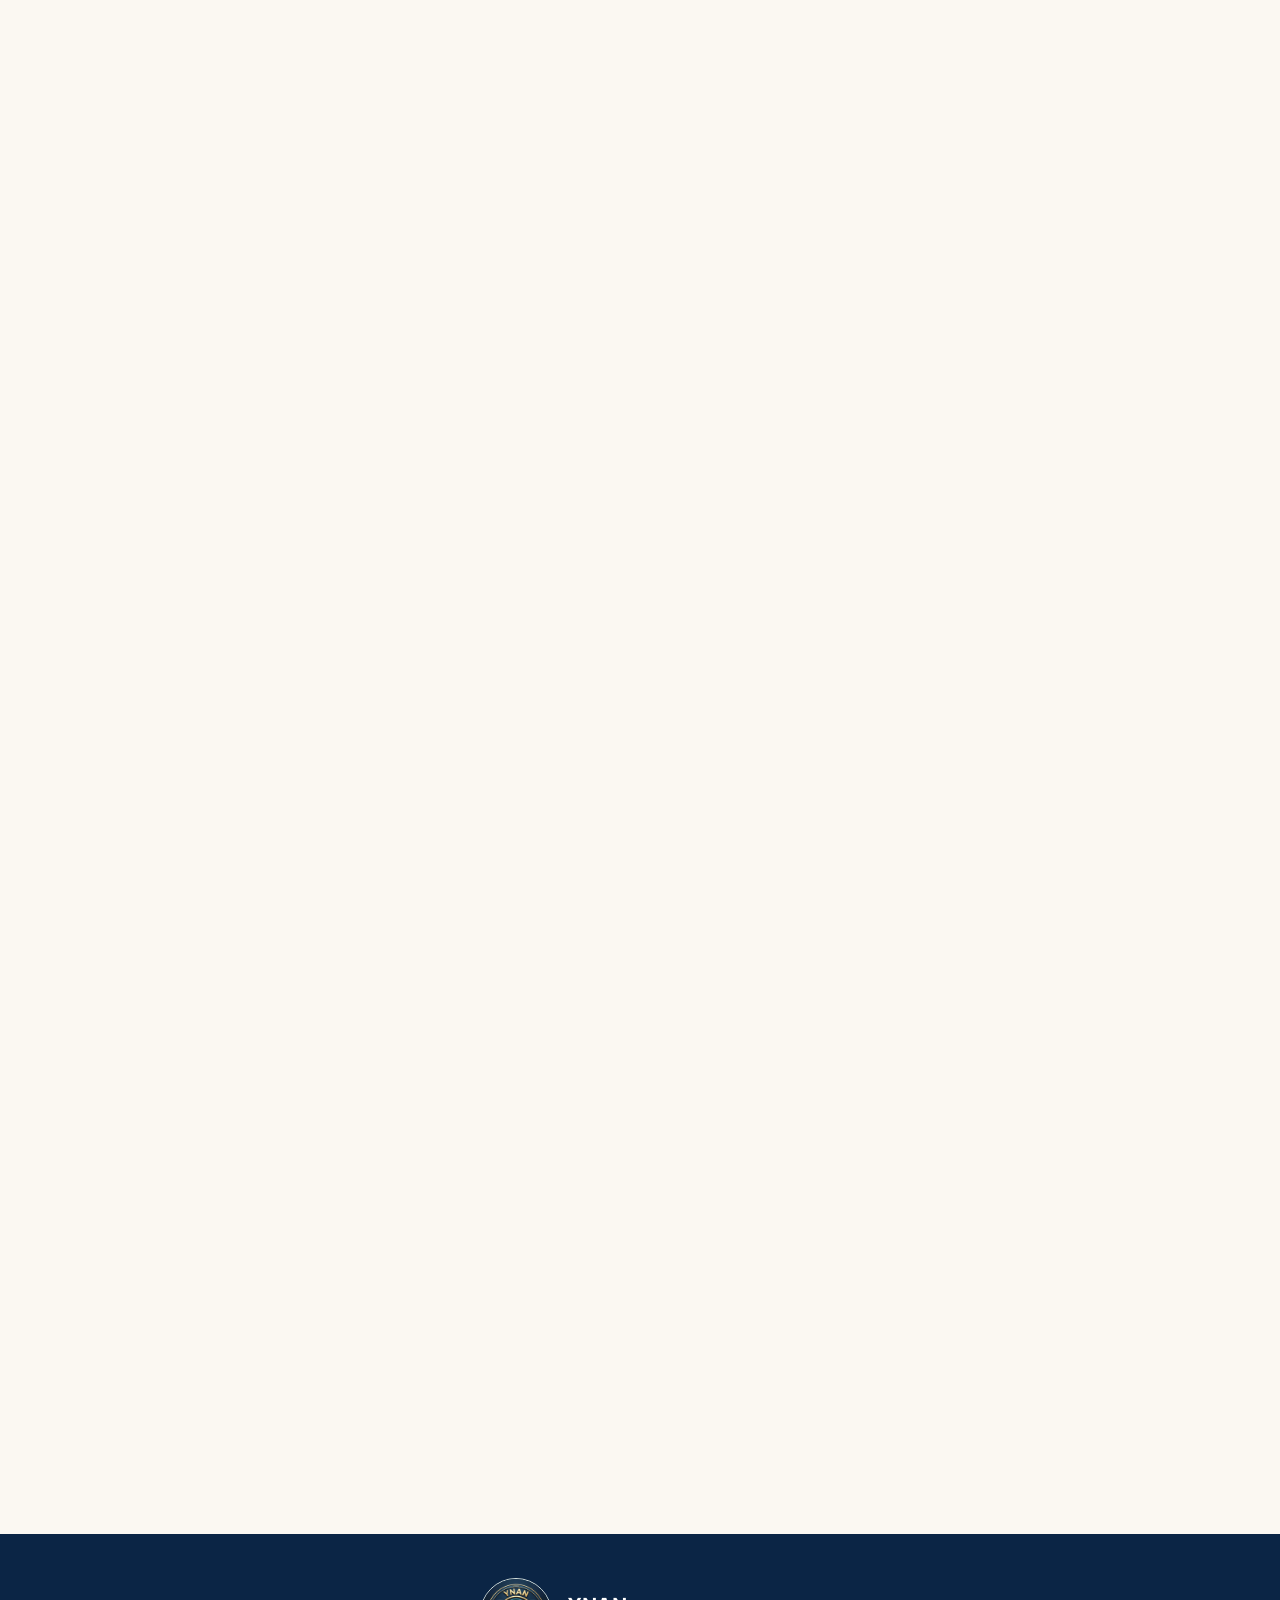
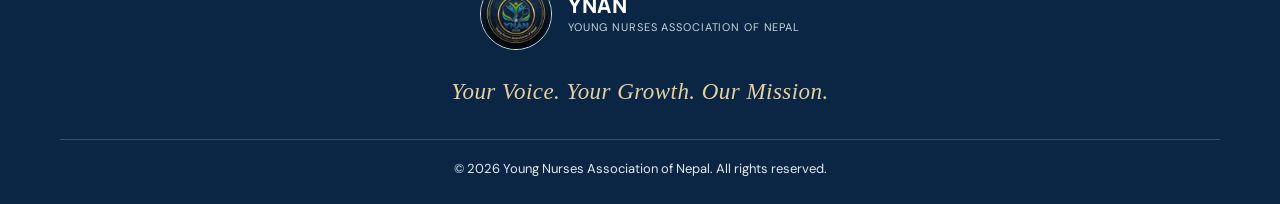
==== commit 285e9939: "tune" ====
--- a/index.html
+++ b/index.html
@@ -198,9 +198,6 @@
             <p data-i18n="path3_text">Work with YNAN on ideas and collaborations that support nurses and community wellbeing.</p>
           </article>
         </div>
-        <div class="pathway-membership-cta">
-          <a class="button button-primary" href="join.html" data-i18n="join_pathway">Become a Member</a>
-        </div>
       </div>
     </section>
 
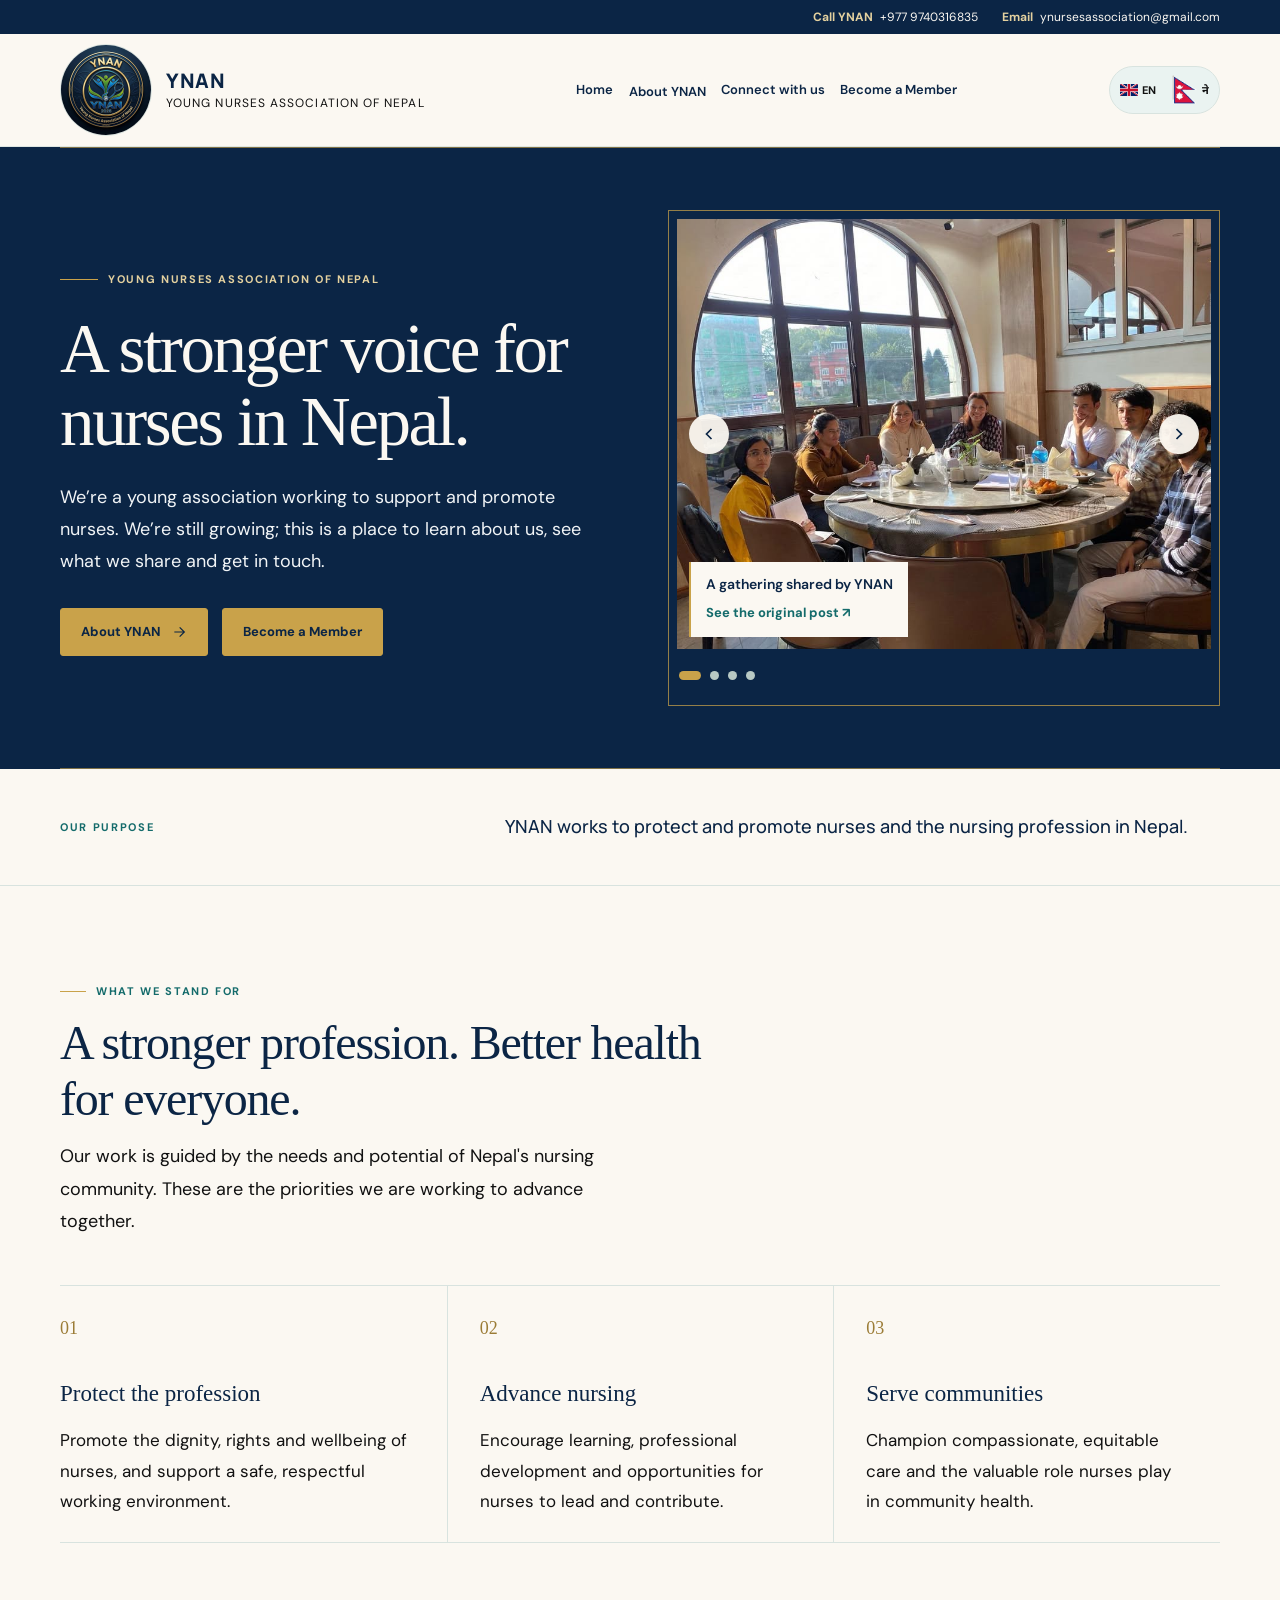
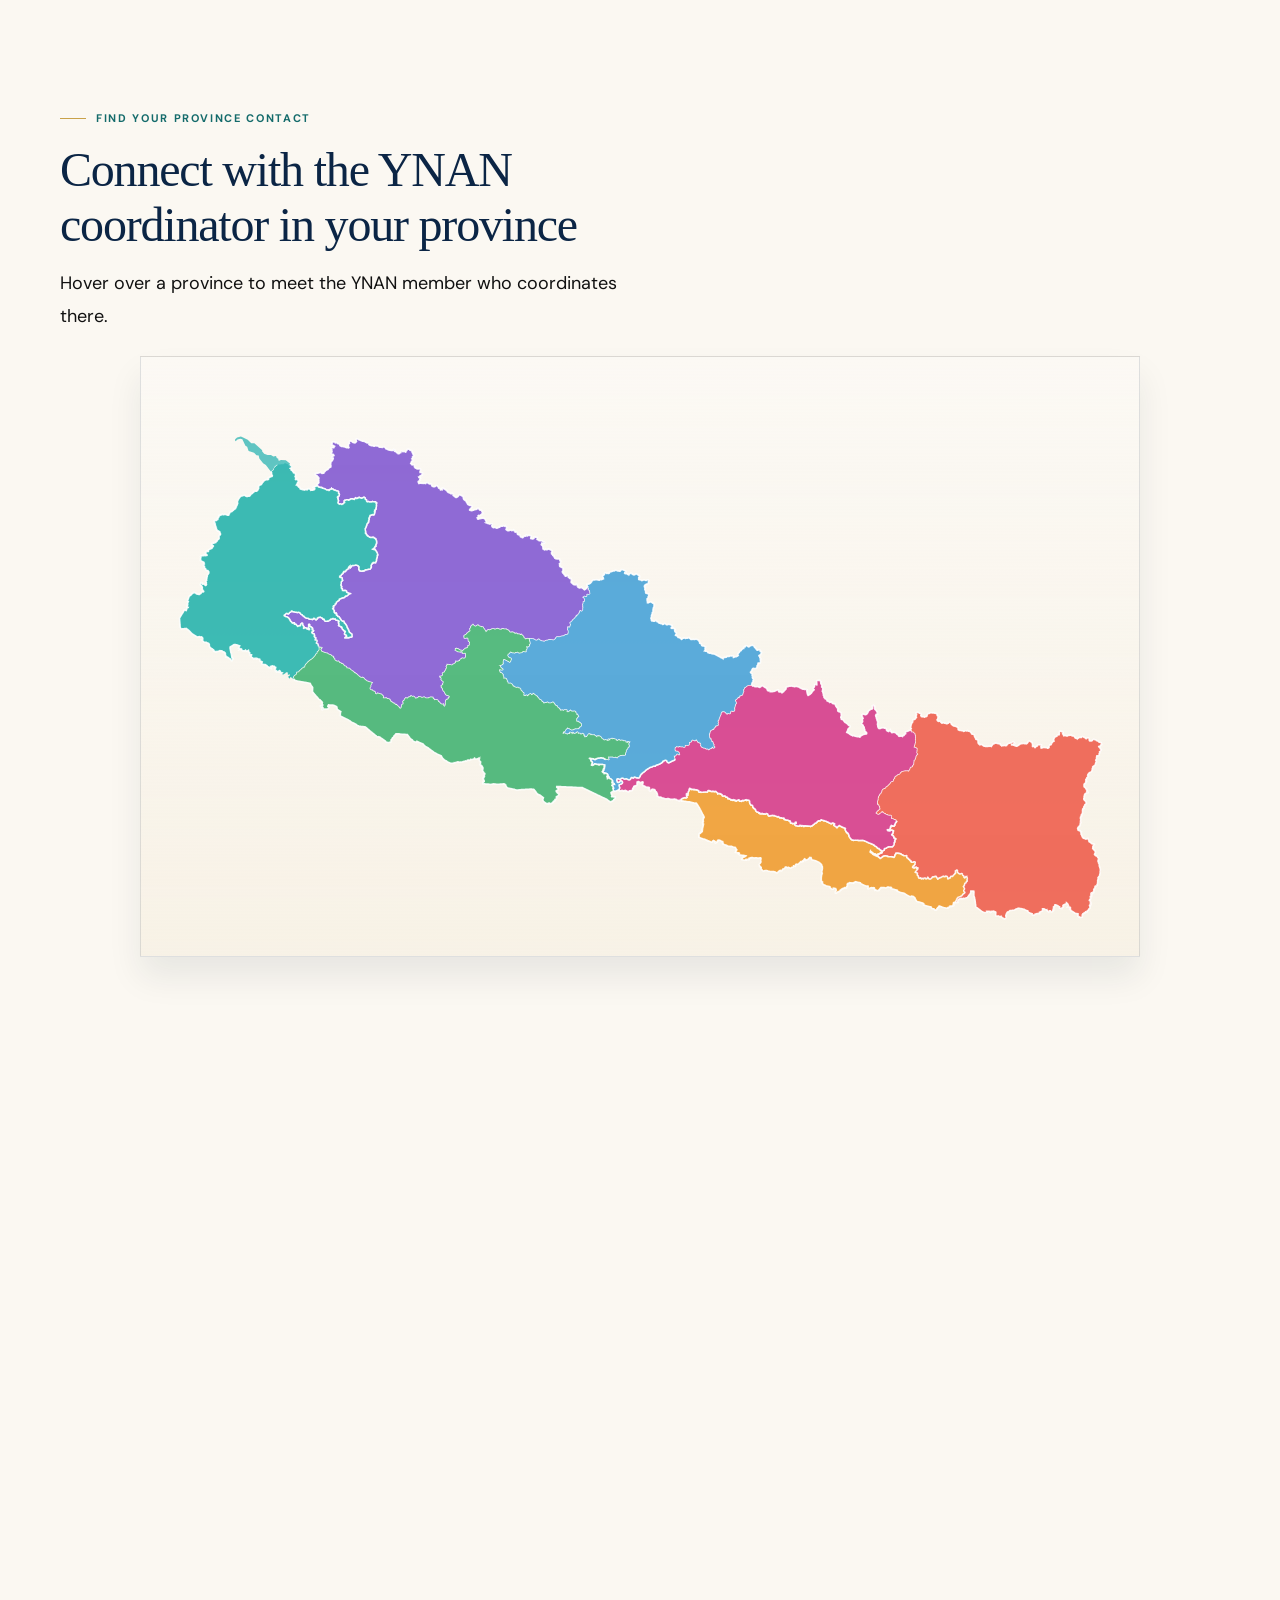
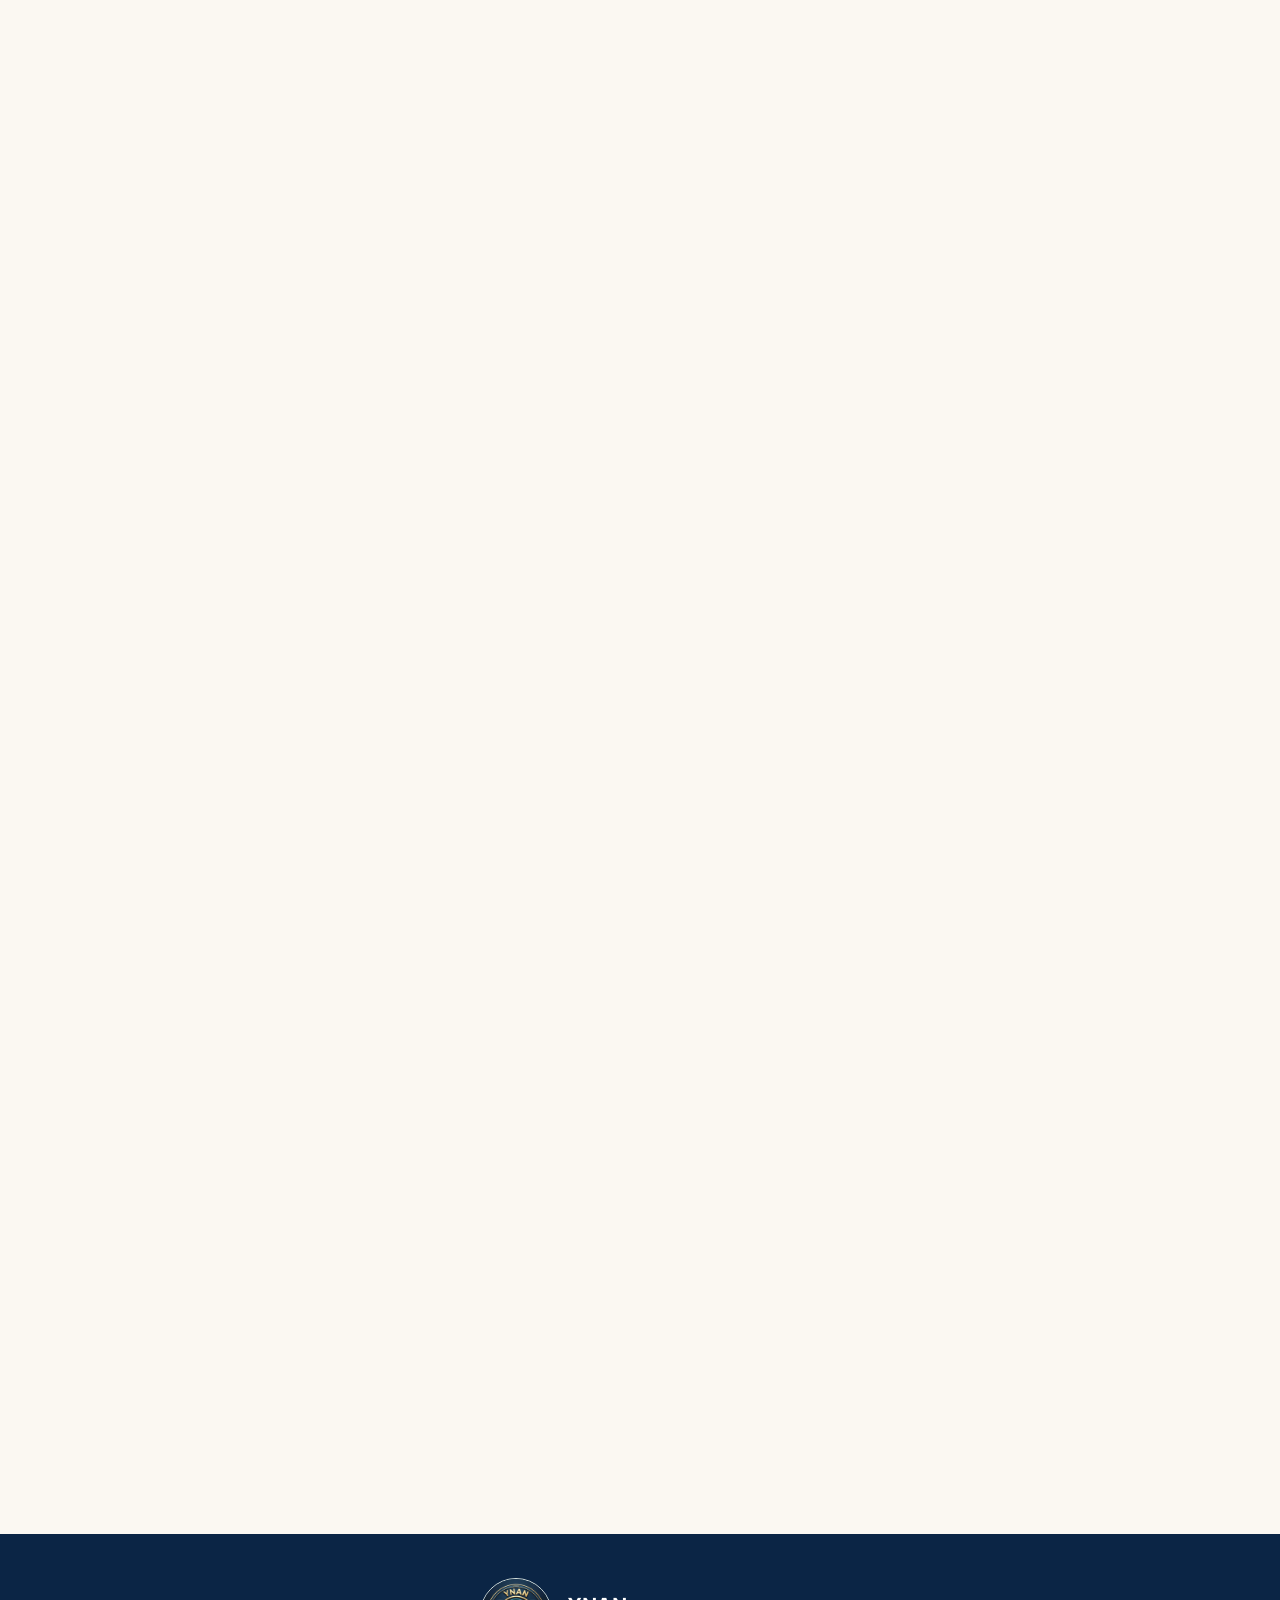
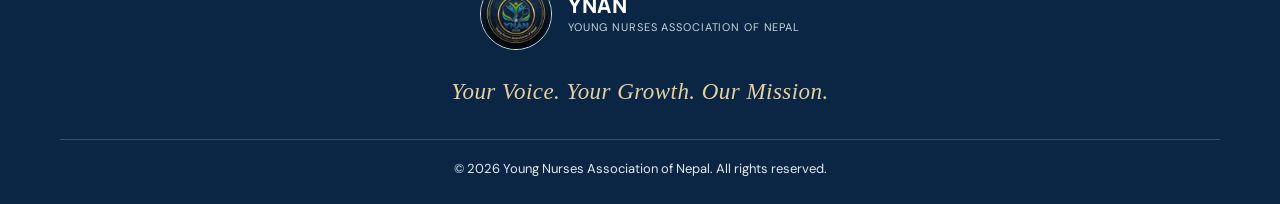
==== commit a2ff04ef: "swap" ====
--- a/index.html
+++ b/index.html
@@ -46,8 +46,8 @@
             <a href="about.html#why-join" data-i18n="about_page_join_label">Why join YNAN?</a>
           </div>
         </div>
+        <a href="#contact" data-i18n="nav_contact">Connect with us</a>
         <a class="nav-member-link" href="join.html" data-i18n="join_nav">Become a Member</a>
-        <a href="#contact" data-i18n="nav_contact">Connect with us</a>
       </nav>
       <div class="header-actions">
         <button class="language-button" id="language-toggle" type="button" aria-label="Switch to Nepali">
--- a/assets/css/site.css
+++ b/assets/css/site.css
@@ -723,6 +723,17 @@
   stroke-width: 4;
 }
 
+@media (pointer: coarse) {
+  .province-hover-chip {
+    position: static;
+    width: 100%;
+    max-width: none;
+    margin-top: 12px;
+    box-sizing: border-box;
+    transform: none !important;
+  }
+}
+
 @keyframes province-draw {
   from { stroke-dashoffset: 1400; }
   to { stroke-dashoffset: 0; }
